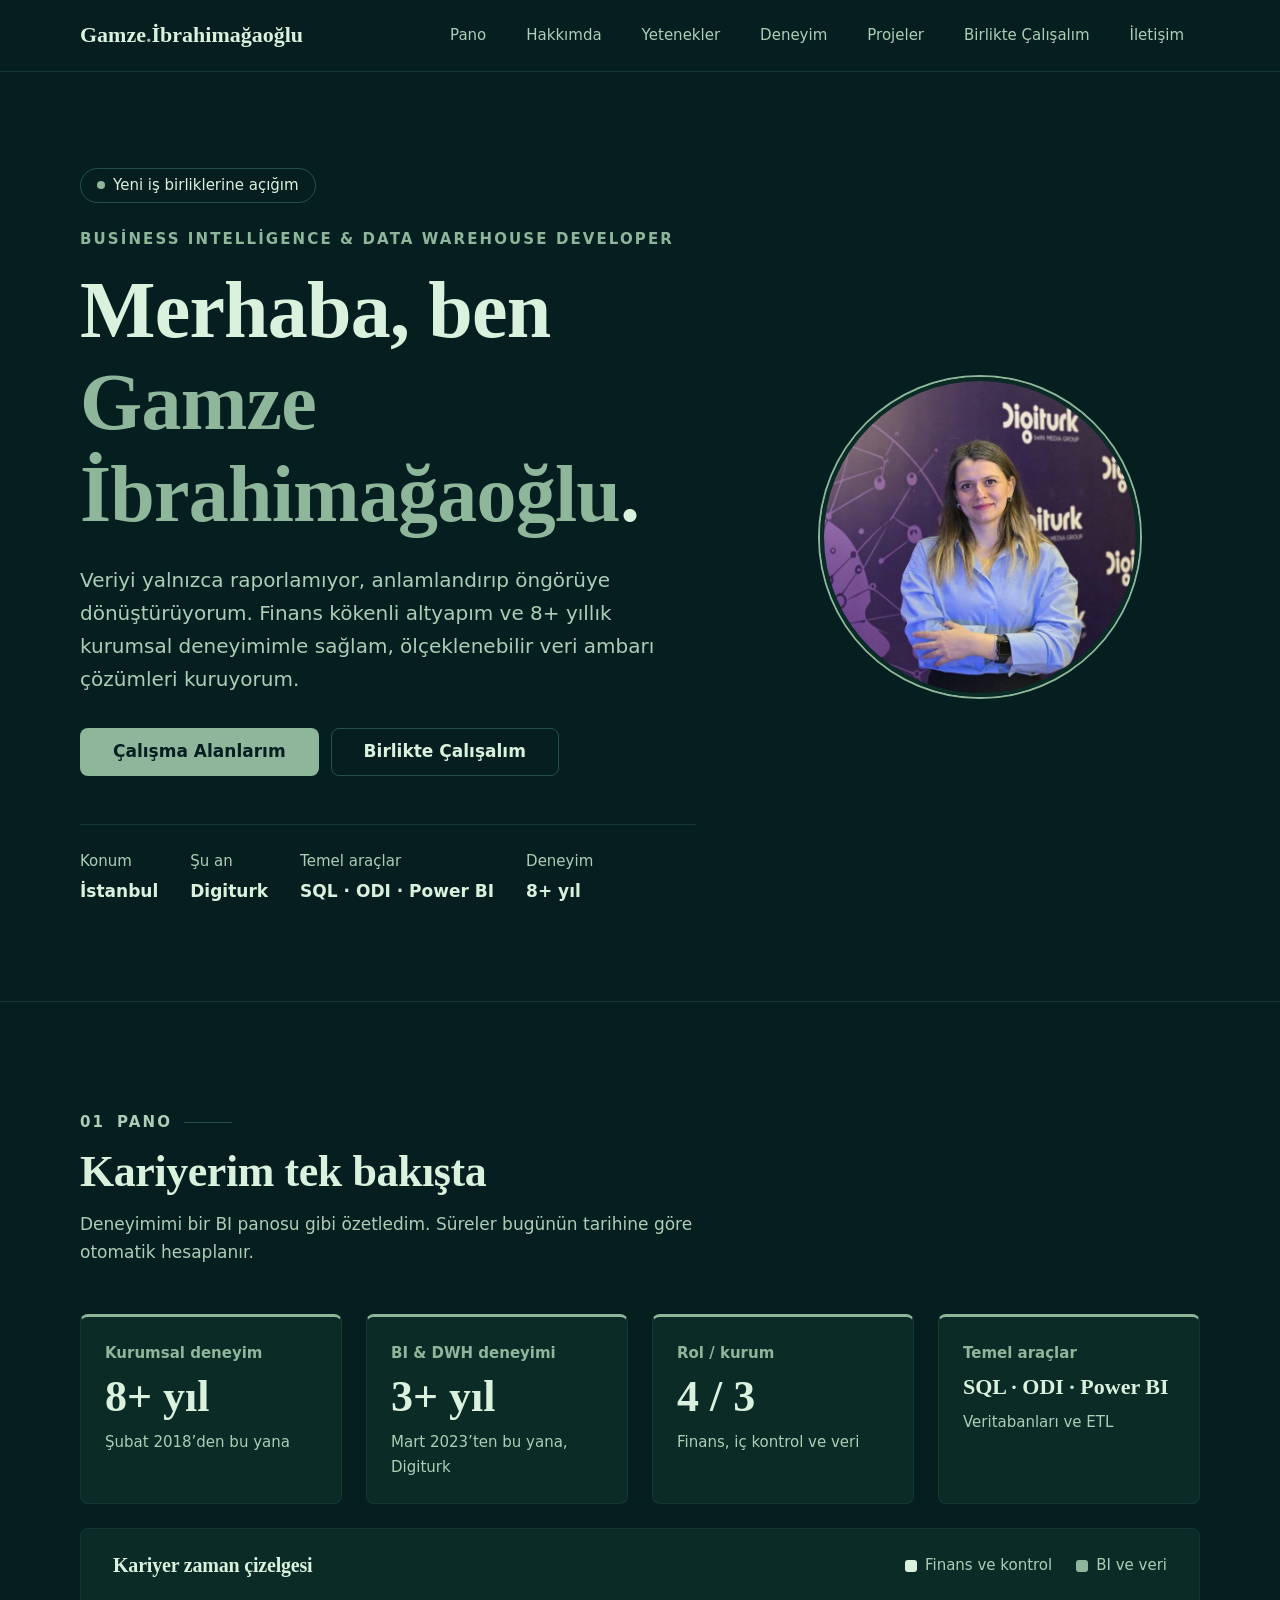
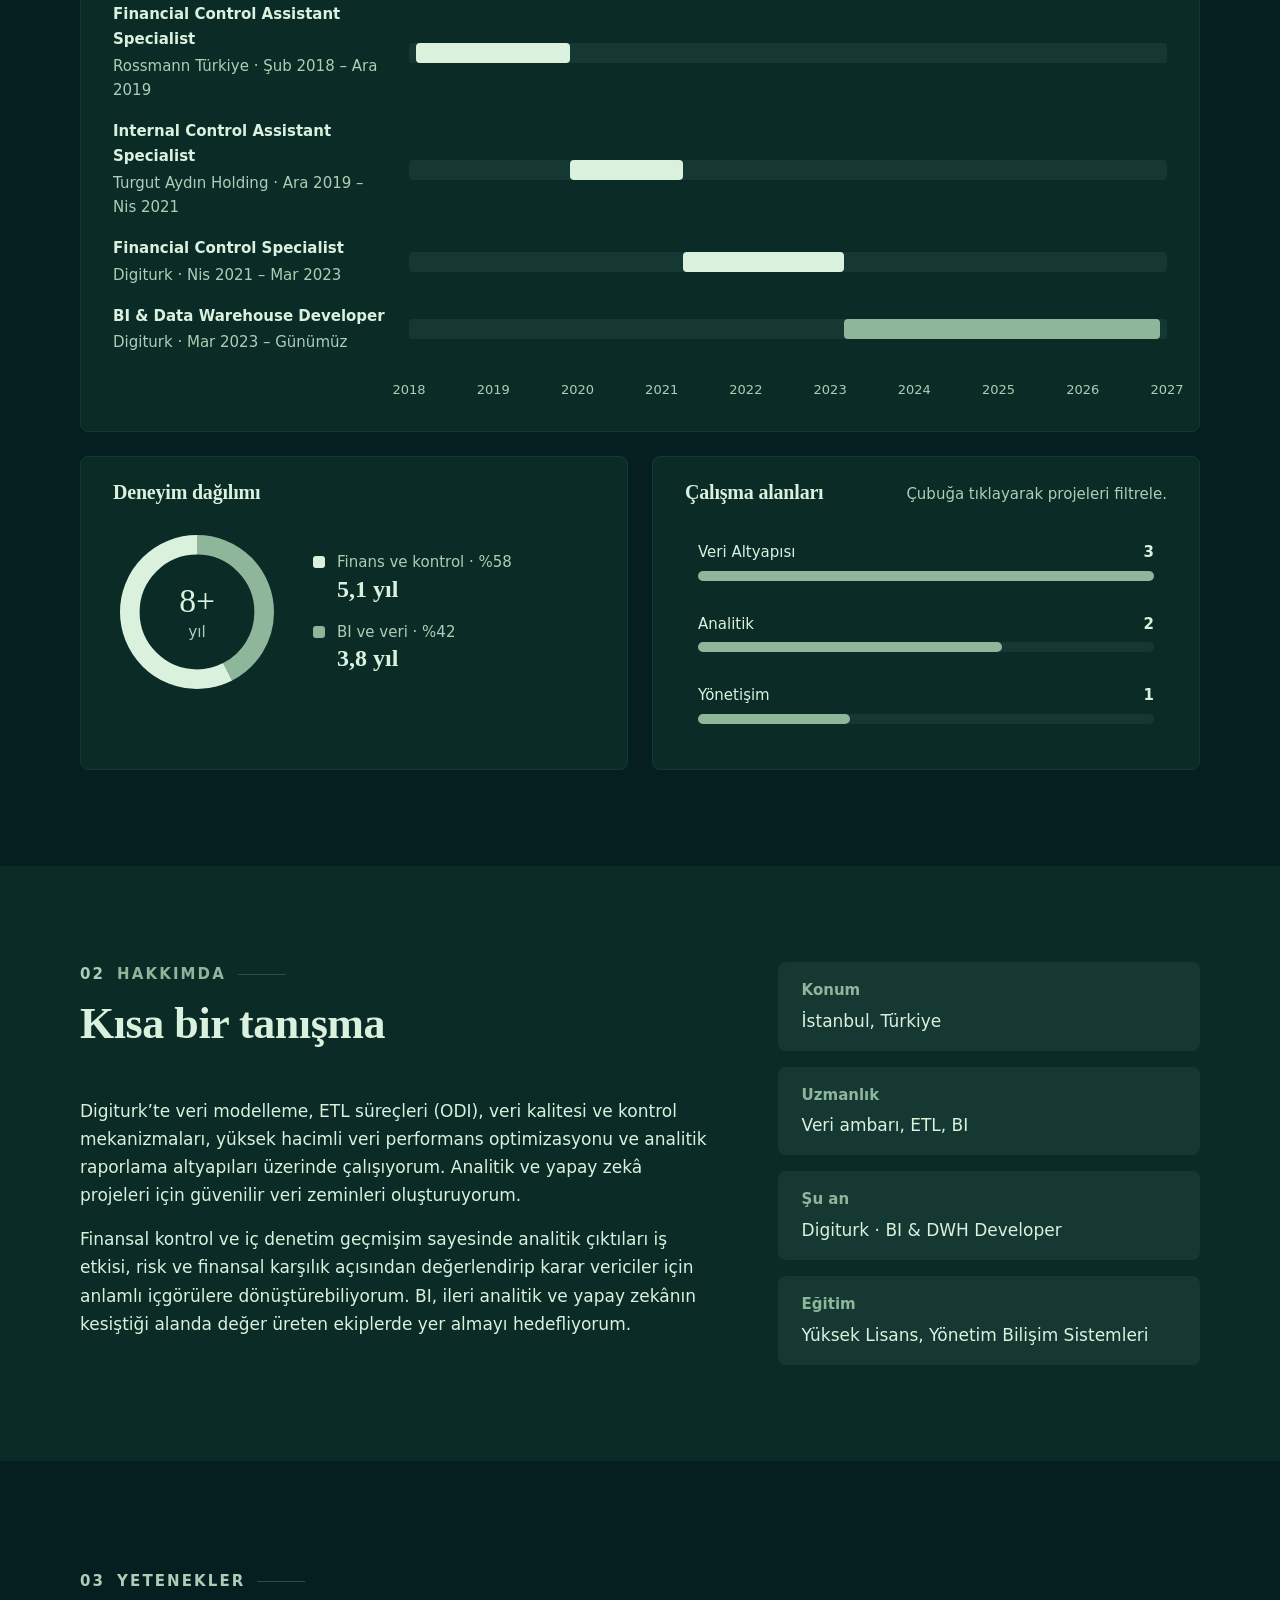
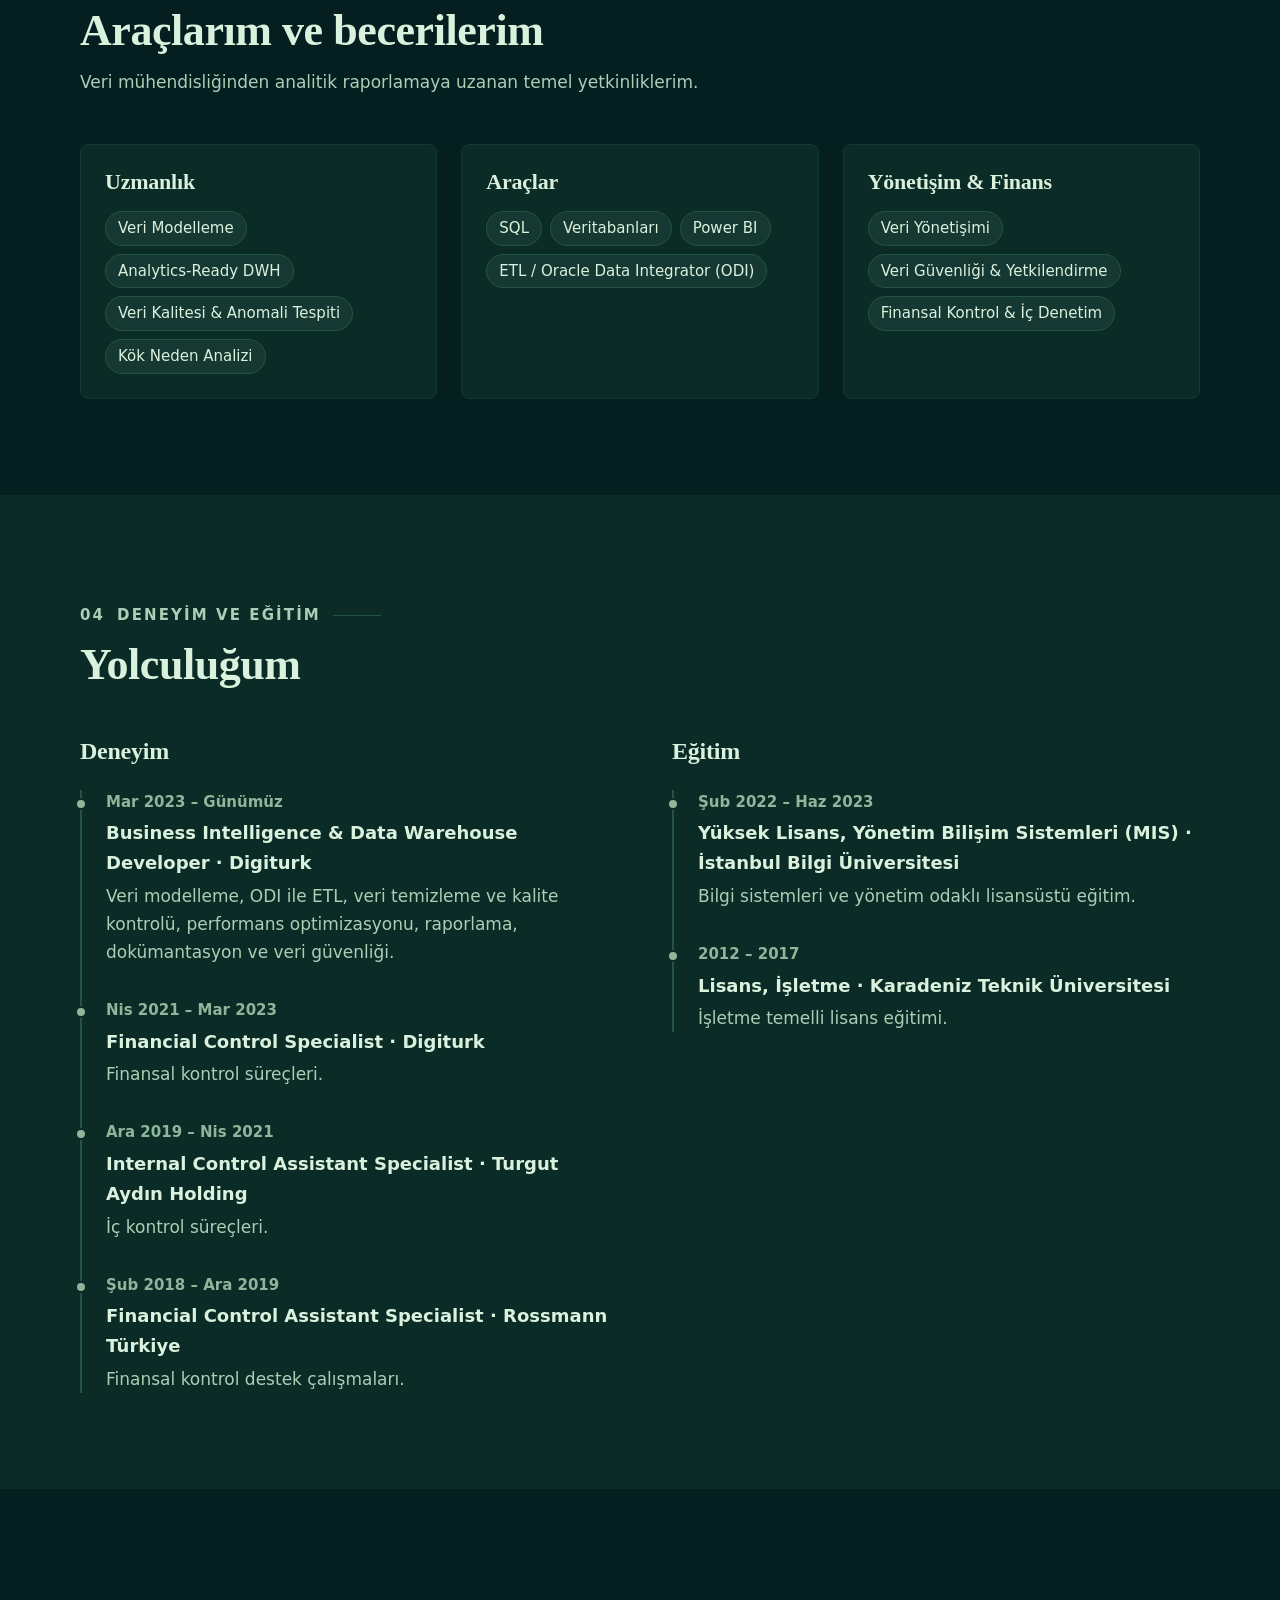
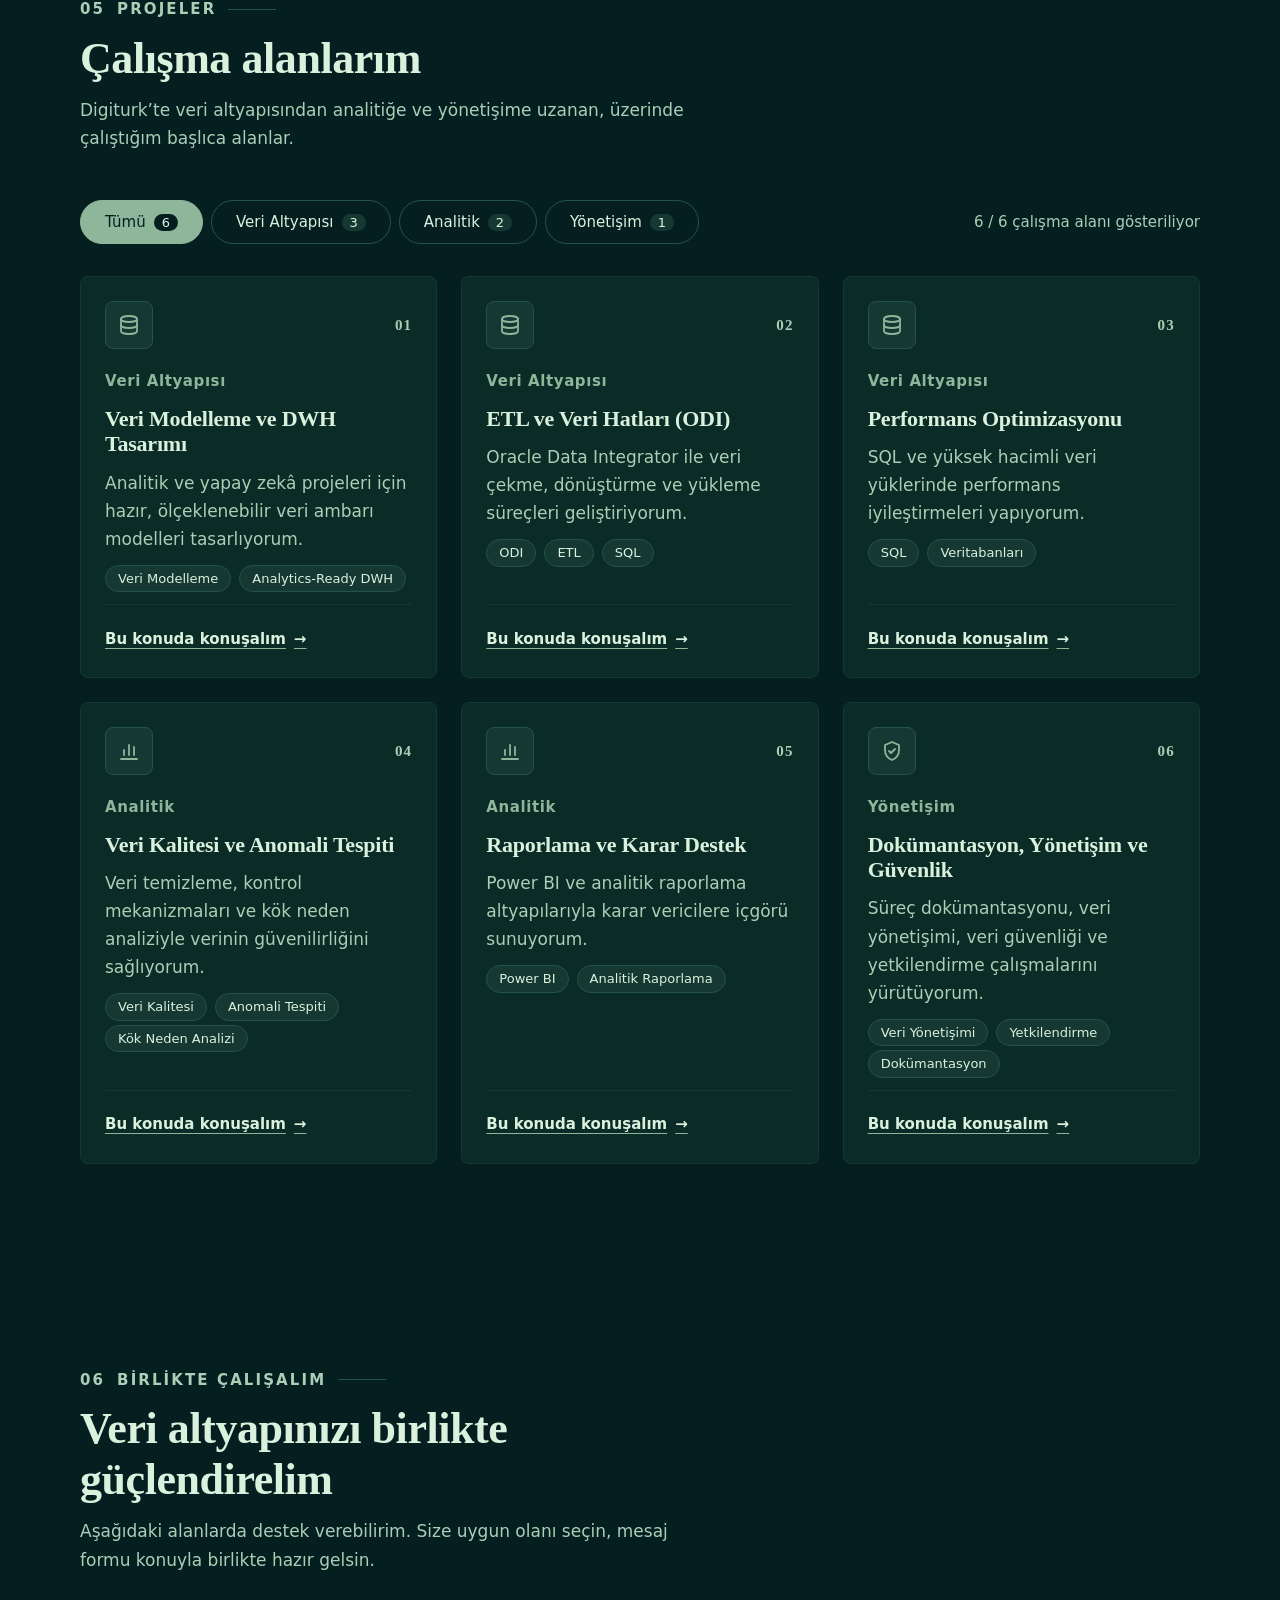
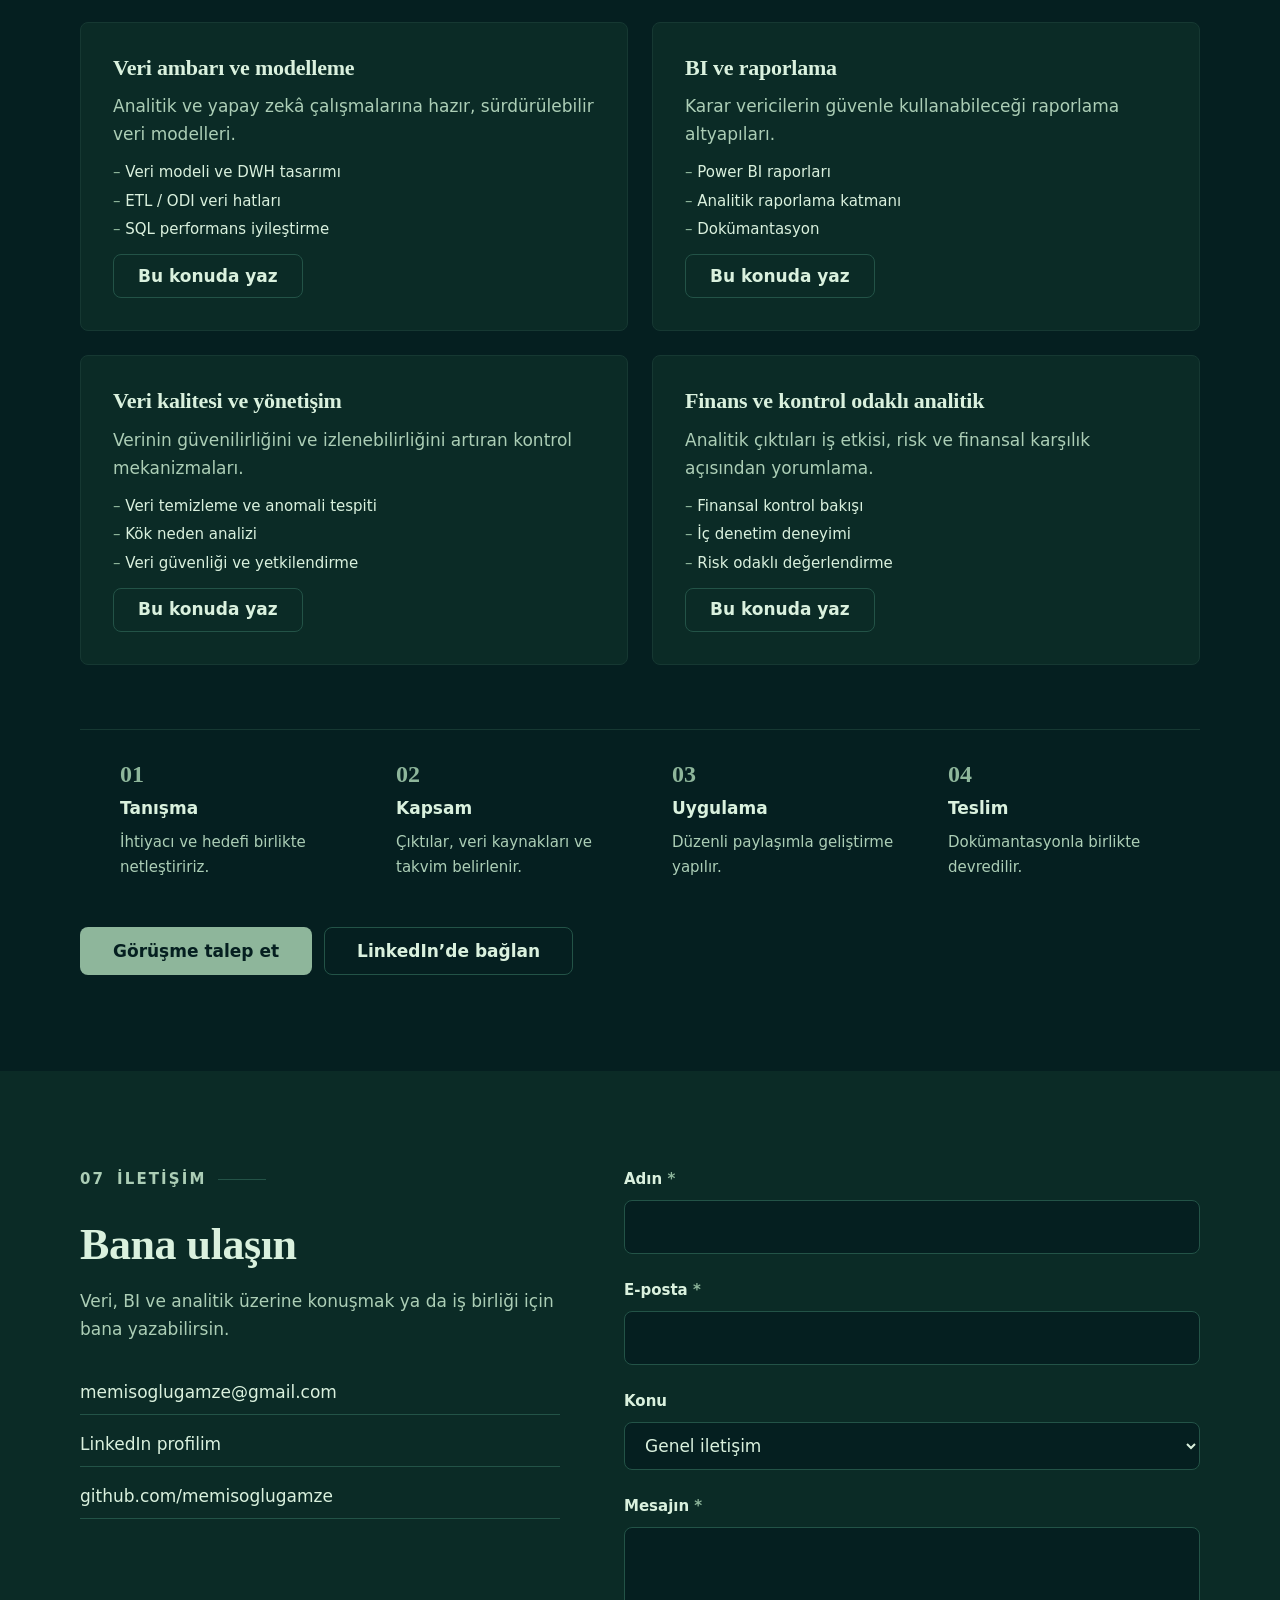
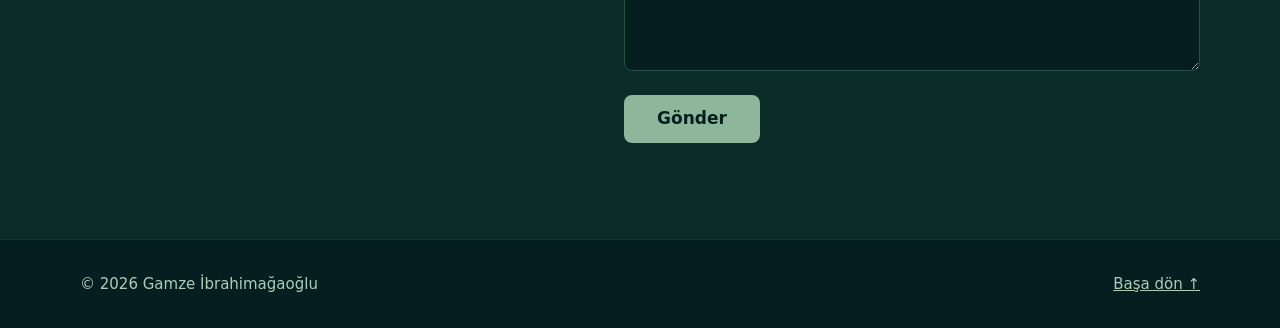
==== index.html @ 72e15b5e "Use round cropped profile photo in hero Co-authored-by: Copilot <223556219+Copilot@users.noreply.git" ====
<!DOCTYPE html>
<html lang="tr">
<head>
<meta charset="utf-8">
<meta name="viewport" content="width=device-width, initial-scale=1">
<meta name="theme-color" content="#051F20">
<link rel="stylesheet" href="colors.css">
<title>Gamze İbrahimağaoğlu — BI &amp; Data Warehouse Developer</title>
<meta name="description" content="Gamze İbrahimağaoğlu: Business Intelligence ve Data Warehouse Developer. Veri modelleme, ETL, veri kalitesi ve analitik raporlama.">
<meta property="og:type" content="website">
<meta property="og:locale" content="tr_TR">
<meta property="og:site_name" content="Gamze İbrahimağaoğlu">
<meta property="og:title" content="Gamze İbrahimağaoğlu — BI &amp; Data Warehouse Developer">
<meta property="og:description" content="Business Intelligence ve Data Warehouse Developer. Veri modelleme, ETL, veri kalitesi ve analitik raporlama.">
<meta name="twitter:card" content="summary">
<link rel="icon" href="data:image/svg+xml,%3Csvg xmlns='http://www.w3.org/2000/svg' viewBox='0 0 64 64'%3E%3Crect width='64' height='64' rx='14' fill='%23051F20'/%3E%3Ctext x='50%25' y='50%25' dy='.35em' text-anchor='middle' font-family='Georgia,serif' font-size='40' font-weight='700' fill='%238EB69B'%3EG%3C/text%3E%3C/svg%3E">
<style>
/* OD-LAYOUT-PRIMITIVES v1 */
@layer od-layout {
  [hidden]:not([hidden="until-found" i]) { display: none !important; }
  dialog:not([open]) { display: none !important; }
  .od-stack { display: flex; flex-direction: column; gap: var(--od-gap, 8px); }
  .od-row { display: flex; align-items: center; gap: var(--od-gap, 8px); }
  .od-cluster { display: flex; flex-wrap: wrap; align-items: center; gap: var(--od-gap, 8px); }
  .od-grid { display: grid; gap: var(--od-gap, 12px); grid-template-columns: repeat(var(--od-cols, 3), minmax(0, 1fr)); }
  .od-icon { display: inline-block; inline-size: var(--od-icon-size, 1em); block-size: var(--od-icon-size, 1em); flex: none; }
  .od-nowrap { white-space: nowrap; }
  .od-clamp-3 { display: -webkit-box; -webkit-box-orient: vertical; overflow: hidden; overflow-wrap: anywhere; -webkit-line-clamp: 3; }
}
:root [hidden]:where(:not([hidden="until-found" i])) { display: none; }
/* /OD-LAYOUT-PRIMITIVES v1 */

:root {
  --font-display: "Iowan Old Style", "Palatino Linotype", Palatino, Georgia, "Times New Roman", serif;
  --font-body: system-ui, -apple-system, "Segoe UI", "Helvetica Neue", sans-serif;
  --fs-body: 1.0625rem;
  --fs-small: 0.9375rem;
  --fs-h2: clamp(1.75rem, 1.2rem + 2vw, 2.75rem);
  --fs-h1: clamp(2.5rem, 1.5rem + 5vw, 5rem);
  --sp-1: 4px; --sp-2: 8px; --sp-3: 12px; --sp-4: 16px; --sp-5: 24px; --sp-6: 32px; --sp-7: 48px; --sp-8: 64px; --sp-9: 96px;
  --radius: 8px;
  --dur-fast: 200ms;
  --dur-mid: 300ms;
  --header-h: 72px;
}

*, *::before, *::after { box-sizing: border-box; }
html { scroll-behavior: smooth; scroll-padding-top: calc(var(--header-h) + var(--sp-4)); }
body { margin: 0; background: var(--c-950); color: var(--c-100); font: 400 var(--fs-body)/1.65 var(--font-body); -webkit-font-smoothing: antialiased; }
img, svg { max-width: 100%; }
a { color: inherit; }
h1, h2, h3 { font-family: var(--font-display); font-weight: 600; line-height: 1.15; margin: 0; letter-spacing: -0.01em; }
p { margin: 0; }
ul { margin: 0; padding: 0; list-style: none; }

:focus-visible { outline: 3px solid var(--c-400); outline-offset: 3px; border-radius: 4px; }
.skip { position: absolute; left: var(--sp-4); top: -80px; background: var(--c-100); color: var(--c-950); padding: var(--sp-3) var(--sp-4); border-radius: var(--radius); z-index: 100; text-decoration: none; font-weight: 600; }
.skip:focus { top: var(--sp-4); }

.wrap { width: min(1120px, 100% - 2 * var(--sp-5)); margin-inline: auto; }
section { padding-block: var(--sp-9); }
.eyebrow { color: var(--c-400); font-size: var(--fs-small); font-weight: 600; letter-spacing: 0.14em; text-transform: uppercase; margin-bottom: var(--sp-3); }
.sec-head { margin-bottom: var(--sp-7); max-width: 40rem; }
.sec-head h2 { font-size: var(--fs-h2); }
.sec-head p { color: var(--text-muted); margin-top: var(--sp-3); }

/* header */
header.site { position: fixed; inset: 0 0 auto 0; height: var(--header-h); z-index: 50; background: var(--c-950); border-bottom: 1px solid var(--c-800); }
header.site .wrap { height: 100%; display: flex; align-items: center; justify-content: space-between; gap: var(--sp-4); }
.logo { font-family: var(--font-display); font-size: 1.375rem; font-weight: 600; text-decoration: none; display: inline-flex; align-items: center; min-height: 44px; }
.logo b { color: var(--c-400); font-weight: 600; }
nav.main ul { display: flex; gap: var(--sp-2); }
nav.main a { display: inline-flex; align-items: center; min-height: 44px; padding-inline: var(--sp-4); border-radius: var(--radius); text-decoration: none; color: var(--text-muted); font-size: var(--fs-small); font-weight: 500; transition: background var(--dur-fast) ease-out, color var(--dur-fast) ease-out; }
nav.main a:hover { background: var(--c-800); color: var(--c-100); }
nav.main a[aria-current="true"] { background: var(--c-800); color: var(--c-100); box-shadow: inset 0 -2px 0 var(--c-400); }
.menu-btn { display: none; min-width: 44px; min-height: 44px; background: transparent; color: var(--c-100); border: 1px solid var(--c-700); border-radius: var(--radius); cursor: pointer; align-items: center; justify-content: center; }

/* buttons */
.btn { display: inline-flex; align-items: center; justify-content: center; gap: var(--sp-2); min-height: 48px; padding-inline: var(--sp-6); border-radius: var(--radius); font: 600 var(--fs-body)/1 var(--font-body); text-decoration: none; cursor: pointer; border: 1px solid transparent; transition: background var(--dur-fast) ease-out, transform var(--dur-fast) ease-out, border-color var(--dur-fast) ease-out; }
.btn-primary { background: var(--c-400); color: var(--c-950); }
.btn-primary:hover { background: var(--c-100); }
.btn-ghost { background: transparent; color: var(--c-100); border-color: var(--c-700); }
.btn-ghost:hover { border-color: var(--c-400); background: var(--c-800); }
.btn:active { transform: translateY(1px); }
.btn[disabled] { opacity: 0.6; cursor: progress; }

/* hero */
.hero { padding-top: calc(var(--header-h) + var(--sp-9)); background: var(--c-950); }
.hero-grid { display: grid; grid-template-columns: minmax(0, 1.4fr) minmax(0, 1fr); gap: var(--sp-8); align-items: center; }
.hero h1 { font-size: var(--fs-h1); margin-bottom: var(--sp-5); }
.hero h1 span { color: var(--c-400); }
.hero .lead { color: var(--text-muted); font-size: 1.25rem; max-width: 36rem; margin-bottom: var(--sp-6); }
.hero .actions { display: flex; flex-wrap: wrap; gap: var(--sp-3); }
.portrait { aspect-ratio: 4 / 5; width: 100%; max-width: 380px; margin-inline: auto; background: var(--c-900); border: 1px solid var(--c-700); border-radius: var(--radius); display: grid; place-items: center; text-align: center; padding: var(--sp-5); color: var(--c-400); }
.portrait svg { width: 96px; height: 96px; display: block; margin: 0 auto var(--sp-3); }
.portrait-img { display: block; width: min(320px, 72vw); height: auto; aspect-ratio: 1; object-fit: cover; margin-inline: auto; border-radius: 50%; border: 4px solid var(--c-900); box-shadow: 0 0 0 2px var(--c-400); }
.portrait small { display: block; color: var(--text-muted); font-size: var(--fs-small); }

/* dashboard */
.dashboard { border-top: 1px solid var(--c-800); }
.kpis { display: grid; grid-template-columns: repeat(4, minmax(0, 1fr)); gap: var(--sp-5); margin-bottom: var(--sp-5); }
.kpi { background: var(--c-900); border: 1px solid var(--c-800); border-radius: var(--radius); padding: var(--sp-5); display: grid; gap: var(--sp-2); align-content: start; border-top: 3px solid var(--c-400); }
.kpi-label { color: var(--c-400); font-size: var(--fs-small); font-weight: 600; }
.kpi-value { font: 600 clamp(2rem, 1.6rem + 1.5vw, 2.75rem)/1.1 var(--font-display); font-variant-numeric: tabular-nums; }
.kpi-value.is-text { font-size: 1.375rem; line-height: 1.3; }
.kpi-note { color: var(--text-muted); font-size: var(--fs-small); }
.dash-grid { display: grid; grid-template-columns: repeat(2, minmax(0, 1fr)); gap: var(--sp-5); }
.panel { background: var(--c-900); border: 1px solid var(--c-800); border-radius: var(--radius); padding: var(--sp-5) var(--sp-6) var(--sp-6); display: grid; gap: var(--sp-5); align-content: start; }
.panel-wide { grid-column: 1 / -1; }
.panel-head { display: flex; flex-wrap: wrap; align-items: baseline; justify-content: space-between; gap: var(--sp-2) var(--sp-5); }
.panel-head h3 { font-size: 1.25rem; }
.panel-head p { color: var(--text-muted); font-size: var(--fs-small); }
.legend { display: flex; flex-wrap: wrap; gap: var(--sp-2) var(--sp-5); font-size: var(--fs-small); color: var(--text-muted); }
.legend li { display: inline-flex; align-items: center; gap: var(--sp-2); }
.dot { width: 12px; height: 12px; border-radius: 3px; flex: none; }
.is-fin { background: var(--c-100); }
.is-bi { background: var(--c-400); }
.gantt { display: grid; gap: var(--sp-4); list-style: none; margin: 0; padding: 0; }
.g-row, .g-axis { display: grid; grid-template-columns: minmax(0, 17rem) minmax(0, 1fr); gap: var(--sp-5); align-items: center; }
.g-label { display: grid; gap: 2px; }
.g-label b { font-weight: 600; font-size: var(--fs-small); }
.g-label span { color: var(--text-muted); font-size: var(--fs-small); }
.g-track { position: relative; height: 20px; background: var(--c-800); border-radius: 4px; }
.g-bar { position: absolute; top: 0; bottom: 0; border-radius: 4px; transform: scaleX(0); transform-origin: left; transition: transform calc(var(--dur-mid) * 2) ease-out; transition-delay: calc(var(--i, 0) * 90ms); }
.g-ticks { position: relative; height: 1.5em; color: var(--text-muted); font-size: 0.8125rem; font-variant-numeric: tabular-nums; }
.g-ticks span { position: absolute; top: 0; transform: translateX(-50%); }
.donut-wrap { display: flex; flex-wrap: wrap; align-items: center; gap: var(--sp-6); }
.donut { width: 168px; height: 168px; flex: none; }
.donut circle { fill: none; stroke-width: 14; }
.donut .d-track { stroke: var(--c-800); }
.donut .d-fin { stroke: var(--c-100); }
.donut .d-bi { stroke: var(--c-400); }
.donut text { fill: var(--c-100); text-anchor: middle; font-family: var(--font-display); }
.donut .d-sub { fill: var(--text-muted); font-family: var(--font-body); }
.split { display: grid; gap: var(--sp-4); }
.split li { display: grid; grid-template-columns: auto 1fr; column-gap: var(--sp-3); align-items: center; }
.split strong { grid-column: 2; font: 600 1.5rem/1.2 var(--font-display); }
.split span:not(.dot) { color: var(--text-muted); font-size: var(--fs-small); }
.bars { display: grid; gap: var(--sp-2); }
.bar-btn { width: 100%; min-height: 44px; display: grid; grid-template-columns: minmax(0, 1fr) auto; gap: var(--sp-2) var(--sp-3); padding: var(--sp-3); background: transparent; color: var(--c-100); border: 1px solid transparent; border-radius: var(--radius); font: 500 var(--fs-small)/1.3 var(--font-body); text-align: left; cursor: pointer; transition: background var(--dur-fast) ease-out, border-color var(--dur-fast) ease-out; }
.bar-btn:hover { background: var(--c-800); border-color: var(--c-700); }
.bar-btn b { font-variant-numeric: tabular-nums; }
.bar-track { grid-column: 1 / -1; height: 10px; background: var(--c-800); border-radius: 999px; }
.bar-fill { display: block; height: 100%; background: var(--c-400); border-radius: 999px; transform: scaleX(0); transform-origin: left; transition: transform calc(var(--dur-mid) * 2) ease-out; transition-delay: calc(var(--i, 0) * 90ms); }
.panel.in .g-bar, .panel.in .bar-fill { transform: scaleX(1); }

/* about */
.about { background: var(--c-900); }
.about-grid { display: grid; grid-template-columns: minmax(0, 1.5fr) minmax(0, 1fr); gap: var(--sp-8); }
.about-text { display: grid; gap: var(--sp-4); color: var(--c-100); max-width: 40rem; }
.facts { display: grid; gap: var(--sp-4); align-content: start; }
.fact { background: var(--c-800); border-radius: var(--radius); padding: var(--sp-4) var(--sp-5); }
.fact dt { color: var(--c-400); font-size: var(--fs-small); font-weight: 600; margin-bottom: var(--sp-1); }
.fact dd { margin: 0; }
.facts { margin: 0; }

/* skills */
.skill-grid { display: grid; grid-template-columns: repeat(3, minmax(0, 1fr)); gap: var(--sp-5); }
.skill-group { background: var(--c-900); border: 1px solid var(--c-800); border-radius: var(--radius); padding: var(--sp-5); }
.skill-group h3 { font-size: 1.375rem; margin-bottom: var(--sp-4); }
.tags { display: flex; flex-wrap: wrap; gap: var(--sp-2); }
.tag { display: inline-block; padding: var(--sp-1) var(--sp-3); background: var(--c-800); color: var(--c-100); border: 1px solid var(--c-700); border-radius: 999px; font-size: var(--fs-small); }

/* timeline */
.experience { background: var(--c-900); }
.tl-grid { display: grid; grid-template-columns: repeat(2, minmax(0, 1fr)); gap: var(--sp-8); }
.tl h3 { font-size: 1.5rem; margin-bottom: var(--sp-5); }
.tl ol { list-style: none; margin: 0; padding: 0 0 0 var(--sp-5); border-left: 2px solid var(--c-700); display: grid; gap: var(--sp-6); }
.tl li { position: relative; }
.tl li::before { content: ""; position: absolute; left: calc(-1 * var(--sp-5) - 7px); top: 8px; width: 12px; height: 12px; border-radius: 50%; background: var(--c-400); border: 2px solid var(--c-900); }
.tl time { display: block; color: var(--c-400); font-size: var(--fs-small); font-weight: 600; }
.tl h4 { margin: var(--sp-1) 0; font-size: 1.125rem; font-weight: 600; }
.tl p { color: var(--text-muted); }

/* projects */
.proj-toolbar { display: flex; flex-wrap: wrap; align-items: center; justify-content: space-between; gap: var(--sp-3) var(--sp-5); margin-bottom: var(--sp-6); }
.filters { display: flex; flex-wrap: wrap; gap: var(--sp-2); }
.filter { display: inline-flex; align-items: center; gap: var(--sp-2); min-height: 44px; padding-inline: var(--sp-5); background: transparent; color: var(--c-100); border: 1px solid var(--c-700); border-radius: 999px; font: 500 var(--fs-small)/1 var(--font-body); cursor: pointer; transition: background var(--dur-fast) ease-out, border-color var(--dur-fast) ease-out; }
.filter:hover { border-color: var(--c-400); background: var(--c-800); }
.filter[aria-pressed="true"] { background: var(--c-400); color: var(--c-950); border-color: var(--c-400); }
.filter .count { min-width: 1.5em; padding: 2px var(--sp-2); border-radius: 999px; background: var(--c-800); color: var(--c-100); font-size: 0.8125rem; font-variant-numeric: tabular-nums; text-align: center; }
.filter[aria-pressed="true"] .count { background: var(--c-950); }
.proj-count { color: var(--text-muted); font-size: var(--fs-small); }
.proj-grid { display: grid; grid-template-columns: repeat(3, minmax(0, 1fr)); gap: var(--sp-5); }
.card { background: var(--c-900); border: 1px solid var(--c-800); border-radius: var(--radius); padding: var(--sp-5) var(--sp-5) var(--sp-4); display: flex; flex-direction: column; gap: var(--sp-3); transition: border-color var(--dur-fast) ease-out, transform var(--dur-fast) ease-out; }
.card:hover { border-color: var(--c-400); transform: translateY(-2px); }
.card-top { display: flex; align-items: center; justify-content: space-between; margin-bottom: var(--sp-2); }
.proj-icon { width: 48px; height: 48px; display: grid; place-items: center; background: var(--c-800); color: var(--c-400); border: 1px solid var(--c-700); border-radius: var(--radius); }
.proj-icon svg { width: 24px; height: 24px; }
.proj-num { color: var(--text-muted); font: 600 var(--fs-small)/1 var(--font-display); font-variant-numeric: tabular-nums; letter-spacing: 0.08em; }
.card h3 { font-size: 1.375rem; }
.card p { color: var(--text-muted); }
.card .cat { color: var(--c-400); font-size: var(--fs-small); font-weight: 600; letter-spacing: 0.04em; }
.card .tags { gap: var(--sp-1) var(--sp-2); }
.card .tag { font-size: 0.8125rem; padding: 2px var(--sp-3); }
.card-foot { margin-top: auto; padding-top: var(--sp-3); border-top: 1px solid var(--c-800); }
.card-cta { display: inline-flex; align-items: center; gap: var(--sp-2); min-height: 44px; padding: 0; background: none; border: 0; color: var(--c-100); font: 600 var(--fs-small)/1 var(--font-body); cursor: pointer; text-decoration: underline; text-underline-offset: 4px; text-decoration-color: var(--c-400); }
.card-cta:hover { color: var(--c-400); }
.card-cta span { transition: transform var(--dur-fast) ease-out; }
.card-cta:hover span { transform: translateX(3px); }
.empty { color: var(--text-muted); padding: var(--sp-6); border: 1px dashed var(--c-700); border-radius: var(--radius); }

/* professional polish */
main { counter-reset: sec; }
section[id]:not(.hero) .eyebrow { display: flex; align-items: center; gap: var(--sp-3); }
section[id]:not(.hero) .eyebrow::before { counter-increment: sec; content: "0" counter(sec); color: var(--text-muted); font-variant-numeric: tabular-nums; }
section[id]:not(.hero) .eyebrow::after { content: ""; width: var(--sp-7); height: 1px; background: var(--c-700); }
.hero-meta { display: flex; flex-wrap: wrap; gap: var(--sp-3) var(--sp-6); margin-top: var(--sp-7); padding-top: var(--sp-5); border-top: 1px solid var(--c-800); }
.hero-meta div { display: grid; gap: var(--sp-1); }
.hero-meta dt { color: var(--text-muted); font-size: var(--fs-small); }
.hero-meta dd { margin: 0; font-weight: 600; }
.hero-meta { margin-block-end: 0; }
.status-pill { display: inline-flex; align-items: center; gap: var(--sp-2); padding: var(--sp-1) var(--sp-4); border: 1px solid var(--c-700); border-radius: 999px; color: var(--c-100); font-size: var(--fs-small); margin-bottom: var(--sp-5); }
.status-pill::before { content: ""; width: 8px; height: 8px; border-radius: 50%; background: var(--c-400); }
.nav-cta { background: var(--c-400) !important; color: var(--c-950) !important; font-weight: 600 !important; }
.nav-cta:hover { background: var(--c-100) !important; }

/* collaborate */
.collab-grid { display: grid; grid-template-columns: repeat(2, minmax(0, 1fr)); gap: var(--sp-5); }
.collab-card { background: var(--c-900); border: 1px solid var(--c-800); border-radius: var(--radius); padding: var(--sp-6); display: flex; flex-direction: column; gap: var(--sp-3); transition: border-color var(--dur-fast) ease-out; }
.collab-card:hover { border-color: var(--c-400); }
.collab-card h3 { font-size: 1.375rem; }
.collab-card p { color: var(--text-muted); }
.collab-card ul { display: grid; gap: var(--sp-1); color: var(--c-100); font-size: var(--fs-small); }
.collab-card li::before { content: "– "; color: var(--c-400); }
.collab-card .btn { margin-top: auto; align-self: flex-start; min-height: 44px; padding-inline: var(--sp-5); }
.steps { counter-reset: step; display: grid; grid-template-columns: repeat(4, minmax(0, 1fr)); gap: var(--sp-5); margin-top: var(--sp-8); padding-top: var(--sp-6); border-top: 1px solid var(--c-800); }
.steps li { counter-increment: step; display: grid; gap: var(--sp-2); align-content: start; }
.steps li::before { content: "0" counter(step); color: var(--c-400); font: 600 1.5rem/1 var(--font-display); }
.steps b { font-weight: 600; }
.steps span { color: var(--text-muted); font-size: var(--fs-small); }
.collab-cta { margin-top: var(--sp-7); display: flex; flex-wrap: wrap; gap: var(--sp-3); align-items: center; }
.collab-cta p { color: var(--text-muted); flex-basis: 100%; }
select { width: 100%; background: var(--c-950); color: var(--c-100); border: 1px solid var(--c-700); border-radius: var(--radius); padding: var(--sp-3) var(--sp-4); font: inherit; min-height: 48px; }
select:hover { border-color: var(--c-400); }

/* contact */
.contact { background: var(--c-900); }
.contact-grid { display: grid; grid-template-columns: minmax(0, 1fr) minmax(0, 1.2fr); gap: var(--sp-8); }
.contact-info { display: grid; gap: var(--sp-4); align-content: start; }
.contact-info p { color: var(--text-muted); }
.social { display: grid; gap: var(--sp-2); margin-top: var(--sp-3); }
.social a { display: flex; align-items: center; min-height: 44px; gap: var(--sp-3); text-decoration: none; color: var(--c-100); border-bottom: 1px solid var(--c-700); }
.social a:hover { color: var(--c-400); }
form { display: grid; gap: var(--sp-5); }
.field { display: grid; gap: var(--sp-2); }
label { font-weight: 600; font-size: var(--fs-small); }
label .req { color: var(--c-400); }
input, textarea { width: 100%; background: var(--c-950); color: var(--c-100); border: 1px solid var(--c-700); border-radius: var(--radius); padding: var(--sp-3) var(--sp-4); font: inherit; min-height: 48px; transition: border-color var(--dur-fast) ease-out; }
textarea { min-height: 144px; resize: vertical; }
input:hover, textarea:hover { border-color: var(--c-400); }
input[aria-invalid="true"], textarea[aria-invalid="true"] { border-color: var(--danger); }
.err { color: var(--danger); font-size: var(--fs-small); }
.err::before { content: "Hata: "; font-weight: 700; }
.status { padding: var(--sp-4); border-radius: var(--radius); background: var(--c-800); border: 1px solid var(--c-400); }
.status.is-error { border-color: var(--danger); }

footer.site { padding-block: var(--sp-6); border-top: 1px solid var(--c-800); color: var(--text-muted); font-size: var(--fs-small); }
footer.site .wrap { display: flex; flex-wrap: wrap; justify-content: space-between; gap: var(--sp-3); }

/* entrance: only transform/opacity */
.reveal { opacity: 0; transform: translateY(16px); transition: opacity var(--dur-mid) ease-out, transform var(--dur-mid) ease-out; }
.reveal.in { opacity: 1; transform: none; }
.no-js .reveal { opacity: 1; transform: none; }

@media (max-width: 1023px) {
  .skill-grid, .proj-grid, .kpis { grid-template-columns: repeat(2, minmax(0, 1fr)); }
  .steps { grid-template-columns: repeat(2, minmax(0, 1fr)); }
  .dash-grid { grid-template-columns: minmax(0, 1fr); }
  .hero-grid, .about-grid, .tl-grid, .contact-grid { grid-template-columns: minmax(0, 1fr); gap: var(--sp-7); }
  section { padding-block: var(--sp-8); }
}
@media (max-width: 767px) {
  .menu-btn { display: inline-flex; }
  nav.main { position: absolute; top: var(--header-h); left: 0; right: 0; background: var(--c-950); border-bottom: 1px solid var(--c-800); padding: var(--sp-3) var(--sp-5) var(--sp-5); }
  nav.main ul { flex-direction: column; }
  nav.main a { width: 100%; }
  .skill-grid, .proj-grid, .collab-grid, .steps, .kpis { grid-template-columns: minmax(0, 1fr); }
  .panel { padding: var(--sp-5); }
  .g-row, .g-axis { grid-template-columns: minmax(0, 1fr); gap: var(--sp-2); }
  .g-axis > span:first-child { display: none; }
  .g-ticks span:nth-child(even) { display: none; }
  .hero { padding-top: calc(var(--header-h) + var(--sp-7)); }
  .btn { width: 100%; }
}
@media (prefers-reduced-motion: reduce) {
  html { scroll-behavior: auto; }
  *, *::before, *::after { transition-duration: 0.01ms !important; animation-duration: 0.01ms !important; }
  .reveal { opacity: 1; transform: none; }
}
</style>
</head>
<body class="no-js">
<a class="skip" href="#main">İçeriğe geç</a>

<header class="site">
  <div class="wrap">
    <a class="logo" href="#top" aria-label="Ana sayfa">Gamze<b>.</b>İbrahimağaoğlu</a>
    <button class="menu-btn" id="menuBtn" type="button" aria-expanded="false" aria-controls="nav" aria-label="Menüyü aç">
      <svg class="od-icon" style="--od-icon-size:24px" viewBox="0 0 24 24" fill="none" stroke="currentColor" stroke-width="2" stroke-linecap="round" aria-hidden="true"><path d="M4 7h16M4 12h16M4 17h16"/></svg>
    </button>
    <nav class="main" id="nav" aria-label="Ana gezinme">
      <ul>
        <li><a href="#dashboard">Pano</a></li>
        <li><a href="#about">Hakkımda</a></li>
        <li><a href="#skills">Yetenekler</a></li>
        <li><a href="#experience">Deneyim</a></li>
        <li><a href="#projects">Projeler</a></li>
        <li><a href="#collaborate">Birlikte Çalışalım</a></li>
        <li><a href="#contact">İletişim</a></li>
      </ul>
    </nav>
  </div>
</header>

<main id="main">
  <section class="hero" id="top">
    <div class="wrap hero-grid">
      <div>
        <p class="status-pill">Yeni iş birliklerine açığım</p>
        <p class="eyebrow">Business Intelligence &amp; Data Warehouse Developer</p>
        <h1>Merhaba, ben <span>Gamze İbrahimağaoğlu</span>.</h1>
        <p class="lead">Veriyi yalnızca raporlamıyor, anlamlandırıp öngörüye dönüştürüyorum. Finans kökenli altyapım ve 8+ yıllık kurumsal deneyimimle sağlam, ölçeklenebilir veri ambarı çözümleri kuruyorum.</p>
        <div class="actions">
          <a class="btn btn-primary" href="#projects">Çalışma Alanlarım</a>
          <a class="btn btn-ghost" href="#collaborate">Birlikte Çalışalım</a>
        </div>
        <dl class="hero-meta">
          <div><dt>Konum</dt><dd>İstanbul</dd></div>
          <div><dt>Şu an</dt><dd>Digiturk</dd></div>
          <div><dt>Temel araçlar</dt><dd>SQL · ODI · Power BI</dd></div>
          <div><dt>Deneyim</dt><dd>8+ yıl</dd></div>
        </dl>
      </div>
      <img class="portrait-img" src="profile.jpeg" width="700" height="700" alt="Gamze İbrahimağaoğlu'nun profil fotoğrafı">
    </div>
  </section>

  <section class="dashboard" id="dashboard">
    <div class="wrap">
      <div class="sec-head reveal">
        <p class="eyebrow">Pano</p>
        <h2>Kariyerim tek bakışta</h2>
        <p>Deneyimimi bir BI panosu gibi özetledim. Süreler bugünün tarihine göre otomatik hesaplanır.</p>
      </div>
      <ul class="kpis">
        <li class="kpi reveal"><span class="kpi-label">Kurumsal deneyim</span><strong class="kpi-value" id="kpiTotal">8+ yıl</strong><span class="kpi-note">Şubat 2018’den bu yana</span></li>
        <li class="kpi reveal"><span class="kpi-label">BI &amp; DWH deneyimi</span><strong class="kpi-value" id="kpiBi">3+ yıl</strong><span class="kpi-note">Mart 2023’ten bu yana, Digiturk</span></li>
        <li class="kpi reveal"><span class="kpi-label">Rol / kurum</span><strong class="kpi-value" id="kpiRoles">4 / 3</strong><span class="kpi-note">Finans, iç kontrol ve veri</span></li>
        <li class="kpi reveal"><span class="kpi-label">Temel araçlar</span><strong class="kpi-value is-text">SQL · ODI · Power BI</strong><span class="kpi-note">Veritabanları ve ETL</span></li>
      </ul>
      <div class="dash-grid">
        <article class="panel panel-wide reveal">
          <div class="panel-head">
            <h3>Kariyer zaman çizelgesi</h3>
            <ul class="legend">
              <li><span class="dot is-fin" aria-hidden="true"></span>Finans ve kontrol</li>
              <li><span class="dot is-bi" aria-hidden="true"></span>BI ve veri</li>
            </ul>
          </div>
          <ol class="gantt" id="gantt"></ol>
          <div class="g-axis" aria-hidden="true"><span></span><div class="g-ticks" id="ganttTicks"></div></div>
        </article>
        <article class="panel reveal">
          <div class="panel-head"><h3>Deneyim dağılımı</h3></div>
          <div class="donut-wrap">
            <svg class="donut" viewBox="0 0 120 120" aria-hidden="true">
              <circle class="d-track" cx="60" cy="60" r="48"/>
              <circle class="d-bi" id="donutBi" cx="60" cy="60" r="48" pathLength="100" transform="rotate(-90 60 60)"/>
              <circle class="d-fin" id="donutFin" cx="60" cy="60" r="48" pathLength="100" transform="rotate(-90 60 60)"/>
              <text x="60" y="60" font-size="24" id="donutTotal">8+</text>
              <text class="d-sub" x="60" y="78" font-size="11">yıl</text>
            </svg>
            <ul class="split" id="donutLegend"></ul>
          </div>
        </article>
        <article class="panel reveal">
          <div class="panel-head">
            <h3>Çalışma alanları</h3>
            <p>Çubuğa tıklayarak projeleri filtrele.</p>
          </div>
          <ul class="bars" id="catBars"></ul>
        </article>
      </div>
    </div>
  </section>

  <section class="about" id="about">
    <div class="wrap about-grid">
      <div class="reveal">
        <p class="eyebrow">Hakkımda</p>
        <div class="sec-head"><h2>Kısa bir tanışma</h2></div>
        <div class="about-text">
          <p>Digiturk’te veri modelleme, ETL süreçleri (ODI), veri kalitesi ve kontrol mekanizmaları, yüksek hacimli veri performans optimizasyonu ve analitik raporlama altyapıları üzerinde çalışıyorum. Analitik ve yapay zekâ projeleri için güvenilir veri zeminleri oluşturuyorum.</p>
          <p>Finansal kontrol ve iç denetim geçmişim sayesinde analitik çıktıları iş etkisi, risk ve finansal karşılık açısından değerlendirip karar vericiler için anlamlı içgörülere dönüştürebiliyorum. BI, ileri analitik ve yapay zekânın kesiştiği alanda değer üreten ekiplerde yer almayı hedefliyorum.</p>
        </div>
      </div>
      <dl class="facts reveal">
        <div class="fact"><dt>Konum</dt><dd>İstanbul, Türkiye</dd></div>
        <div class="fact"><dt>Uzmanlık</dt><dd>Veri ambarı, ETL, BI</dd></div>
        <div class="fact"><dt>Şu an</dt><dd>Digiturk · BI &amp; DWH Developer</dd></div>
        <div class="fact"><dt>Eğitim</dt><dd>Yüksek Lisans, Yönetim Bilişim Sistemleri</dd></div>
      </dl>
    </div>
  </section>

  <section id="skills">
    <div class="wrap">
      <div class="sec-head reveal">
        <p class="eyebrow">Yetenekler</p>
        <h2>Araçlarım ve becerilerim</h2>
        <p>Veri mühendisliğinden analitik raporlamaya uzanan temel yetkinliklerim.</p>
      </div>
      <div class="skill-grid">
        <article class="skill-group reveal">
          <h3>Uzmanlık</h3>
          <ul class="tags"><li class="tag">Veri Modelleme</li><li class="tag">Analytics-Ready DWH</li><li class="tag">Veri Kalitesi &amp; Anomali Tespiti</li><li class="tag">Kök Neden Analizi</li></ul>
        </article>
        <article class="skill-group reveal">
          <h3>Araçlar</h3>
          <ul class="tags"><li class="tag">SQL</li><li class="tag">Veritabanları</li><li class="tag">Power BI</li><li class="tag">ETL / Oracle Data Integrator (ODI)</li></ul>
        </article>
        <article class="skill-group reveal">
          <h3>Yönetişim &amp; Finans</h3>
          <ul class="tags"><li class="tag">Veri Yönetişimi</li><li class="tag">Veri Güvenliği &amp; Yetkilendirme</li><li class="tag">Finansal Kontrol &amp; İç Denetim</li></ul>
        </article>
      </div>
    </div>
  </section>

  <section class="experience" id="experience">
    <div class="wrap">
      <div class="sec-head reveal">
        <p class="eyebrow">Deneyim ve eğitim</p>
        <h2>Yolculuğum</h2>
      </div>
      <div class="tl-grid">
        <div class="tl reveal">
          <h3>Deneyim</h3>
          <ol>
            <li><time>Mar 2023 – Günümüz</time><h4>Business Intelligence &amp; Data Warehouse Developer · Digiturk</h4><p>Veri modelleme, ODI ile ETL, veri temizleme ve kalite kontrolü, performans optimizasyonu, raporlama, dokümantasyon ve veri güvenliği.</p></li>
            <li><time>Nis 2021 – Mar 2023</time><h4>Financial Control Specialist · Digiturk</h4><p>Finansal kontrol süreçleri.</p></li>
            <li><time>Ara 2019 – Nis 2021</time><h4>Internal Control Assistant Specialist · Turgut Aydın Holding</h4><p>İç kontrol süreçleri.</p></li>
            <li><time>Şub 2018 – Ara 2019</time><h4>Financial Control Assistant Specialist · Rossmann Türkiye</h4><p>Finansal kontrol destek çalışmaları.</p></li>
          </ol>
        </div>
        <div class="tl reveal">
          <h3>Eğitim</h3>
          <ol>
            <li><time>Şub 2022 – Haz 2023</time><h4>Yüksek Lisans, Yönetim Bilişim Sistemleri (MIS) · İstanbul Bilgi Üniversitesi</h4><p>Bilgi sistemleri ve yönetim odaklı lisansüstü eğitim.</p></li>
            <li><time>2012 – 2017</time><h4>Lisans, İşletme · Karadeniz Teknik Üniversitesi</h4><p>İşletme temelli lisans eğitimi.</p></li>
          </ol>
        </div>
      </div>
    </div>
  </section>

  <section id="projects">
    <div class="wrap">
      <div class="sec-head reveal">
        <p class="eyebrow">Projeler</p>
        <h2>Çalışma alanlarım</h2>
        <p>Digiturk’te veri altyapısından analitiğe ve yönetişime uzanan, üzerinde çalıştığım başlıca alanlar.</p>
      </div>
      <div class="proj-toolbar">
        <div class="filters" role="group" aria-label="Çalışma alanı kategorisi">
          <button class="filter" type="button" data-filter="all" aria-pressed="true">Tümü</button>
          <button class="filter" type="button" data-filter="veri" aria-pressed="false">Veri Altyapısı</button>
          <button class="filter" type="button" data-filter="analitik" aria-pressed="false">Analitik</button>
          <button class="filter" type="button" data-filter="yonetisim" aria-pressed="false">Yönetişim</button>
        </div>
        <p class="proj-count" id="projCount" aria-live="polite"></p>
      </div>
      <ul class="proj-grid" id="projGrid"></ul>
      <p class="empty" id="projEmpty" hidden>Bu kategoride çalışma alanı yok. Başka bir kategori seçebilirsin.</p>
    </div>
  </section>

  <section id="collaborate">
    <div class="wrap">
      <div class="sec-head reveal">
        <p class="eyebrow">Birlikte çalışalım</p>
        <h2>Veri altyapınızı birlikte güçlendirelim</h2>
        <p>Aşağıdaki alanlarda destek verebilirim. Size uygun olanı seçin, mesaj formu konuyla birlikte hazır gelsin.</p>
      </div>
      <div class="collab-grid">
        <article class="collab-card reveal">
          <h3>Veri ambarı ve modelleme</h3>
          <p>Analitik ve yapay zekâ çalışmalarına hazır, sürdürülebilir veri modelleri.</p>
          <ul><li>Veri modeli ve DWH tasarımı</li><li>ETL / ODI veri hatları</li><li>SQL performans iyileştirme</li></ul>
          <button class="btn btn-ghost" type="button" data-topic="Veri ambarı ve modelleme">Bu konuda yaz</button>
        </article>
        <article class="collab-card reveal">
          <h3>BI ve raporlama</h3>
          <p>Karar vericilerin güvenle kullanabileceği raporlama altyapıları.</p>
          <ul><li>Power BI raporları</li><li>Analitik raporlama katmanı</li><li>Dokümantasyon</li></ul>
          <button class="btn btn-ghost" type="button" data-topic="BI ve raporlama">Bu konuda yaz</button>
        </article>
        <article class="collab-card reveal">
          <h3>Veri kalitesi ve yönetişim</h3>
          <p>Verinin güvenilirliğini ve izlenebilirliğini artıran kontrol mekanizmaları.</p>
          <ul><li>Veri temizleme ve anomali tespiti</li><li>Kök neden analizi</li><li>Veri güvenliği ve yetkilendirme</li></ul>
          <button class="btn btn-ghost" type="button" data-topic="Veri kalitesi ve yönetişim">Bu konuda yaz</button>
        </article>
        <article class="collab-card reveal">
          <h3>Finans ve kontrol odaklı analitik</h3>
          <p>Analitik çıktıları iş etkisi, risk ve finansal karşılık açısından yorumlama.</p>
          <ul><li>Finansal kontrol bakışı</li><li>İç denetim deneyimi</li><li>Risk odaklı değerlendirme</li></ul>
          <button class="btn btn-ghost" type="button" data-topic="Finans ve kontrol odaklı analitik">Bu konuda yaz</button>
        </article>
      </div>
      <ol class="steps reveal" aria-label="Çalışma süreci">
        <li><b>Tanışma</b><span>İhtiyacı ve hedefi birlikte netleştiririz.</span></li>
        <li><b>Kapsam</b><span>Çıktılar, veri kaynakları ve takvim belirlenir.</span></li>
        <li><b>Uygulama</b><span>Düzenli paylaşımla geliştirme yapılır.</span></li>
        <li><b>Teslim</b><span>Dokümantasyonla birlikte devredilir.</span></li>
      </ol>
      <div class="collab-cta reveal">
        <a class="btn btn-primary" href="#contact" data-topic="">Görüşme talep et</a>
        <a class="btn btn-ghost" href="https://www.linkedin.com/in/gamze-ibrahimağaoğlu-794b13b6" target="_blank" rel="noopener noreferrer">LinkedIn’de bağlan</a>
      </div>
    </div>
  </section>

  <section class="contact" id="contact">
    <div class="wrap contact-grid">
      <div class="contact-info reveal">
        <p class="eyebrow">İletişim</p>
        <h2 style="font-size:var(--fs-h2)">Bana ulaşın</h2>
        <p>Veri, BI ve analitik üzerine konuşmak ya da iş birliği için bana yazabilirsin.</p>
        <div class="social">
          <a href="mailto:memisoglugamze@gmail.com">memisoglugamze@gmail.com</a>
          <a href="https://www.linkedin.com/in/gamze-ibrahimağaoğlu-794b13b6" target="_blank" rel="noopener noreferrer">LinkedIn profilim</a>
          <a href="https://github.com/memisoglugamze" target="_blank" rel="noopener noreferrer">github.com/memisoglugamze</a>
        </div>
      </div>
      <form id="contactForm" name="contact" method="POST" data-netlify="true" netlify-honeypot="bot-field" novalidate class="reveal" aria-describedby="formStatus">
        <input type="hidden" name="form-name" value="contact">
        <p hidden><label>Bu alanı boş bırak: <input name="bot-field" tabindex="-1" autocomplete="off"></label></p>
        <div class="field">
          <label for="name">Adın <span class="req" aria-hidden="true">*</span></label>
          <input id="name" name="name" type="text" autocomplete="name" required aria-describedby="nameErr">
          <p class="err" id="nameErr" hidden></p>
        </div>
        <div class="field">
          <label for="email">E-posta <span class="req" aria-hidden="true">*</span></label>
          <input id="email" name="email" type="email" autocomplete="email" required aria-describedby="emailErr">
          <p class="err" id="emailErr" hidden></p>
        </div>
        <div class="field">
          <label for="topic">Konu</label>
          <select id="topic" name="topic">
            <option value="">Genel iletişim</option>
            <option>Veri ambarı ve modelleme</option>
            <option>BI ve raporlama</option>
            <option>Veri kalitesi ve yönetişim</option>
            <option>Finans ve kontrol odaklı analitik</option>
          </select>
        </div>
        <div class="field">
          <label for="message">Mesajın <span class="req" aria-hidden="true">*</span></label>
          <textarea id="message" name="message" required aria-describedby="messageErr"></textarea>
          <p class="err" id="messageErr" hidden></p>
        </div>
        <div><button class="btn btn-primary" type="button" id="sendBtn">Gönder</button></div>
        <p class="status" id="formStatus" role="status" tabindex="-1" hidden></p>
      </form>
    </div>
  </section>
</main>

<footer class="site">
  <div class="wrap">
    <span>© <span id="year"></span> Gamze İbrahimağaoğlu</span>
    <a href="#top">Başa dön ↑</a>
  </div>
</footer>

<script>
(function () {
  document.body.classList.remove('no-js');

  // Çalışma alanı verileri tek yerde. topic: iletişim formundaki #topic seçeneğiyle birebir aynı olmalı
  var PROJECTS = [
    { title: 'Veri Modelleme ve DWH Tasarımı', cat: 'veri', label: 'Veri Altyapısı', desc: 'Analitik ve yapay zekâ projeleri için hazır, ölçeklenebilir veri ambarı modelleri tasarlıyorum.', tags: ['Veri Modelleme', 'Analytics-Ready DWH'], topic: 'Veri ambarı ve modelleme' },
    { title: 'ETL ve Veri Hatları (ODI)', cat: 'veri', label: 'Veri Altyapısı', desc: 'Oracle Data Integrator ile veri çekme, dönüştürme ve yükleme süreçleri geliştiriyorum.', tags: ['ODI', 'ETL', 'SQL'], topic: 'Veri ambarı ve modelleme' },
    { title: 'Performans Optimizasyonu', cat: 'veri', label: 'Veri Altyapısı', desc: 'SQL ve yüksek hacimli veri yüklerinde performans iyileştirmeleri yapıyorum.', tags: ['SQL', 'Veritabanları'], topic: 'Veri ambarı ve modelleme' },
    { title: 'Veri Kalitesi ve Anomali Tespiti', cat: 'analitik', label: 'Analitik', desc: 'Veri temizleme, kontrol mekanizmaları ve kök neden analiziyle verinin güvenilirliğini sağlıyorum.', tags: ['Veri Kalitesi', 'Anomali Tespiti', 'Kök Neden Analizi'], topic: 'Veri kalitesi ve yönetişim' },
    { title: 'Raporlama ve Karar Destek', cat: 'analitik', label: 'Analitik', desc: 'Power BI ve analitik raporlama altyapılarıyla karar vericilere içgörü sunuyorum.', tags: ['Power BI', 'Analitik Raporlama'], topic: 'BI ve raporlama' },
    { title: 'Dokümantasyon, Yönetişim ve Güvenlik', cat: 'yonetisim', label: 'Yönetişim', desc: 'Süreç dokümantasyonu, veri yönetişimi, veri güvenliği ve yetkilendirme çalışmalarını yürütüyorum.', tags: ['Veri Yönetişimi', 'Yetkilendirme', 'Dokümantasyon'], topic: 'Veri kalitesi ve yönetişim' }
  ];
  var CAT_ICONS = {
    veri: ['M4 6c0-1.7 3.6-3 8-3s8 1.3 8 3-3.6 3-8 3-8-1.3-8-3Z', 'M4 6v6c0 1.7 3.6 3 8 3s8-1.3 8-3V6', 'M4 12v6c0 1.7 3.6 3 8 3s8-1.3 8-3v-6'],
    analitik: ['M4 20h16', 'M7 16v-5', 'M12 16V6', 'M17 16v-8'],
    yonetisim: ['M12 3l7 3v5c0 4.5-3 8.3-7 10-4-1.7-7-5.5-7-10V6l7-3Z', 'M9 12l2 2 4-4']
  };
  var SVG_NS = 'http://www.w3.org/2000/svg';
  function catIcon(cat) {
    var svg = document.createElementNS(SVG_NS, 'svg');
    svg.setAttribute('viewBox', '0 0 24 24');
    svg.setAttribute('fill', 'none');
    svg.setAttribute('stroke', 'currentColor');
    svg.setAttribute('stroke-width', '1.8');
    svg.setAttribute('stroke-linecap', 'round');
    svg.setAttribute('stroke-linejoin', 'round');
    svg.setAttribute('aria-hidden', 'true');
    (CAT_ICONS[cat] || []).forEach(function (d) {
      var path = document.createElementNS(SVG_NS, 'path');
      path.setAttribute('d', d);
      svg.appendChild(path);
    });
    return svg;
  }

  var grid = document.getElementById('projGrid');
  var emptyEl = document.getElementById('projEmpty');
  var countEl = document.getElementById('projCount');
  var current = 'all';

  document.querySelectorAll('.filter').forEach(function (btn) {
    var f = btn.getAttribute('data-filter');
    var n = PROJECTS.filter(function (p) { return f === 'all' || p.cat === f; }).length;
    var badge = document.createElement('span');
    badge.className = 'count';
    badge.textContent = String(n);
    btn.appendChild(badge);
  });

  function renderProjects() {
    var list = PROJECTS.filter(function (p) { return current === 'all' || p.cat === current; });
    grid.textContent = '';
    list.forEach(function (p) {
      var li = document.createElement('li');
      li.className = 'card';
      var top = document.createElement('div'); top.className = 'card-top';
      var icon = document.createElement('span'); icon.className = 'proj-icon'; icon.appendChild(catIcon(p.cat));
      var num = document.createElement('span'); num.className = 'proj-num'; num.setAttribute('aria-hidden', 'true');
      num.textContent = String(PROJECTS.indexOf(p) + 1).padStart(2, '0');
      top.append(icon, num);
      var cat = document.createElement('span'); cat.className = 'cat'; cat.textContent = p.label;
      var h = document.createElement('h3'); h.textContent = p.title;
      var d = document.createElement('p'); d.textContent = p.desc;
      var tags = document.createElement('ul'); tags.className = 'tags'; tags.setAttribute('aria-label', 'Araç ve yetkinlikler');
      p.tags.forEach(function (t) { var tag = document.createElement('li'); tag.className = 'tag'; tag.textContent = t; tags.appendChild(tag); });
      var foot = document.createElement('div'); foot.className = 'card-foot';
      var cta = document.createElement('button'); cta.type = 'button'; cta.className = 'card-cta';
      cta.setAttribute('data-topic', p.topic);
      cta.setAttribute('aria-label', p.title + ' hakkında konuşalım');
      var arrow = document.createElement('span'); arrow.setAttribute('aria-hidden', 'true'); arrow.textContent = '→';
      cta.append('Bu konuda konuşalım', arrow);
      foot.appendChild(cta);
      li.append(top, cat, h, d, tags, foot);
      grid.appendChild(li);
    });
    emptyEl.hidden = list.length !== 0;
    countEl.textContent = list.length + ' / ' + PROJECTS.length + ' çalışma alanı gösteriliyor';
  }

  document.querySelectorAll('.filter').forEach(function (btn) {
    btn.addEventListener('click', function () {
      current = btn.getAttribute('data-filter');
      document.querySelectorAll('.filter').forEach(function (b) {
        b.setAttribute('aria-pressed', String(b === btn));
      });
      renderProjects();
    });
  });
  renderProjects();

  // Pano: kariyer verileri "Deneyim" bölümüyle aynı tutulmalı (end: null = günümüz)
  var CAREER = [
    { role: 'Financial Control Assistant Specialist', org: 'Rossmann Türkiye', start: '2018-02', end: '2019-12', track: 'fin' },
    { role: 'Internal Control Assistant Specialist', org: 'Turgut Aydın Holding', start: '2019-12', end: '2021-04', track: 'fin' },
    { role: 'Financial Control Specialist', org: 'Digiturk', start: '2021-04', end: '2023-03', track: 'fin' },
    { role: 'BI & Data Warehouse Developer', org: 'Digiturk', start: '2023-03', end: null, track: 'bi' }
  ];
  var MONTHS_TR = ['Oca', 'Şub', 'Mar', 'Nis', 'May', 'Haz', 'Tem', 'Ağu', 'Eyl', 'Eki', 'Kas', 'Ara'];
  var now = new Date();
  function toIndex(ym) {
    if (!ym) return now.getFullYear() * 12 + now.getMonth();
    var p = ym.split('-');
    return Number(p[0]) * 12 + Number(p[1]) - 1;
  }
  function fmtMonth(ym) {
    if (!ym) return 'Günümüz';
    var i = toIndex(ym);
    return MONTHS_TR[i % 12] + ' ' + Math.floor(i / 12);
  }
  function fmtYears(months) {
    return (months / 12).toLocaleString('tr-TR', { maximumFractionDigits: 1 }) + ' yıl';
  }
  function el(tag, cls, text) {
    var e = document.createElement(tag);
    if (cls) e.className = cls;
    if (text != null) e.textContent = text;
    return e;
  }

  var monthsByTrack = { fin: 0, bi: 0 };
  CAREER.forEach(function (c) { monthsByTrack[c.track] += toIndex(c.end) - toIndex(c.start); });
  var totalMonths = monthsByTrack.fin + monthsByTrack.bi;
  var orgs = CAREER.map(function (c) { return c.org; }).filter(function (o, i, a) { return a.indexOf(o) === i; });

  document.getElementById('kpiTotal').textContent = Math.floor(totalMonths / 12) + '+ yıl';
  document.getElementById('kpiBi').textContent = Math.floor(monthsByTrack.bi / 12) + '+ yıl';
  document.getElementById('kpiRoles').textContent = CAREER.length + ' / ' + orgs.length;
  document.getElementById('donutTotal').textContent = Math.floor(totalMonths / 12) + '+';

  // Gantt: ilk başlangıç yılının başından içinde bulunulan yılın sonuna kadar
  var firstYear = Math.floor(toIndex(CAREER[0].start) / 12);
  var lastYear = now.getFullYear() + 1;
  var rangeStart = firstYear * 12, rangeLen = (lastYear - firstYear) * 12;
  var gantt = document.getElementById('gantt');
  CAREER.forEach(function (c, i) {
    var row = el('li', 'g-row');
    var label = el('div', 'g-label');
    label.append(el('b', null, c.role), el('span', null, c.org + ' · ' + fmtMonth(c.start) + ' – ' + fmtMonth(c.end)));
    var track = el('div', 'g-track');
    track.setAttribute('aria-hidden', 'true');
    var bar = el('span', 'g-bar is-' + c.track);
    bar.style.left = ((toIndex(c.start) - rangeStart) / rangeLen * 100) + '%';
    bar.style.width = ((toIndex(c.end) - toIndex(c.start)) / rangeLen * 100) + '%';
    bar.style.setProperty('--i', i);
    track.appendChild(bar);
    row.append(label, track);
    gantt.appendChild(row);
  });
  var ticks = document.getElementById('ganttTicks');
  for (var y = firstYear; y <= lastYear; y++) {
    var t = el('span', null, String(y));
    t.style.left = ((y - firstYear) * 12 / rangeLen * 100) + '%';
    ticks.appendChild(t);
  }

  // Halka grafik
  var biPct = monthsByTrack.bi / totalMonths * 100;
  document.getElementById('donutBi').setAttribute('stroke-dasharray', biPct + ' ' + (100 - biPct));
  var donutFin = document.getElementById('donutFin');
  donutFin.setAttribute('stroke-dasharray', (100 - biPct) + ' ' + biPct);
  donutFin.setAttribute('stroke-dashoffset', String(-biPct));
  var legend = document.getElementById('donutLegend');
  [['fin', 'Finans ve kontrol'], ['bi', 'BI ve veri']].forEach(function (d) {
    var li = el('li');
    var dot = el('span', 'dot is-' + d[0]);
    dot.setAttribute('aria-hidden', 'true');
    var pct = Math.round(monthsByTrack[d[0]] / totalMonths * 100);
    li.append(dot, el('span', null, d[1] + ' · %' + pct), el('strong', null, fmtYears(monthsByTrack[d[0]])));
    legend.appendChild(li);
  });

  // Çalışma alanı çubukları: tıklanınca proje filtresini uygular
  var cats = [];
  PROJECTS.forEach(function (p) {
    var found = cats.filter(function (c) { return c.cat === p.cat; })[0];
    if (found) found.count++; else cats.push({ cat: p.cat, label: p.label, count: 1 });
  });
  var maxCount = Math.max.apply(null, cats.map(function (c) { return c.count; }));
  var bars = document.getElementById('catBars');
  cats.forEach(function (c, i) {
    var btn = el('button', 'bar-btn');
    btn.type = 'button';
    btn.setAttribute('aria-label', c.label + ': ' + c.count + ' çalışma alanı. Projelerde filtrele');
    var trackEl = el('span', 'bar-track');
    var fill = el('span', 'bar-fill');
    fill.style.width = (c.count / maxCount * 100) + '%';
    fill.style.setProperty('--i', i);
    trackEl.appendChild(fill);
    btn.append(el('span', null, c.label), el('b', null, String(c.count)), trackEl);
    btn.addEventListener('click', function () {
      document.querySelector('.filter[data-filter="' + c.cat + '"]').click();
      document.getElementById('projects').scrollIntoView();
    });
    var li = el('li');
    li.appendChild(btn);
    bars.appendChild(li);
  });

  // Mobil menü
  var menuBtn = document.getElementById('menuBtn');
  var nav = document.getElementById('nav');
  var mq = window.matchMedia('(max-width: 767px)');
  function setMenu(open) {
    menuBtn.setAttribute('aria-expanded', String(open));
    menuBtn.setAttribute('aria-label', open ? 'Menüyü kapat' : 'Menüyü aç');
    nav.hidden = mq.matches ? !open : false;
  }
  menuBtn.addEventListener('click', function () { setMenu(menuBtn.getAttribute('aria-expanded') !== 'true'); });
  nav.addEventListener('click', function (e) { if (e.target.closest('a') && mq.matches) setMenu(false); });
  document.addEventListener('keydown', function (e) {
    if (e.key === 'Escape' && mq.matches && menuBtn.getAttribute('aria-expanded') === 'true') { setMenu(false); menuBtn.focus(); }
  });
  mq.addEventListener('change', function () { setMenu(false); });
  setMenu(false);

  // Aktif bölüm vurgusu
  var links = Array.prototype.slice.call(document.querySelectorAll('nav.main a'));
  var sections = links.map(function (a) { return document.querySelector(a.getAttribute('href')); });
  function updateActive() {
    var y = window.scrollY + 120, active = null;
    sections.forEach(function (s, i) { if (s && s.offsetTop <= y) active = i; });
    links.forEach(function (a, i) {
      if (i === active) a.setAttribute('aria-current', 'true'); else a.removeAttribute('aria-current');
    });
  }
  window.addEventListener('scroll', updateActive, { passive: true });
  updateActive();

  // Görünürlükte beliren öğeler
  var reveals = document.querySelectorAll('.reveal');
  if ('IntersectionObserver' in window) {
    var io = new IntersectionObserver(function (entries) {
      entries.forEach(function (en) { if (en.isIntersecting) { en.target.classList.add('in'); io.unobserve(en.target); } });
    }, { threshold: 0.1 });
    reveals.forEach(function (el) { io.observe(el); });
  } else {
    reveals.forEach(function (el) { el.classList.add('in'); });
  }

  // İletişim formu
  var form = document.getElementById('contactForm');
  var statusEl = document.getElementById('formStatus');
  var sendBtn = document.getElementById('sendBtn');
  var rules = {
    name: function (v) { return v.trim().length >= 2 ? '' : 'Adını en az 2 karakterle yaz.'; },
    email: function (v) { return /^[^\s@]+@[^\s@]+\.[^\s@]+$/.test(v.trim()) ? '' : 'Geçerli bir e-posta adresi gir, örneğin ad@alanadi.com.'; },
    message: function (v) { return v.trim().length >= 10 ? '' : 'Mesajın en az 10 karakter olmalı.'; }
  };
  function validate(id) {
    var input = document.getElementById(id);
    var err = document.getElementById(id + 'Err');
    var msg = rules[id](input.value);
    err.textContent = msg;
    err.hidden = !msg;
    if (msg) input.setAttribute('aria-invalid', 'true'); else input.removeAttribute('aria-invalid');
    return !msg;
  }
  Object.keys(rules).forEach(function (id) {
    document.getElementById(id).addEventListener('blur', function () { validate(id); });
  });
  sendBtn.addEventListener('click', function () {
    statusEl.hidden = true;
    var firstBad = null;
    Object.keys(rules).forEach(function (id) { if (!validate(id) && !firstBad) firstBad = id; });
    if (firstBad) { document.getElementById(firstBad).focus(); return; }
    sendBtn.disabled = true;
    sendBtn.textContent = 'Gönderiliyor…';
    function showStatus(text, isError) {
      sendBtn.disabled = false;
      sendBtn.textContent = 'Gönder';
      statusEl.textContent = text;
      statusEl.classList.toggle('is-error', isError);
      statusEl.hidden = false;
      statusEl.focus();
    }
    // Netlify Forms gönderimi; form yayın sırasında HTML'deki data-netlify özniteliğinden algılanır
    fetch('/', {
      method: 'POST',
      headers: { 'Content-Type': 'application/x-www-form-urlencoded' },
      body: new URLSearchParams(new FormData(form)).toString()
    }).then(function (res) {
      if (!res.ok) throw new Error(res.status);
      form.reset();
      showStatus('Teşekkürler! Mesajın bana ulaştı, en kısa sürede dönüş yapacağım.', false);
    }).catch(function () {
      showStatus('Mesajın gönderilemedi. Biraz sonra tekrar dene ya da bana doğrudan e-posta gönder.', true);
    });
  });

  // Birlikte çalışalım ve proje kartları: konuyu forma taşı (kartlar yeniden çizildiği için olay yetkilendirme)
  document.addEventListener('click', function (e) {
    var el = e.target.closest('[data-topic]');
    if (!el) return;
    document.getElementById('topic').value = el.getAttribute('data-topic');
    document.getElementById('contact').scrollIntoView();
    setTimeout(function () { document.getElementById('name').focus({ preventScroll: true }); }, 0);
  });

  document.getElementById('year').textContent = new Date().getFullYear();
})();
</script>
</body>
</html>
---- colors.css ----
/* Project color palette — use these variables everywhere instead of hardcoded colors. */
:root {
  --c-950: #051F20;
  --c-900: #0B2B26;
  --c-800: #163832;
  --c-700: #235347;
  --c-400: #8EB69B;
  --c-100: #DAF1DE;

  /* Palette-derived: between #DAF1DE and #8EB69B */
  --text-muted: color-mix(in srgb, var(--c-100) 40%, var(--c-400));
  /* Error state; intentionally outside the palette for visibility */
  --danger: #F2B8B5;
}
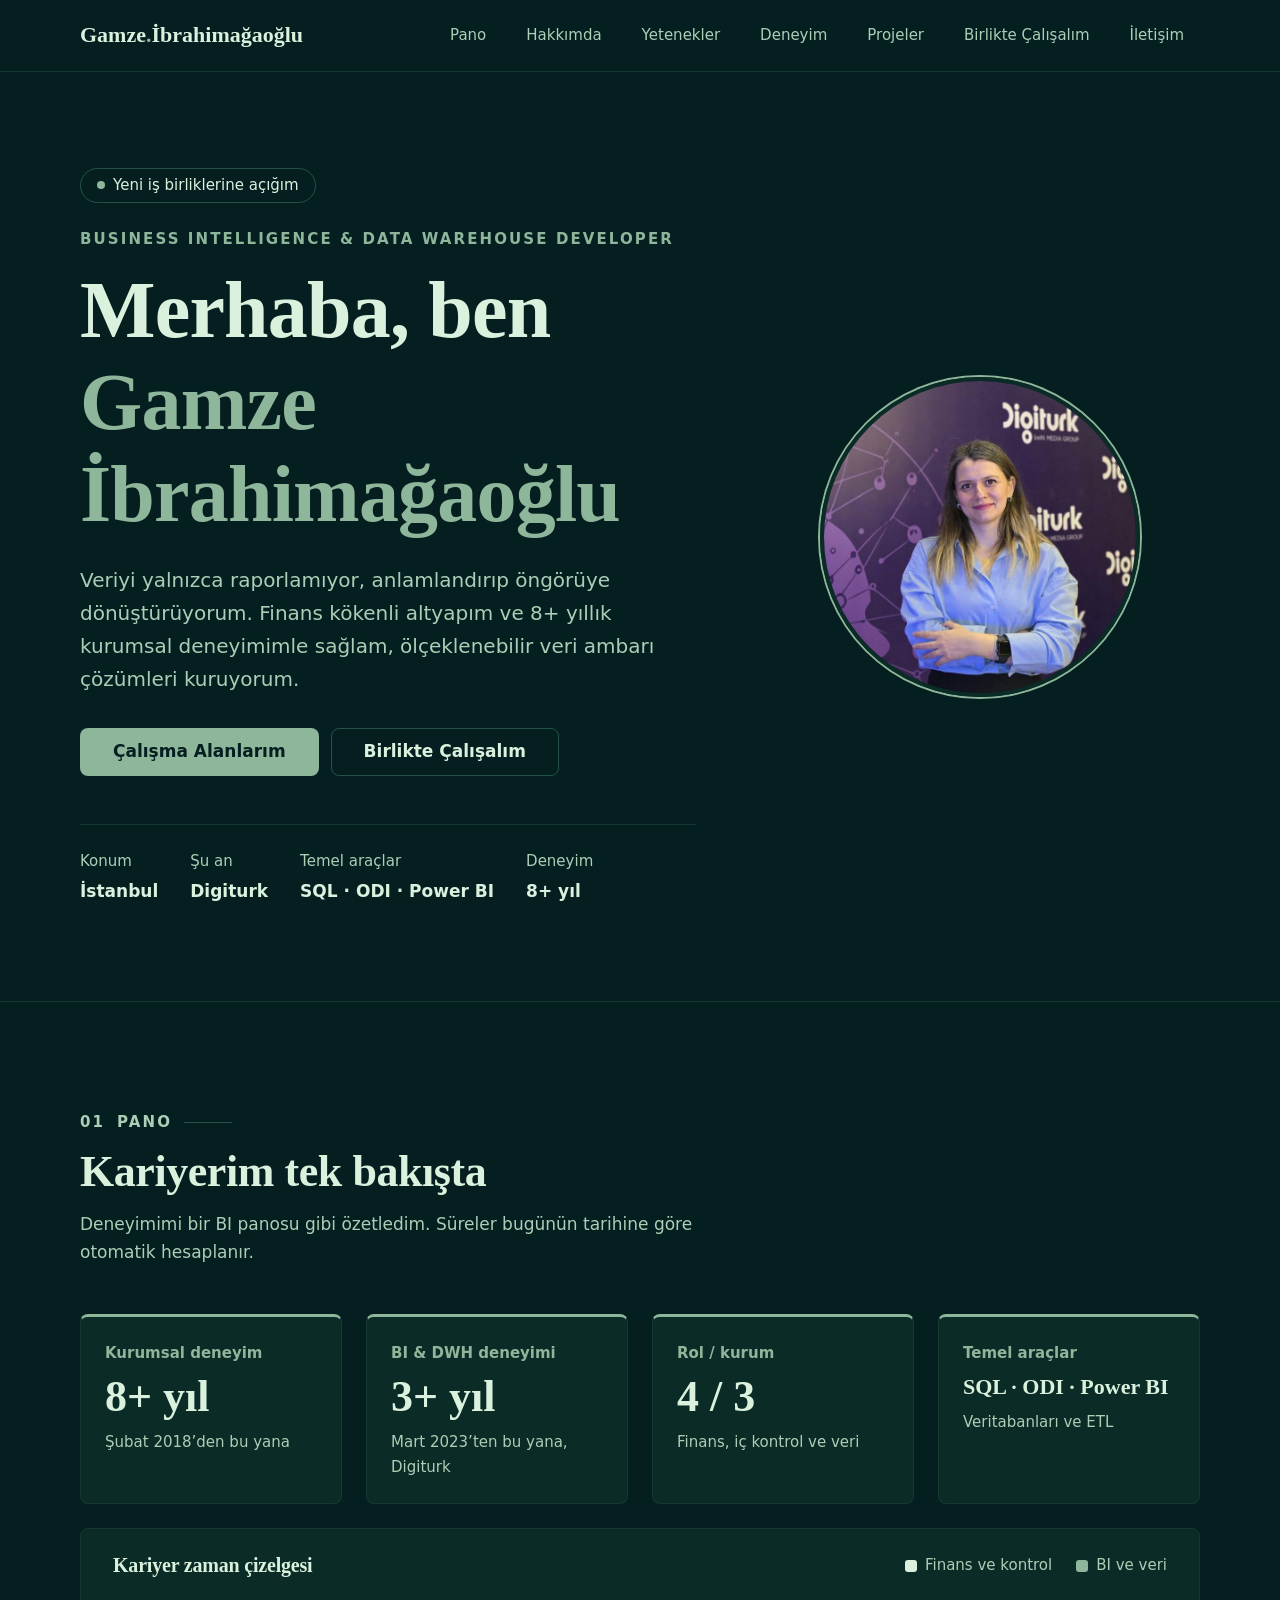
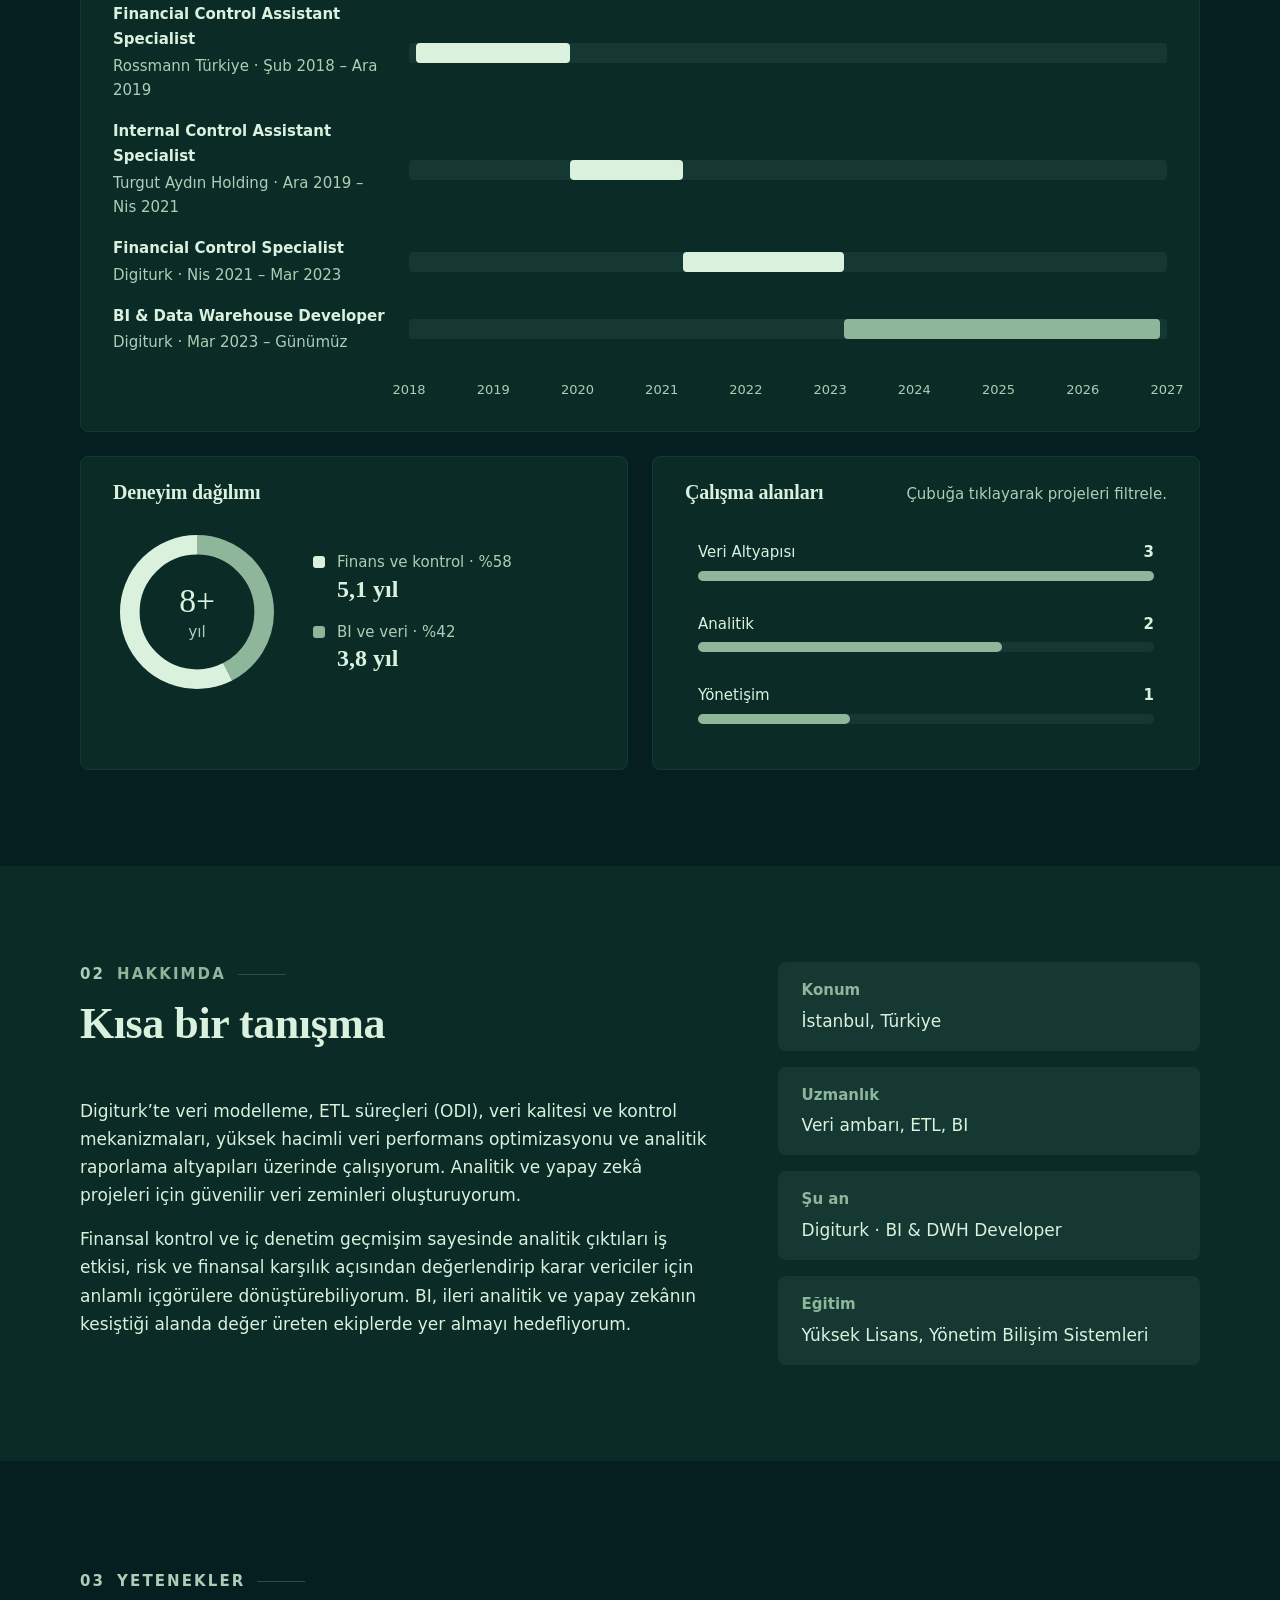
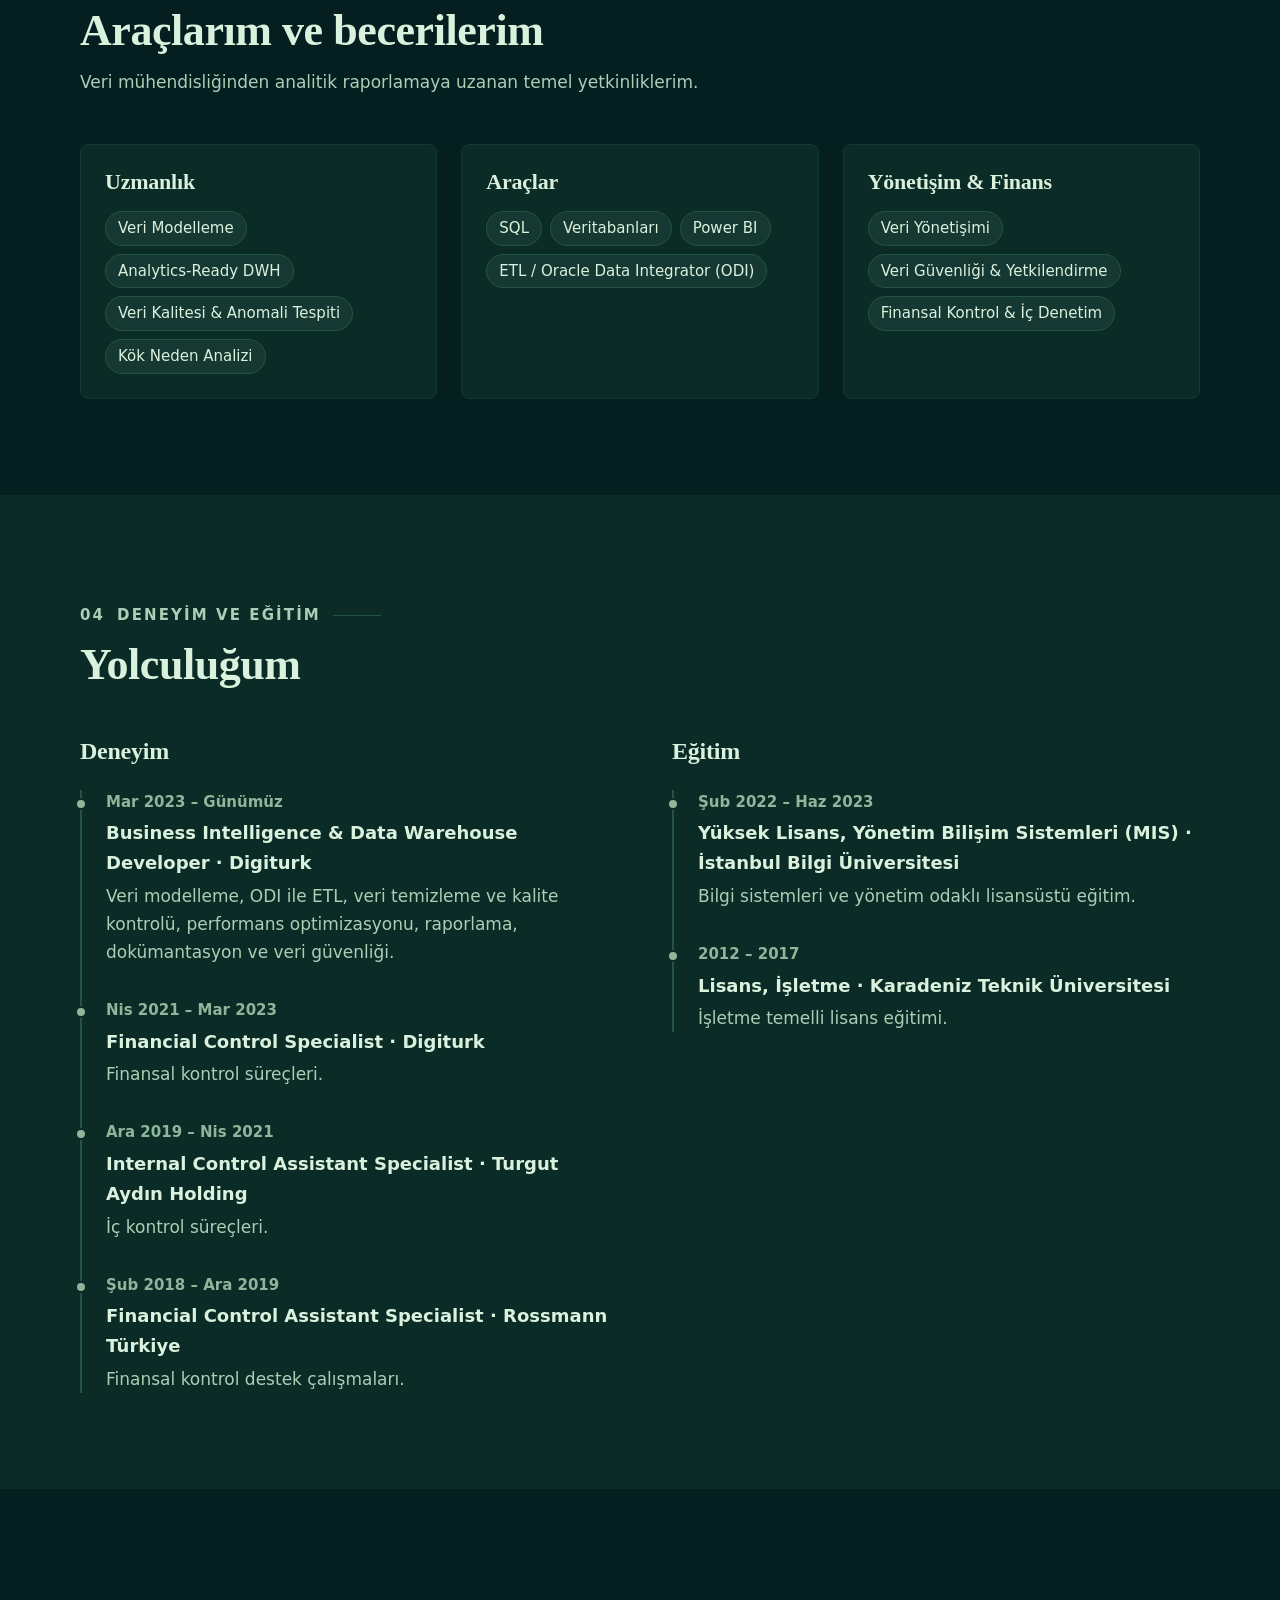
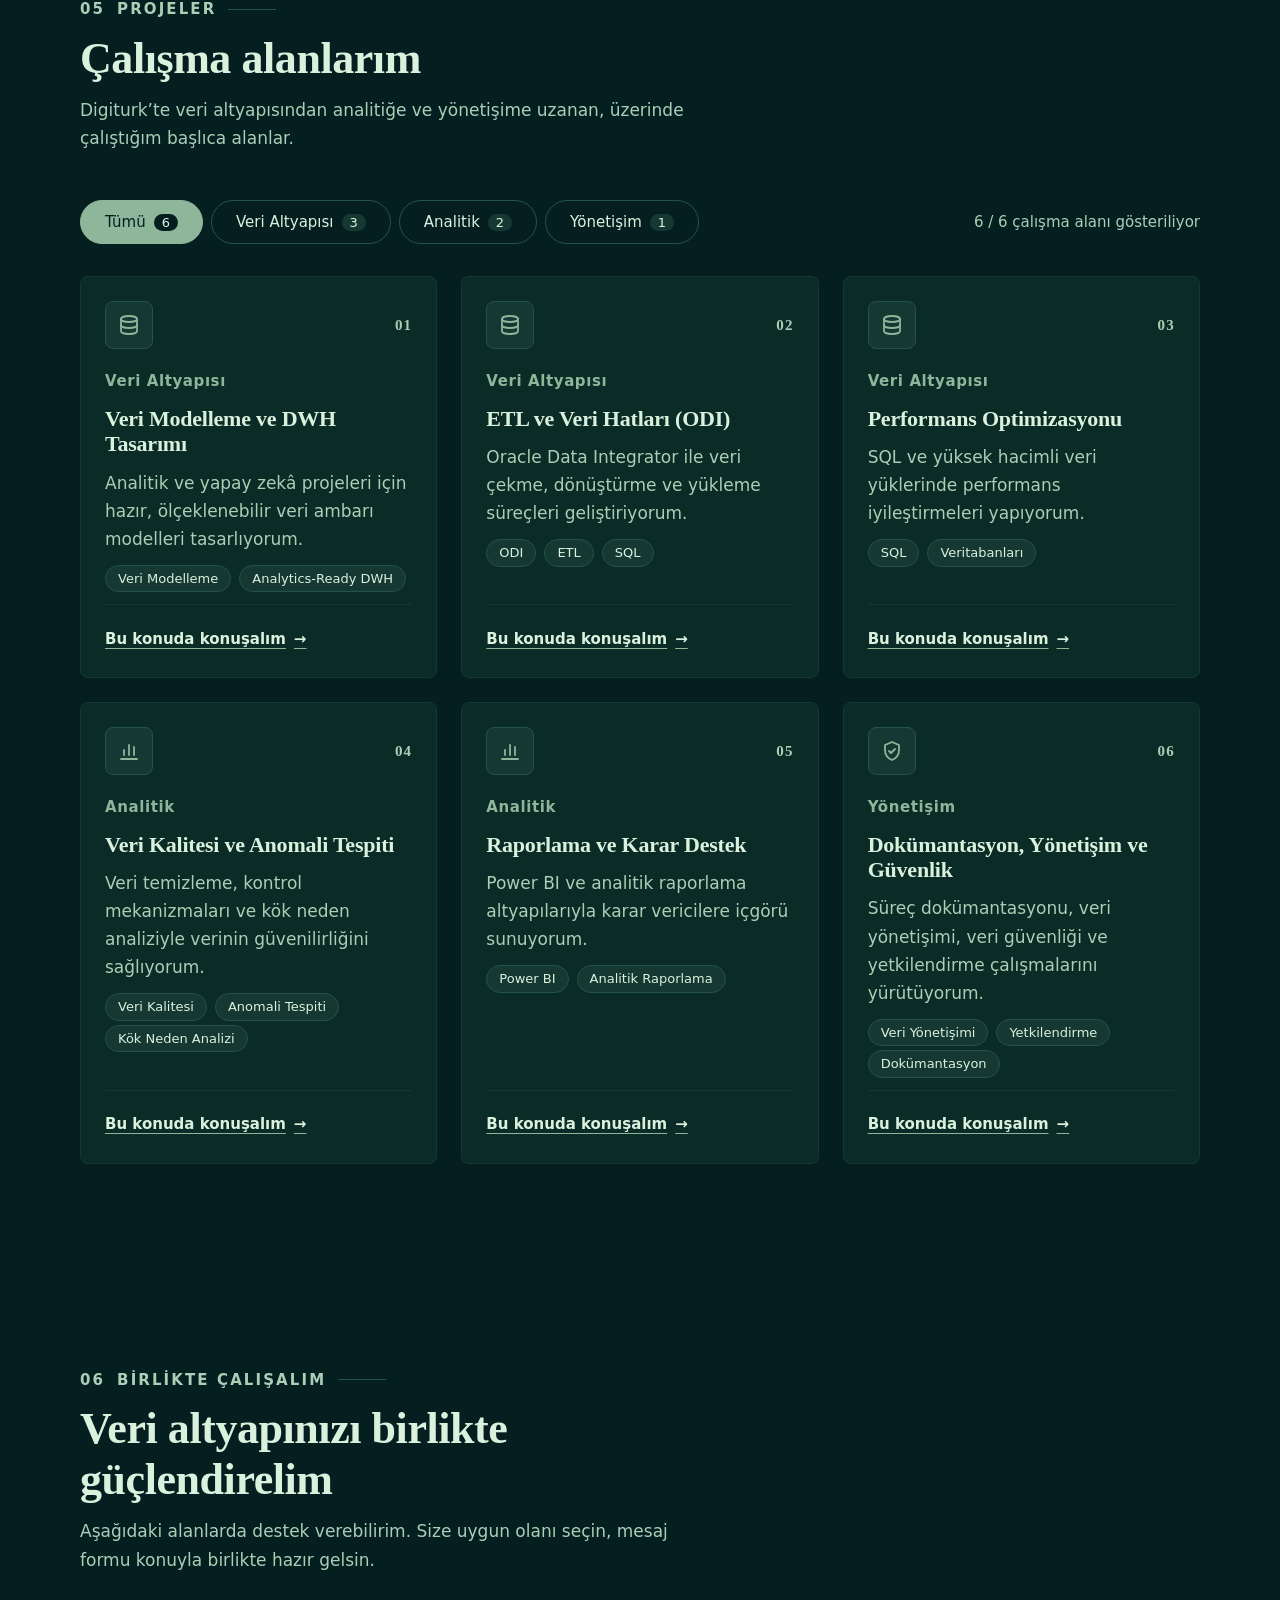
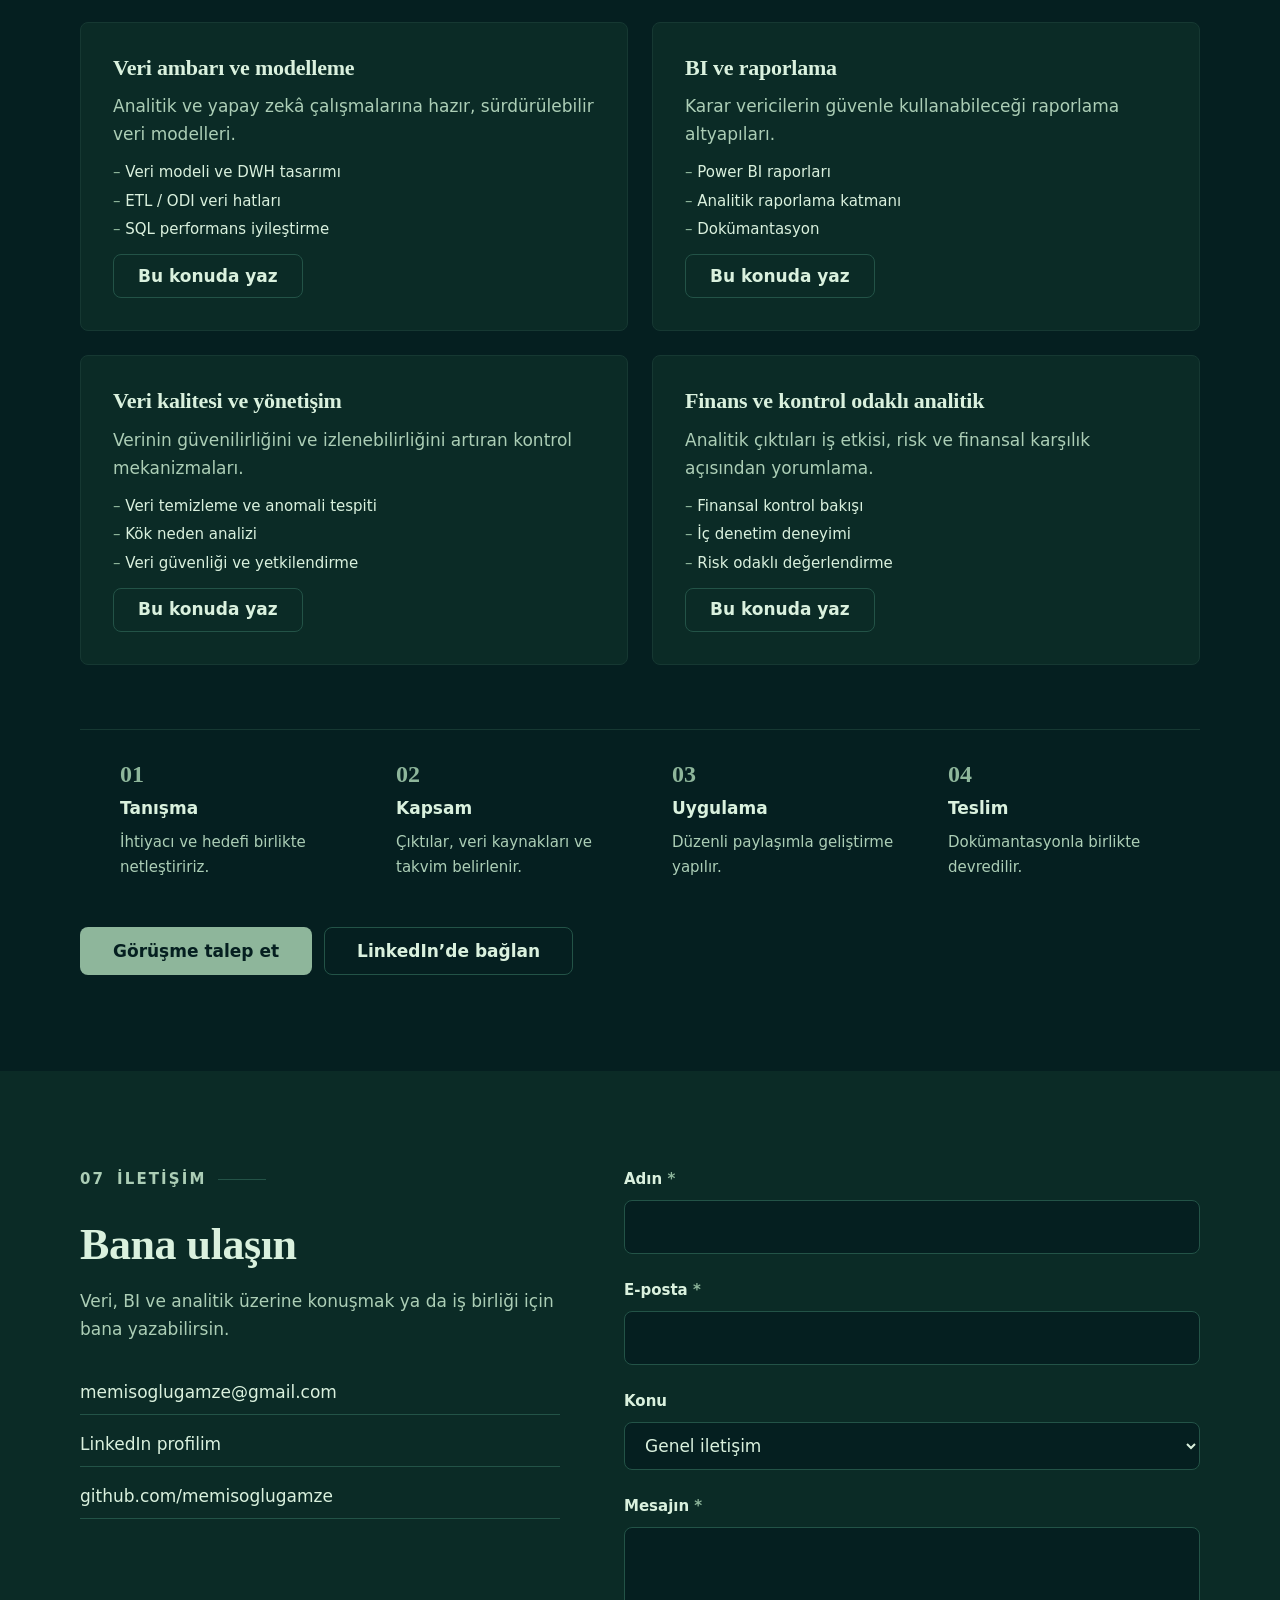
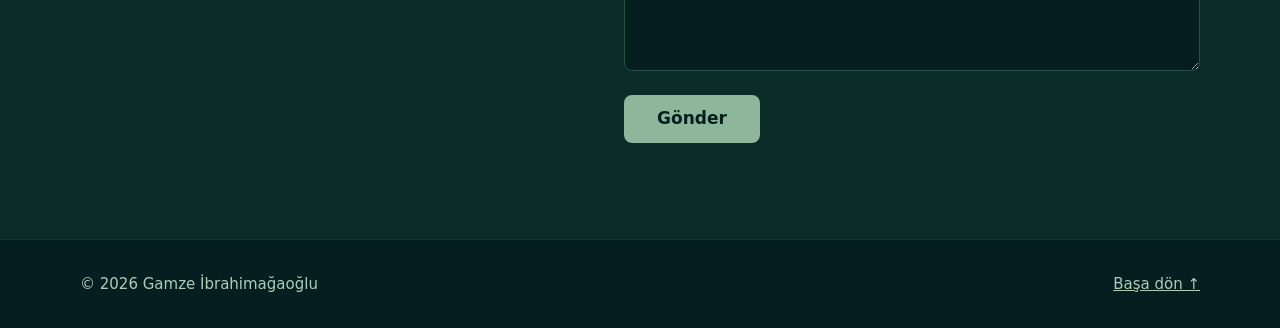
==== commit 5088a050: "Remove trailing dot from hero name and fix English uppercase title Co-authored-by: Copilot <22355621" ====
--- a/index.html
+++ b/index.html
@@ -318,8 +318,8 @@
     <div class="wrap hero-grid">
       <div>
         <p class="status-pill">Yeni iş birliklerine açığım</p>
-        <p class="eyebrow">Business Intelligence &amp; Data Warehouse Developer</p>
-        <h1>Merhaba, ben <span>Gamze İbrahimağaoğlu</span>.</h1>
+        <p class="eyebrow" lang="en">Business Intelligence &amp; Data Warehouse Developer</p>
+        <h1>Merhaba, ben <span>Gamze İbrahimağaoğlu</span></h1>
         <p class="lead">Veriyi yalnızca raporlamıyor, anlamlandırıp öngörüye dönüştürüyorum. Finans kökenli altyapım ve 8+ yıllık kurumsal deneyimimle sağlam, ölçeklenebilir veri ambarı çözümleri kuruyorum.</p>
         <div class="actions">
           <a class="btn btn-primary" href="#projects">Çalışma Alanlarım</a>
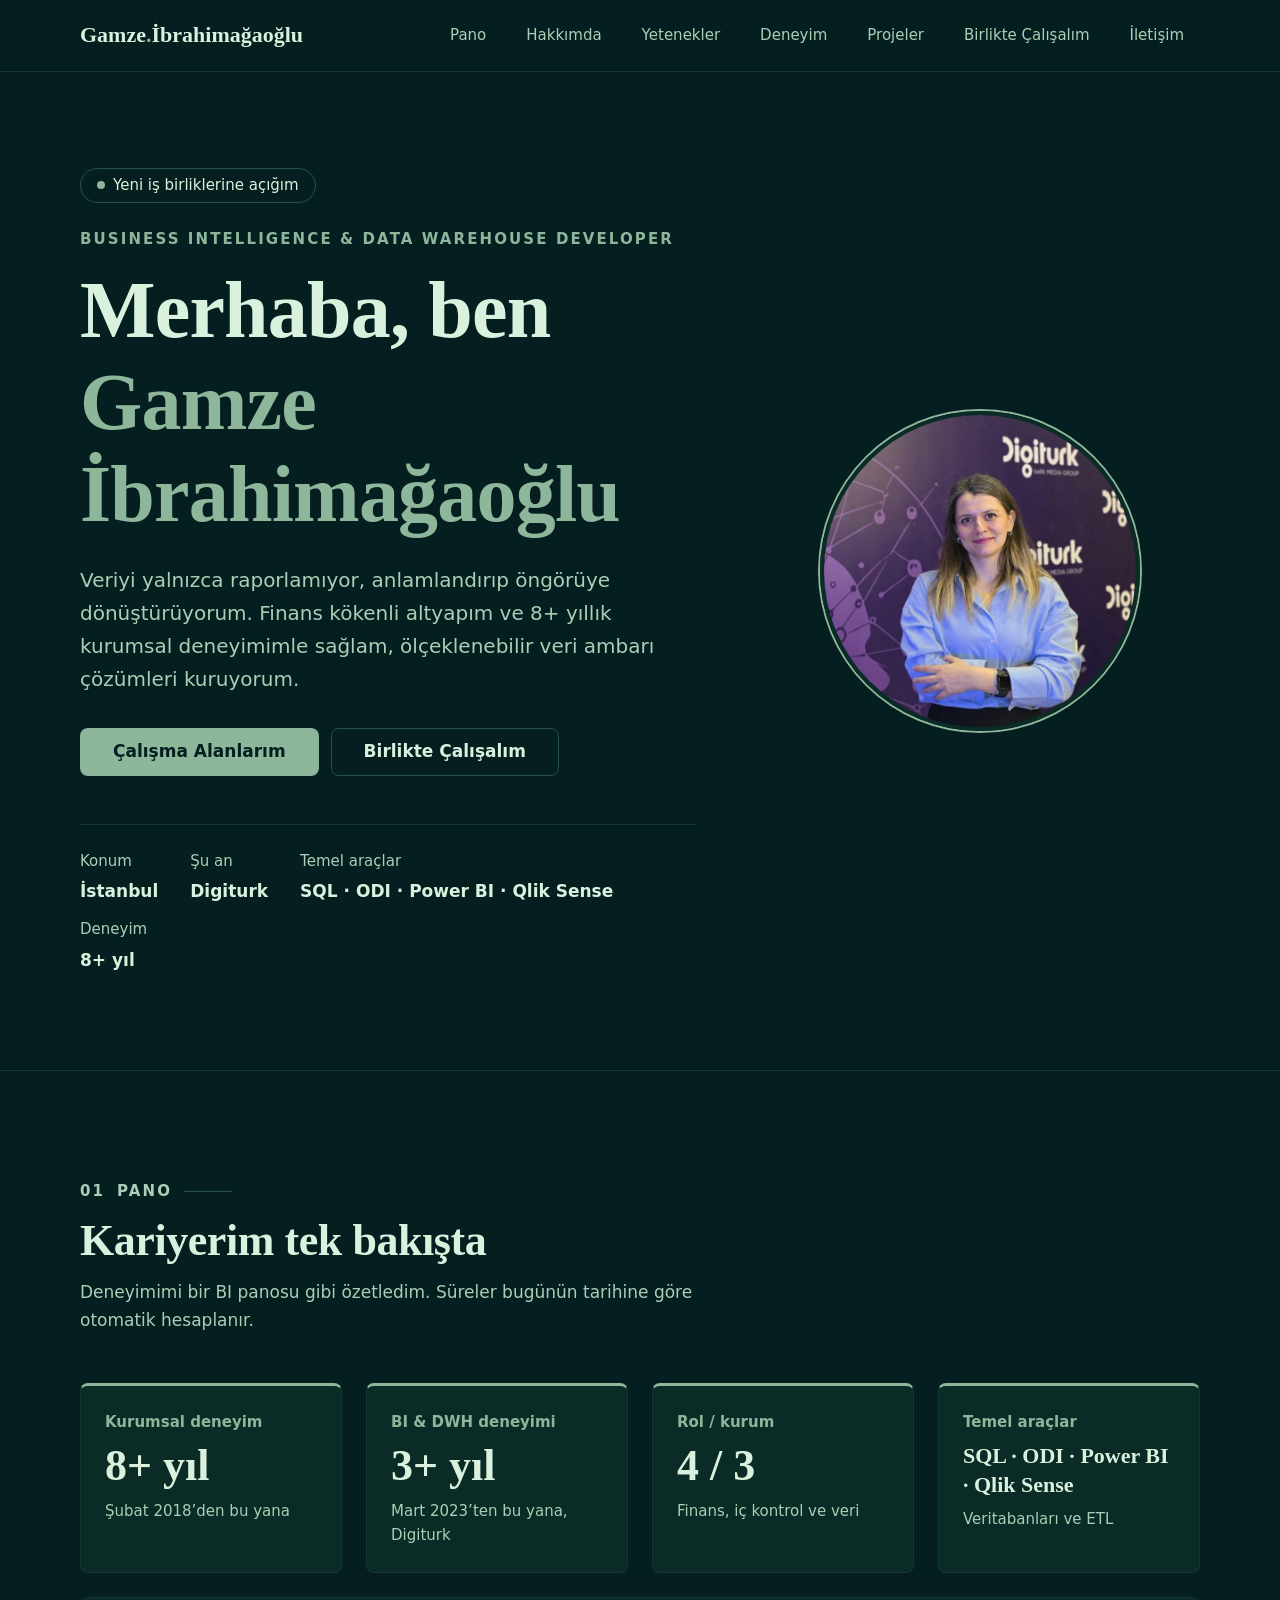
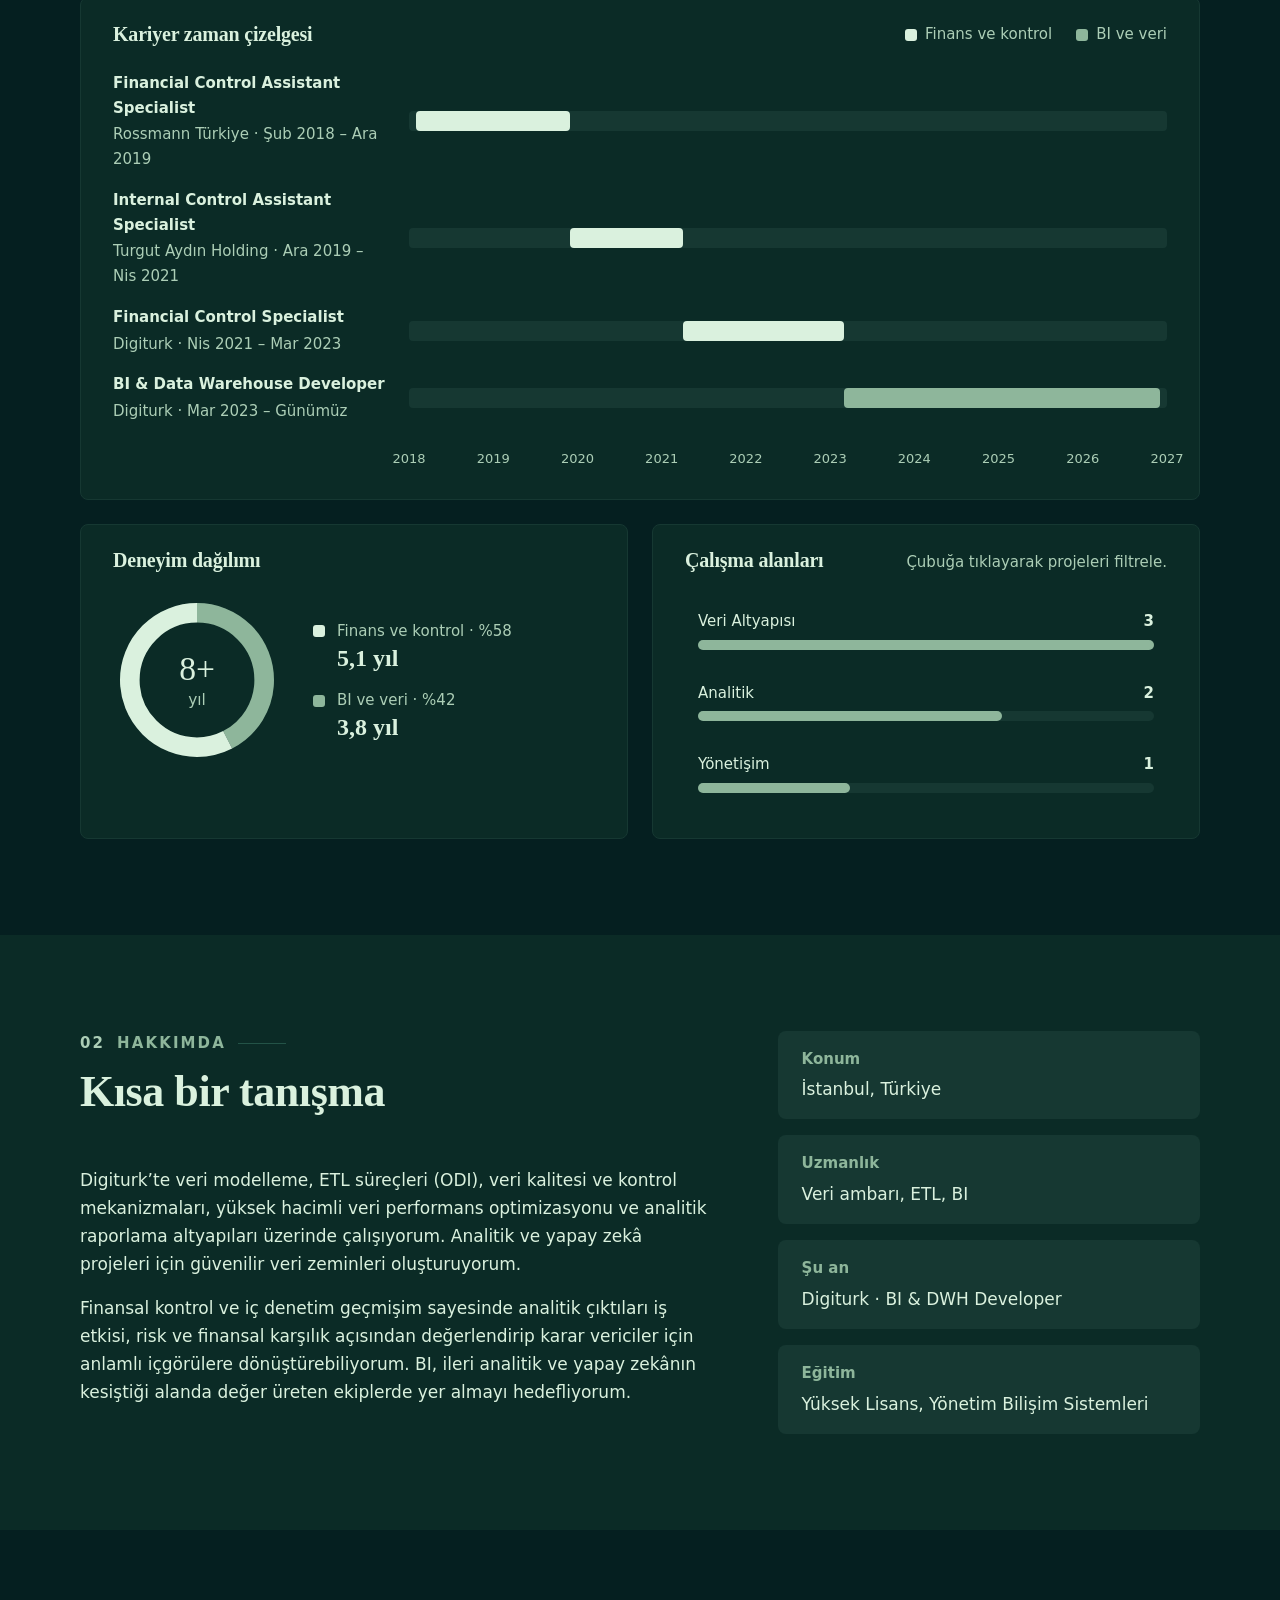
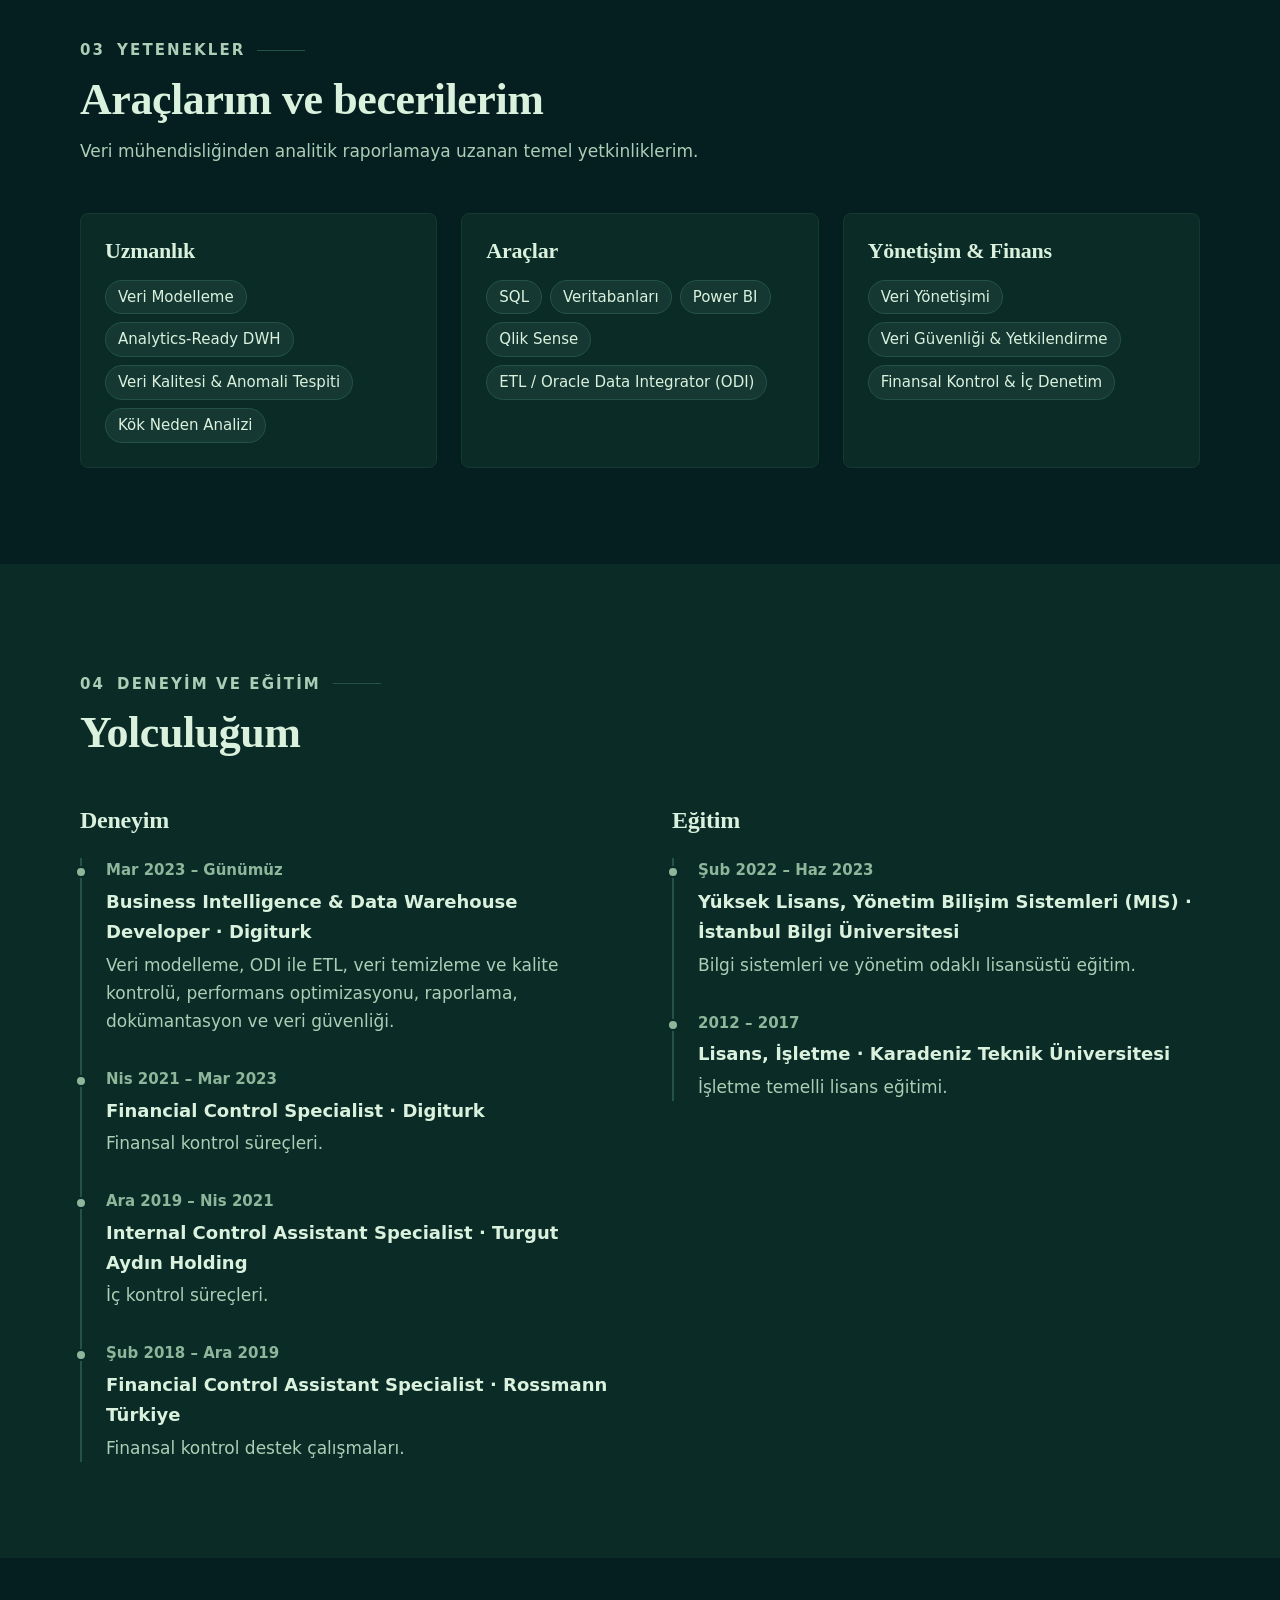
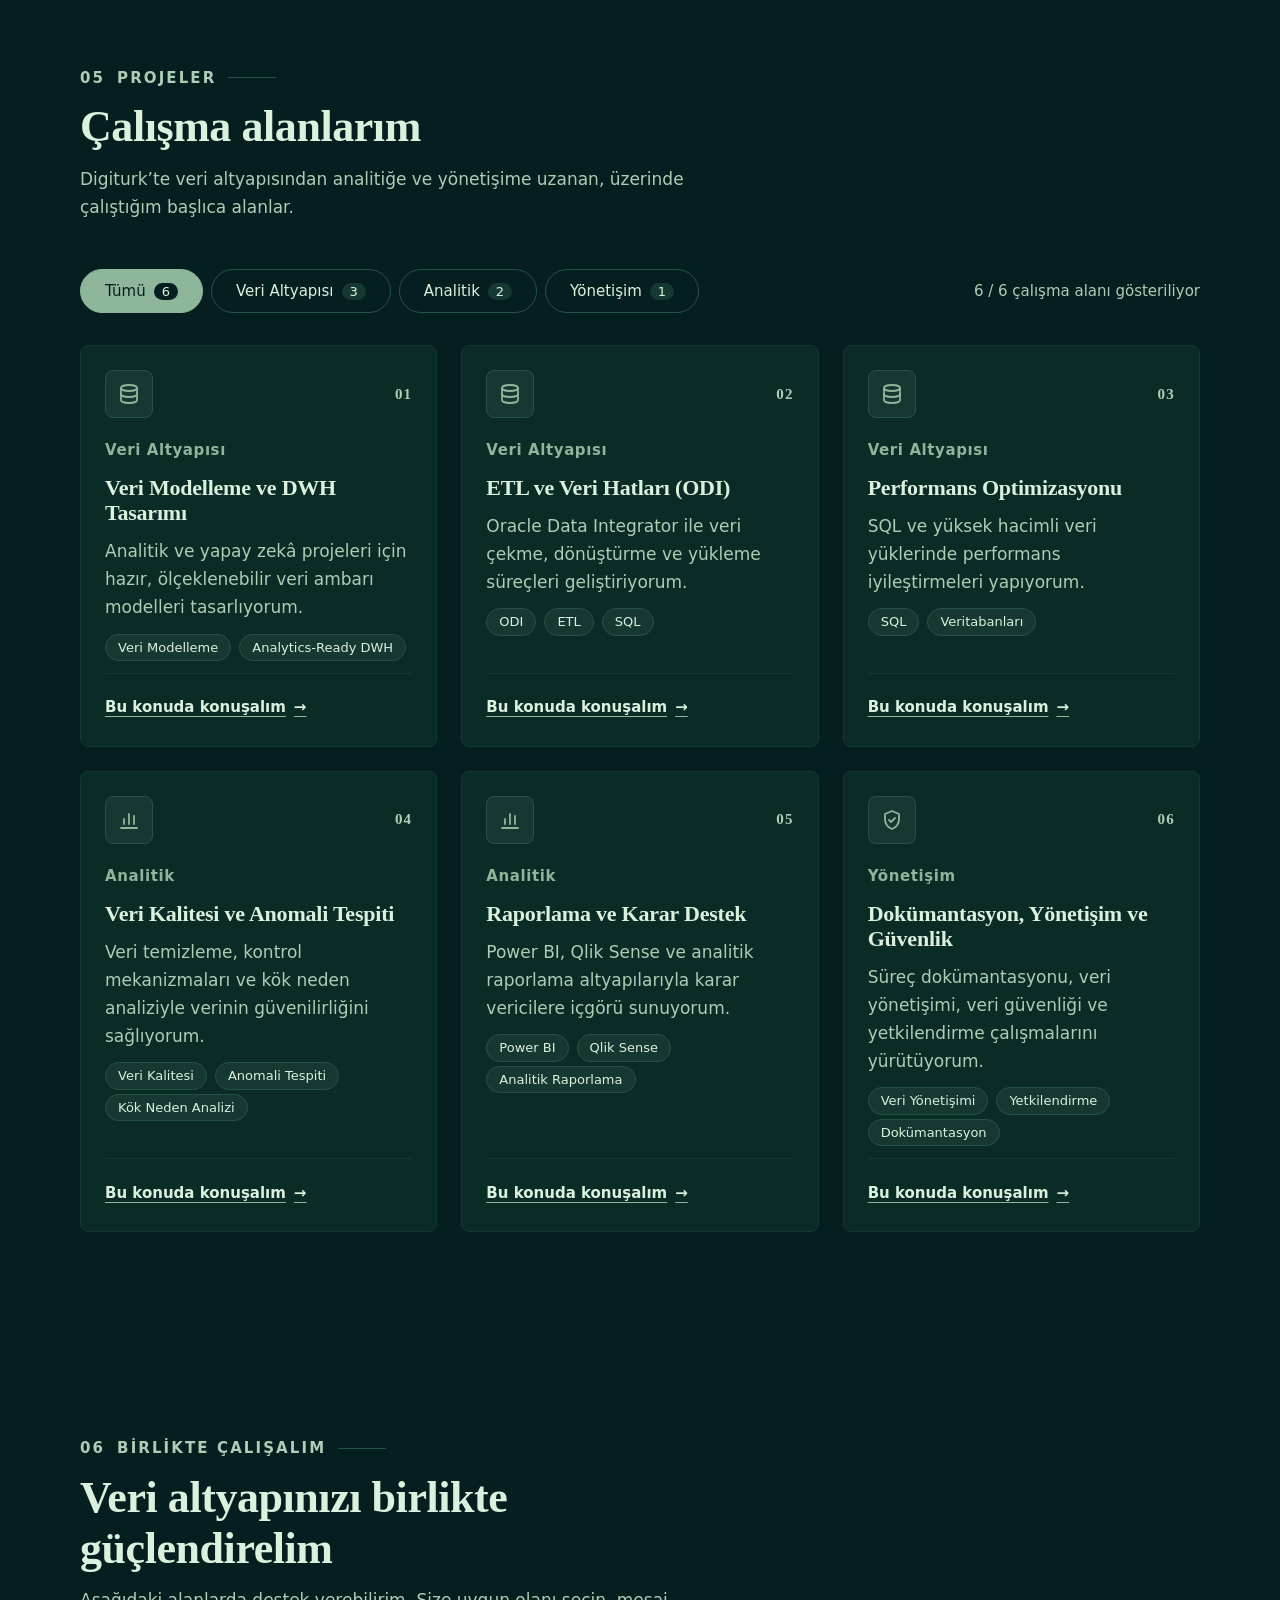
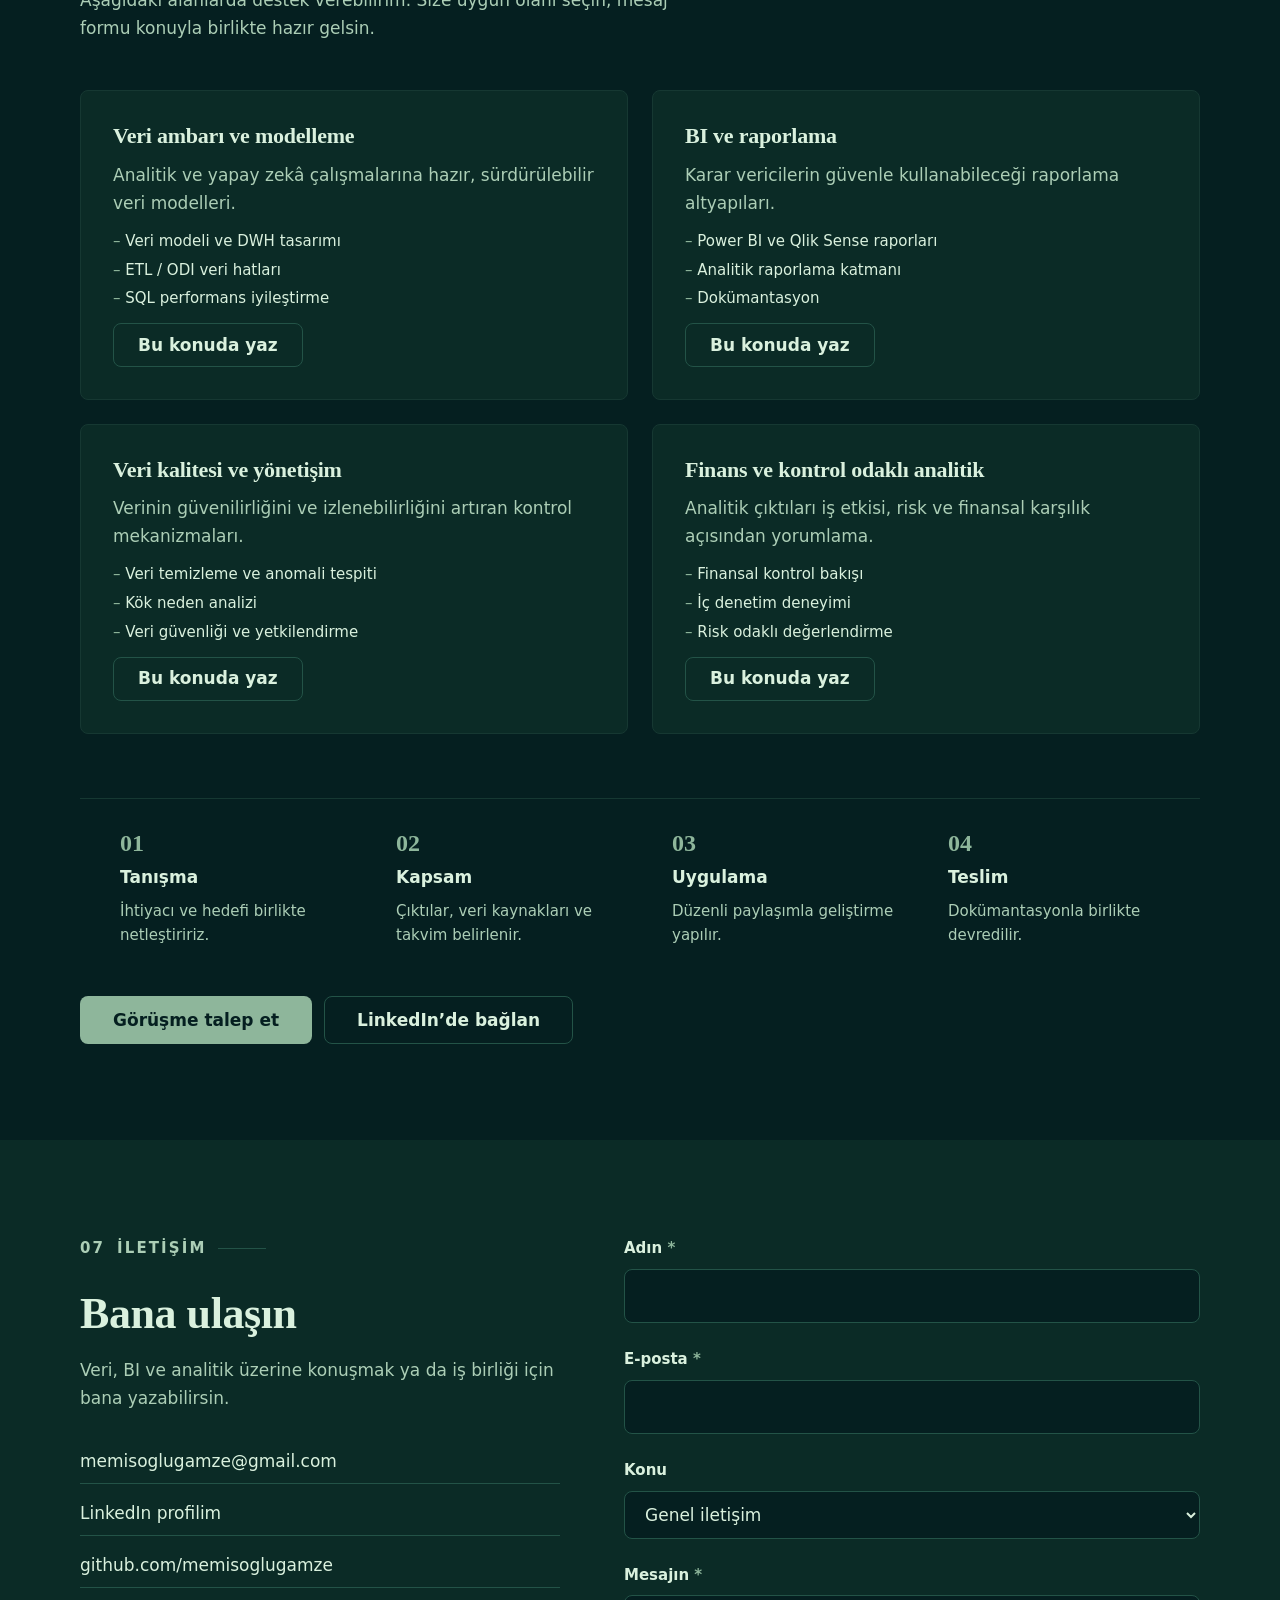
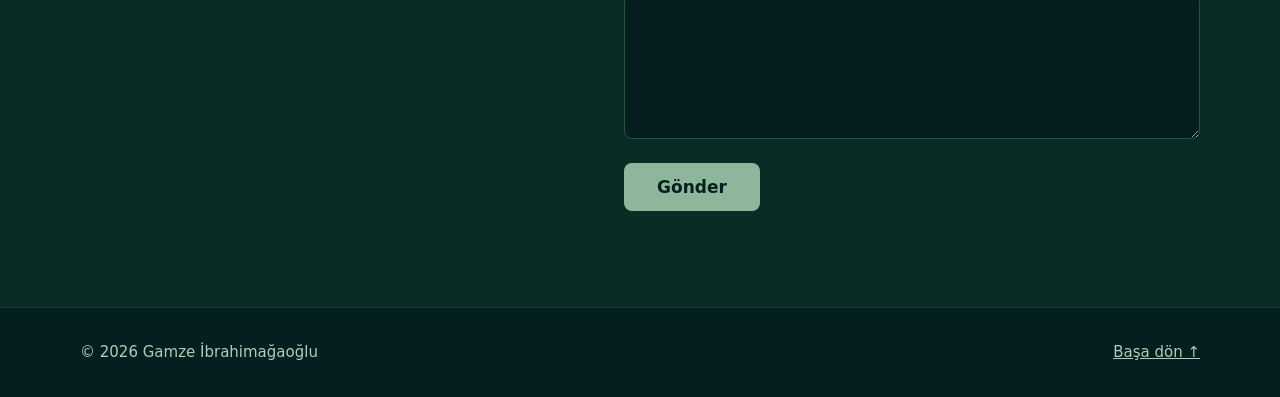
==== commit e6d100b3: "Add Qlik Sense to skills, reporting card and core tools Co-authored-by: Copilot <223556219+Copilot@u" ====
--- a/index.html
+++ b/index.html
@@ -328,7 +328,7 @@
         <dl class="hero-meta">
           <div><dt>Konum</dt><dd>İstanbul</dd></div>
           <div><dt>Şu an</dt><dd>Digiturk</dd></div>
-          <div><dt>Temel araçlar</dt><dd>SQL · ODI · Power BI</dd></div>
+          <div><dt>Temel araçlar</dt><dd>SQL · ODI · <span class="od-nowrap">Power BI</span> · <span class="od-nowrap">Qlik Sense</span></dd></div>
           <div><dt>Deneyim</dt><dd>8+ yıl</dd></div>
         </dl>
       </div>
@@ -347,7 +347,7 @@
         <li class="kpi reveal"><span class="kpi-label">Kurumsal deneyim</span><strong class="kpi-value" id="kpiTotal">8+ yıl</strong><span class="kpi-note">Şubat 2018’den bu yana</span></li>
         <li class="kpi reveal"><span class="kpi-label">BI &amp; DWH deneyimi</span><strong class="kpi-value" id="kpiBi">3+ yıl</strong><span class="kpi-note">Mart 2023’ten bu yana, Digiturk</span></li>
         <li class="kpi reveal"><span class="kpi-label">Rol / kurum</span><strong class="kpi-value" id="kpiRoles">4 / 3</strong><span class="kpi-note">Finans, iç kontrol ve veri</span></li>
-        <li class="kpi reveal"><span class="kpi-label">Temel araçlar</span><strong class="kpi-value is-text">SQL · ODI · Power BI</strong><span class="kpi-note">Veritabanları ve ETL</span></li>
+        <li class="kpi reveal"><span class="kpi-label">Temel araçlar</span><strong class="kpi-value is-text">SQL · ODI · <span class="od-nowrap">Power BI</span> · <span class="od-nowrap">Qlik Sense</span></strong><span class="kpi-note">Veritabanları ve ETL</span></li>
       </ul>
       <div class="dash-grid">
         <article class="panel panel-wide reveal">
@@ -418,7 +418,7 @@
         </article>
         <article class="skill-group reveal">
           <h3>Araçlar</h3>
-          <ul class="tags"><li class="tag">SQL</li><li class="tag">Veritabanları</li><li class="tag">Power BI</li><li class="tag">ETL / Oracle Data Integrator (ODI)</li></ul>
+          <ul class="tags"><li class="tag">SQL</li><li class="tag">Veritabanları</li><li class="tag">Power BI</li><li class="tag">Qlik Sense</li><li class="tag">ETL / Oracle Data Integrator (ODI)</li></ul>
         </article>
         <article class="skill-group reveal">
           <h3>Yönetişim &amp; Finans</h3>
@@ -493,7 +493,7 @@
         <article class="collab-card reveal">
           <h3>BI ve raporlama</h3>
           <p>Karar vericilerin güvenle kullanabileceği raporlama altyapıları.</p>
-          <ul><li>Power BI raporları</li><li>Analitik raporlama katmanı</li><li>Dokümantasyon</li></ul>
+          <ul><li>Power BI ve Qlik Sense raporları</li><li>Analitik raporlama katmanı</li><li>Dokümantasyon</li></ul>
           <button class="btn btn-ghost" type="button" data-topic="BI ve raporlama">Bu konuda yaz</button>
         </article>
         <article class="collab-card reveal">
@@ -586,7 +586,7 @@
     { title: 'ETL ve Veri Hatları (ODI)', cat: 'veri', label: 'Veri Altyapısı', desc: 'Oracle Data Integrator ile veri çekme, dönüştürme ve yükleme süreçleri geliştiriyorum.', tags: ['ODI', 'ETL', 'SQL'], topic: 'Veri ambarı ve modelleme' },
     { title: 'Performans Optimizasyonu', cat: 'veri', label: 'Veri Altyapısı', desc: 'SQL ve yüksek hacimli veri yüklerinde performans iyileştirmeleri yapıyorum.', tags: ['SQL', 'Veritabanları'], topic: 'Veri ambarı ve modelleme' },
     { title: 'Veri Kalitesi ve Anomali Tespiti', cat: 'analitik', label: 'Analitik', desc: 'Veri temizleme, kontrol mekanizmaları ve kök neden analiziyle verinin güvenilirliğini sağlıyorum.', tags: ['Veri Kalitesi', 'Anomali Tespiti', 'Kök Neden Analizi'], topic: 'Veri kalitesi ve yönetişim' },
-    { title: 'Raporlama ve Karar Destek', cat: 'analitik', label: 'Analitik', desc: 'Power BI ve analitik raporlama altyapılarıyla karar vericilere içgörü sunuyorum.', tags: ['Power BI', 'Analitik Raporlama'], topic: 'BI ve raporlama' },
+    { title: 'Raporlama ve Karar Destek', cat: 'analitik', label: 'Analitik', desc: 'Power BI, Qlik Sense ve analitik raporlama altyapılarıyla karar vericilere içgörü sunuyorum.', tags: ['Power BI', 'Qlik Sense', 'Analitik Raporlama'], topic: 'BI ve raporlama' },
     { title: 'Dokümantasyon, Yönetişim ve Güvenlik', cat: 'yonetisim', label: 'Yönetişim', desc: 'Süreç dokümantasyonu, veri yönetişimi, veri güvenliği ve yetkilendirme çalışmalarını yürütüyorum.', tags: ['Veri Yönetişimi', 'Yetkilendirme', 'Dokümantasyon'], topic: 'Veri kalitesi ve yönetişim' }
   ];
   var CAT_ICONS = {
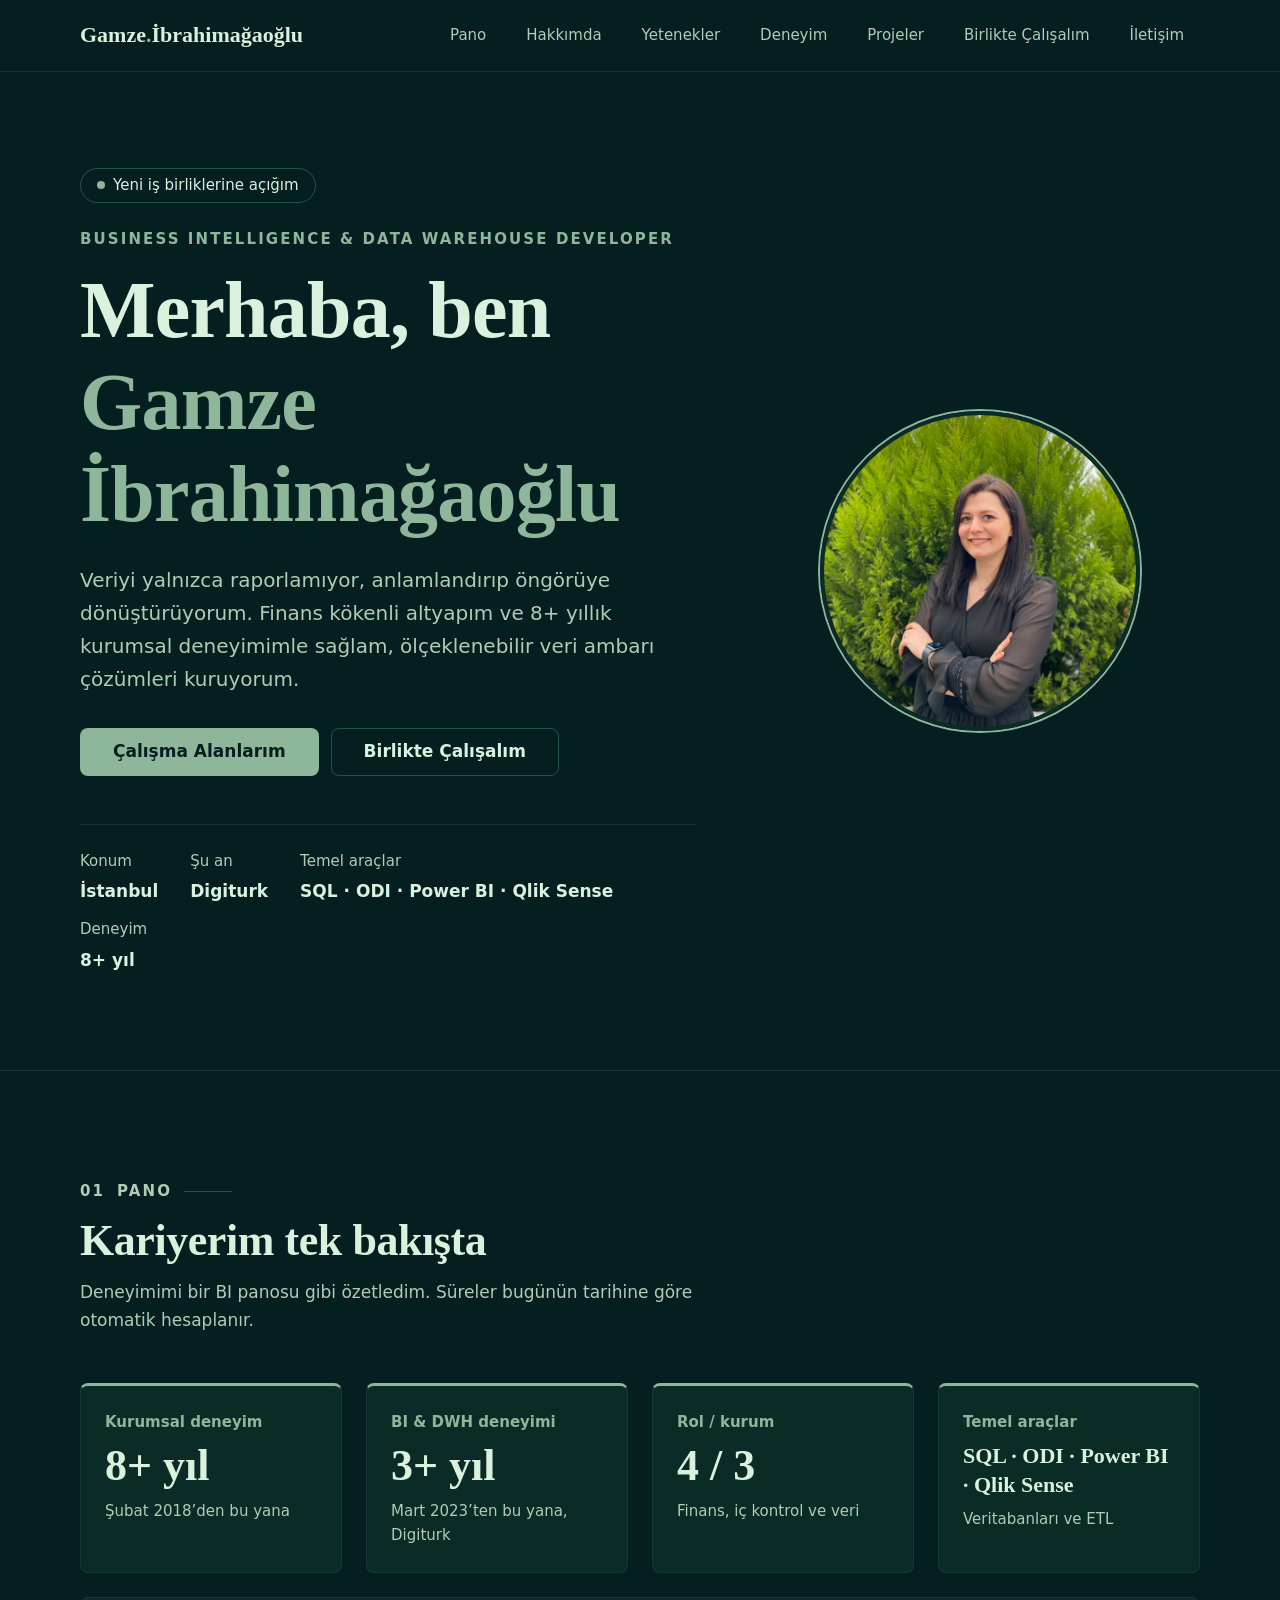
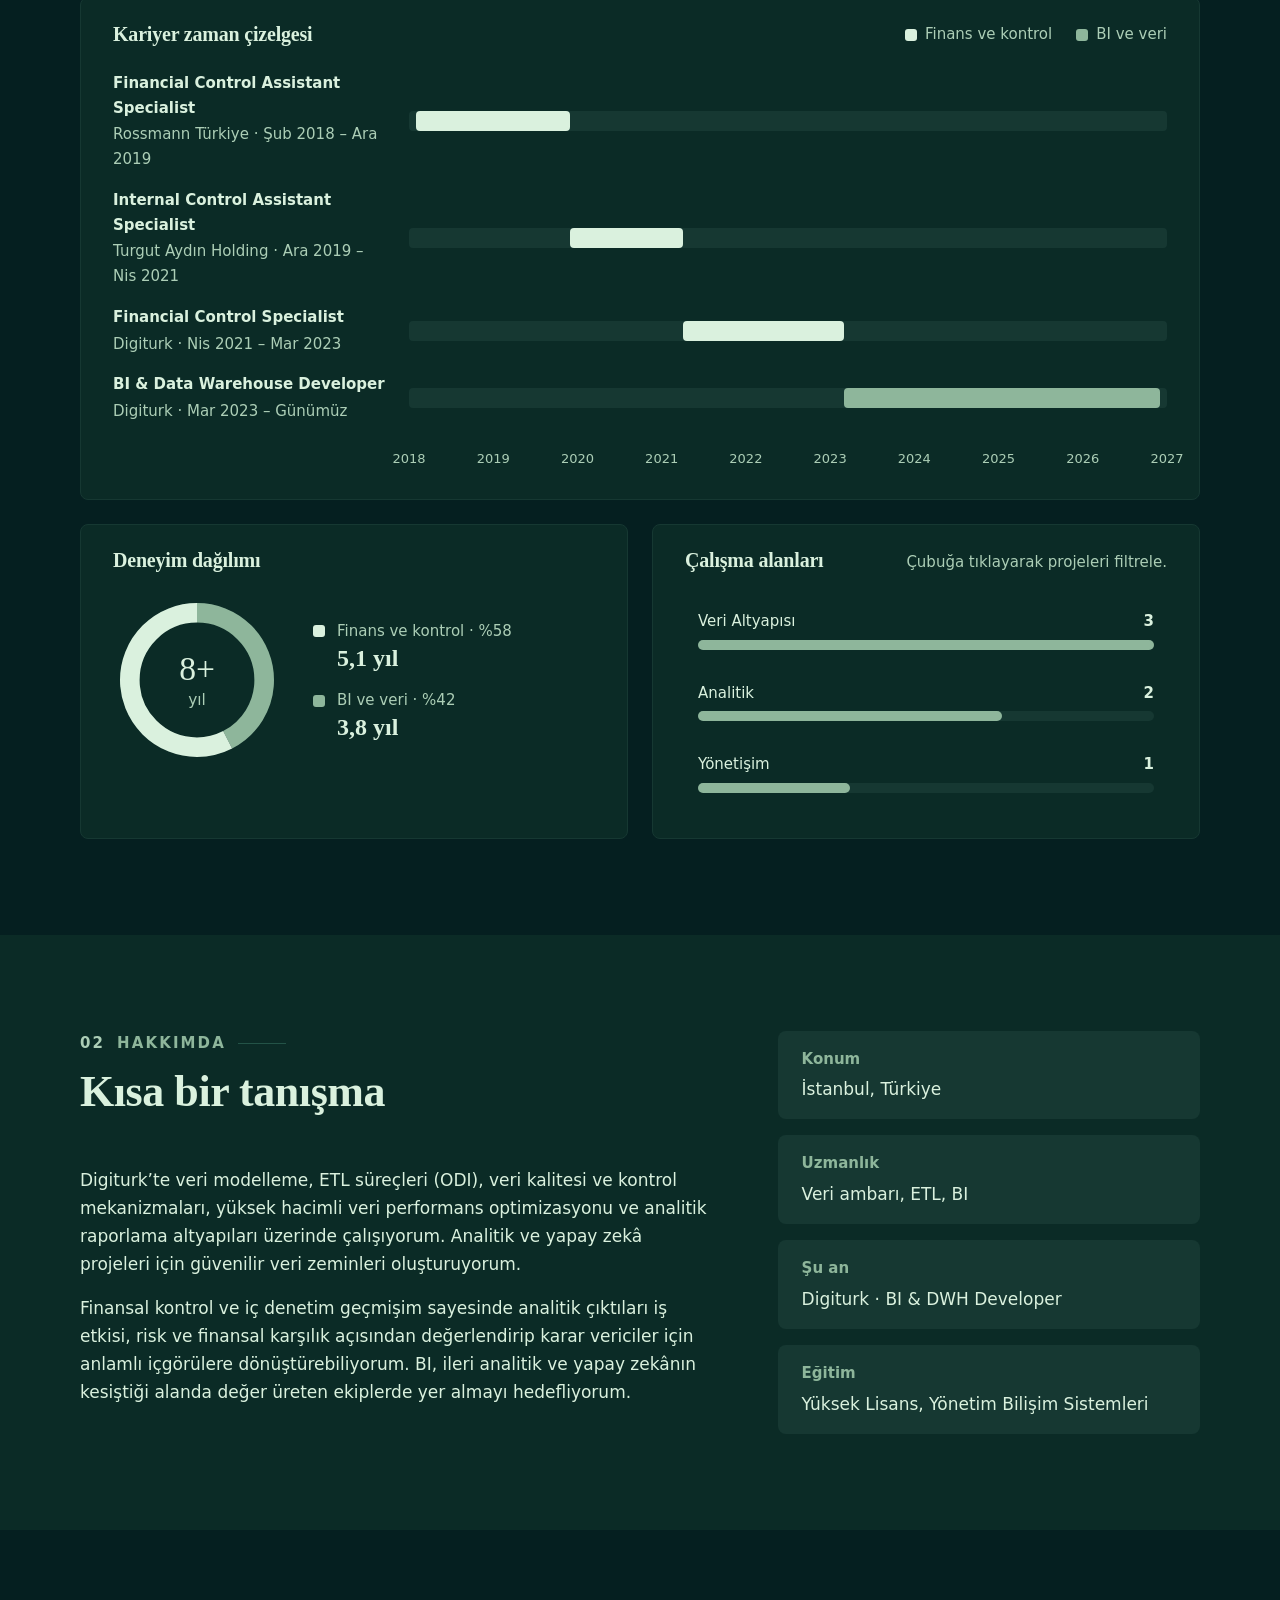
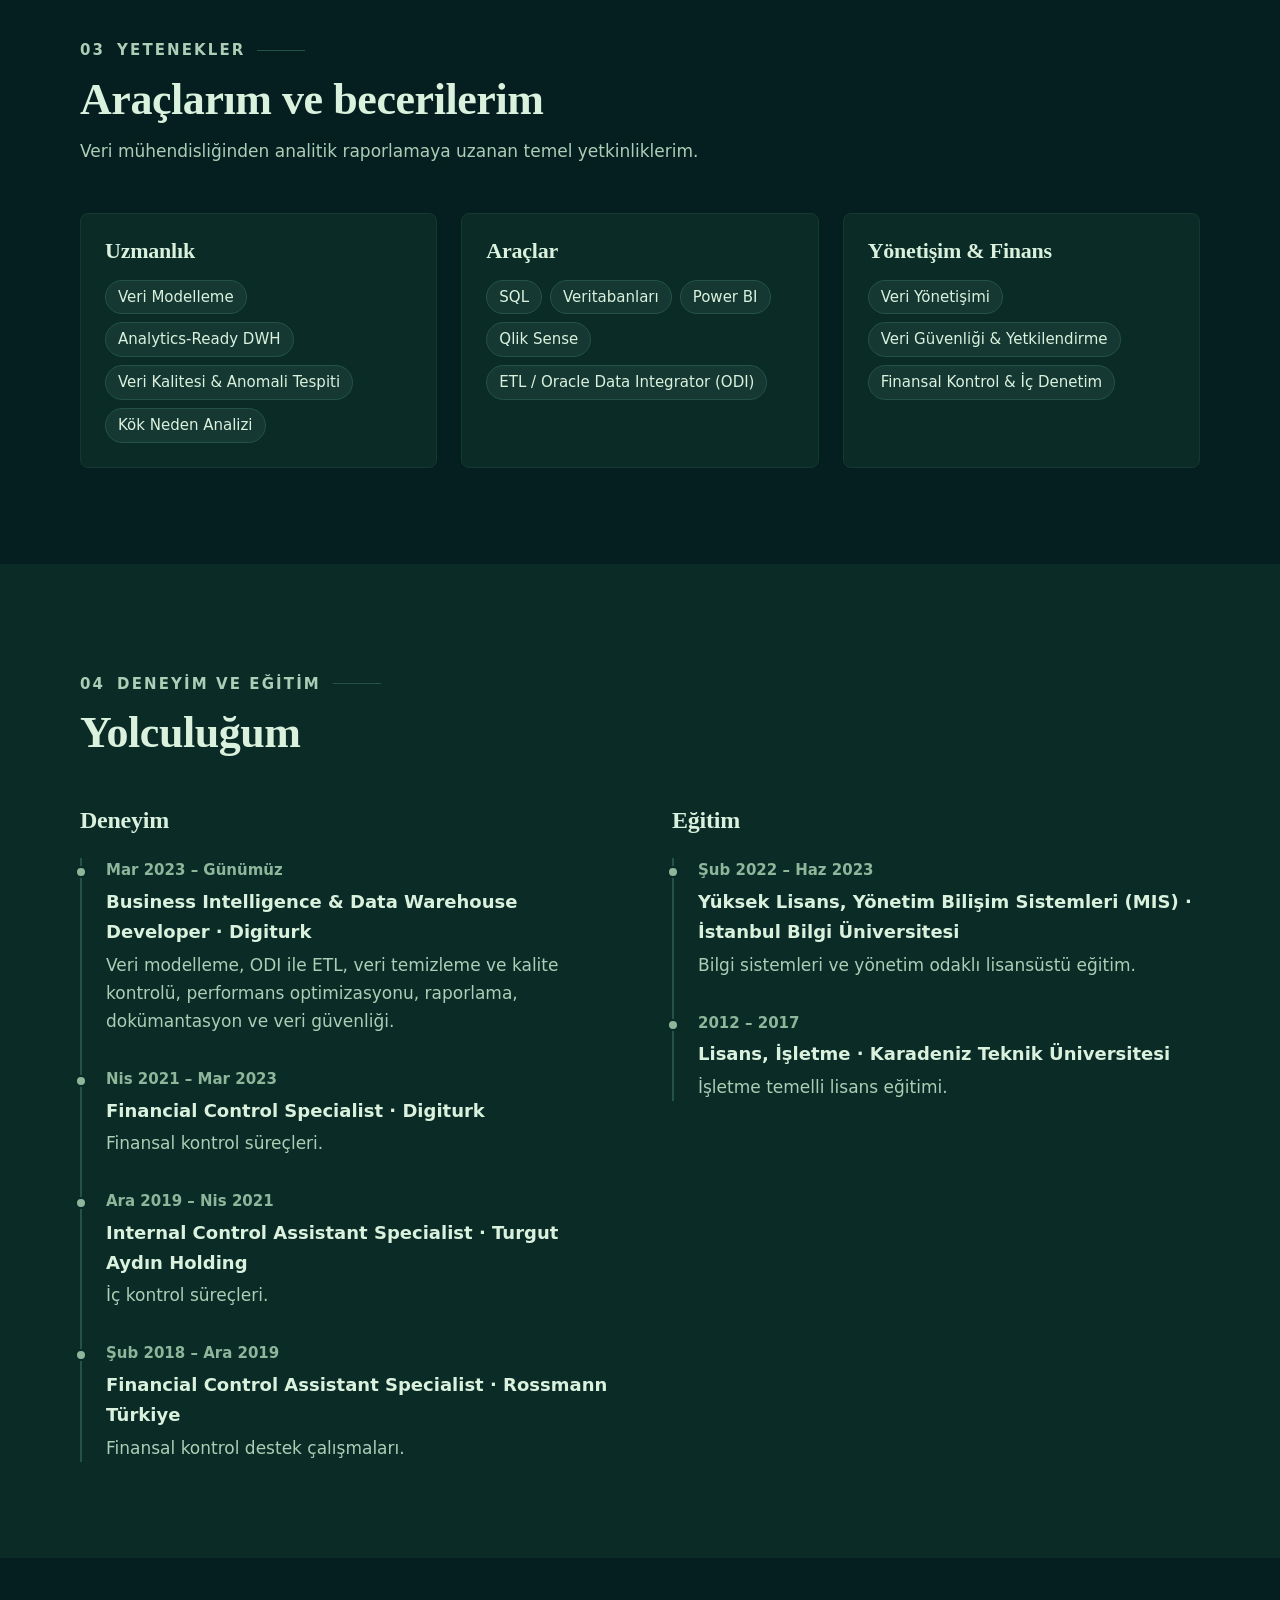
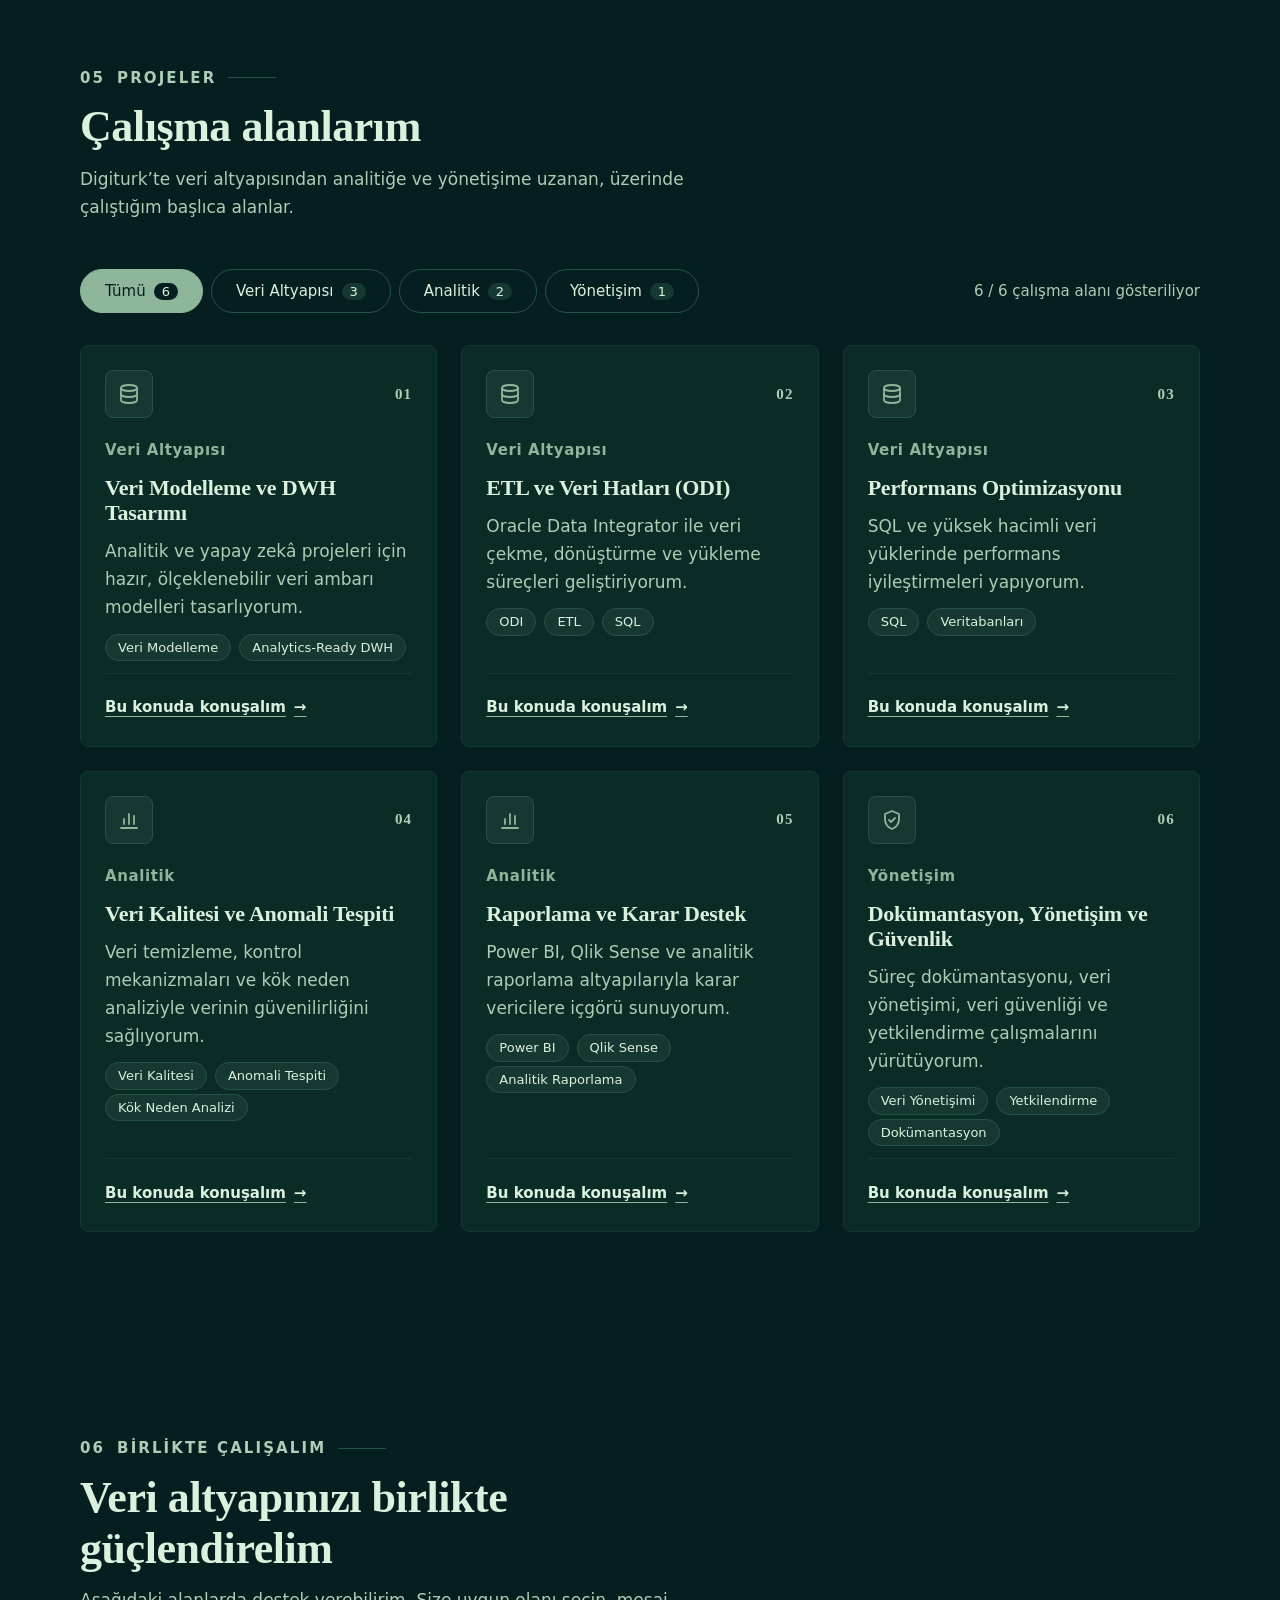
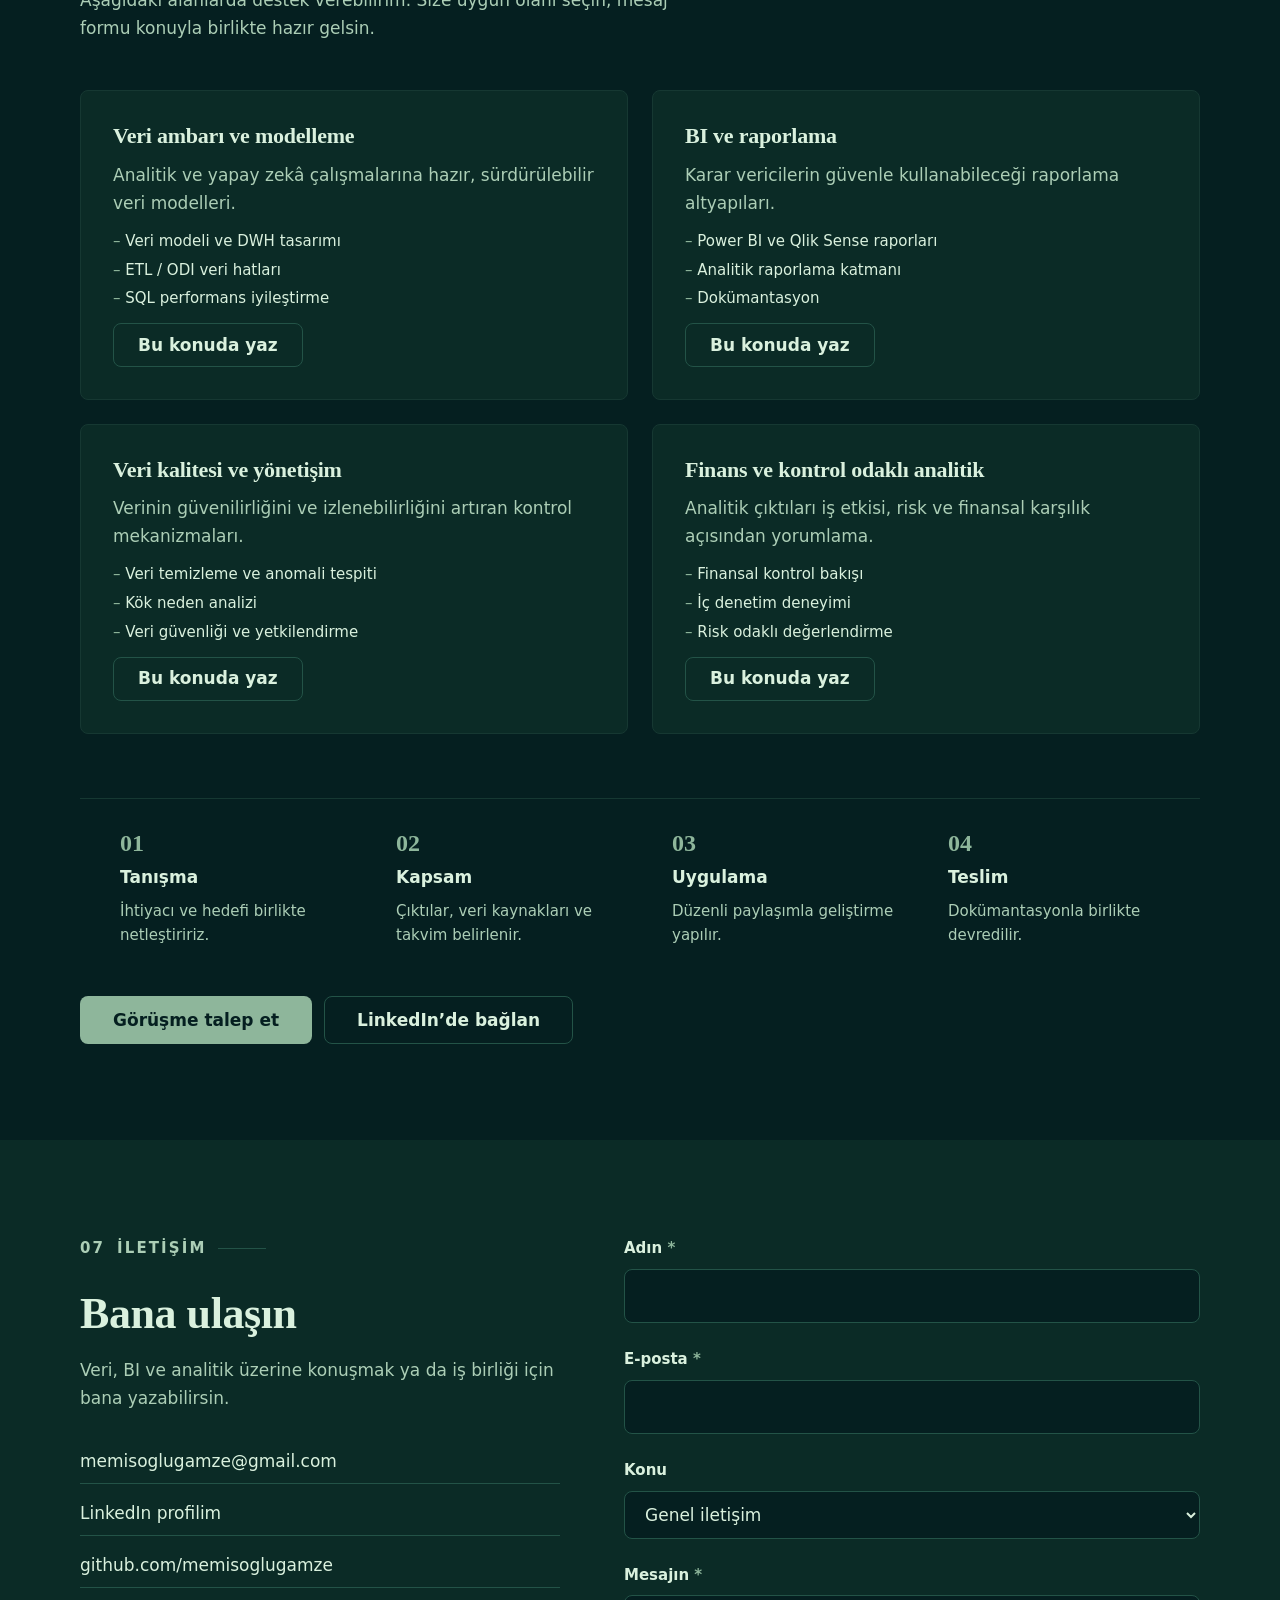
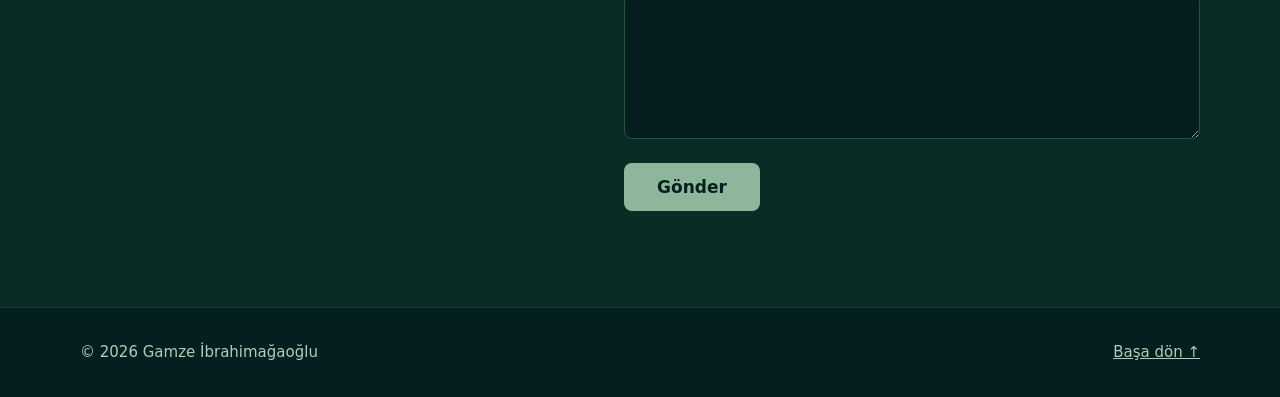
==== commit ec7975a3: "Replace profile photo with new round-cropped portrait Co-authored-by: Copilot <223556219+Copilot@use" ====
--- a/index.html
+++ b/index.html
@@ -332,7 +332,7 @@
           <div><dt>Deneyim</dt><dd>8+ yıl</dd></div>
         </dl>
       </div>
-      <img class="portrait-img" src="profile.jpeg" width="700" height="700" alt="Gamze İbrahimağaoğlu'nun profil fotoğrafı">
+      <img class="portrait-img" src="profile.jpeg" width="680" height="680" alt="Gamze İbrahimağaoğlu'nun profil fotoğrafı">
     </div>
   </section>
 
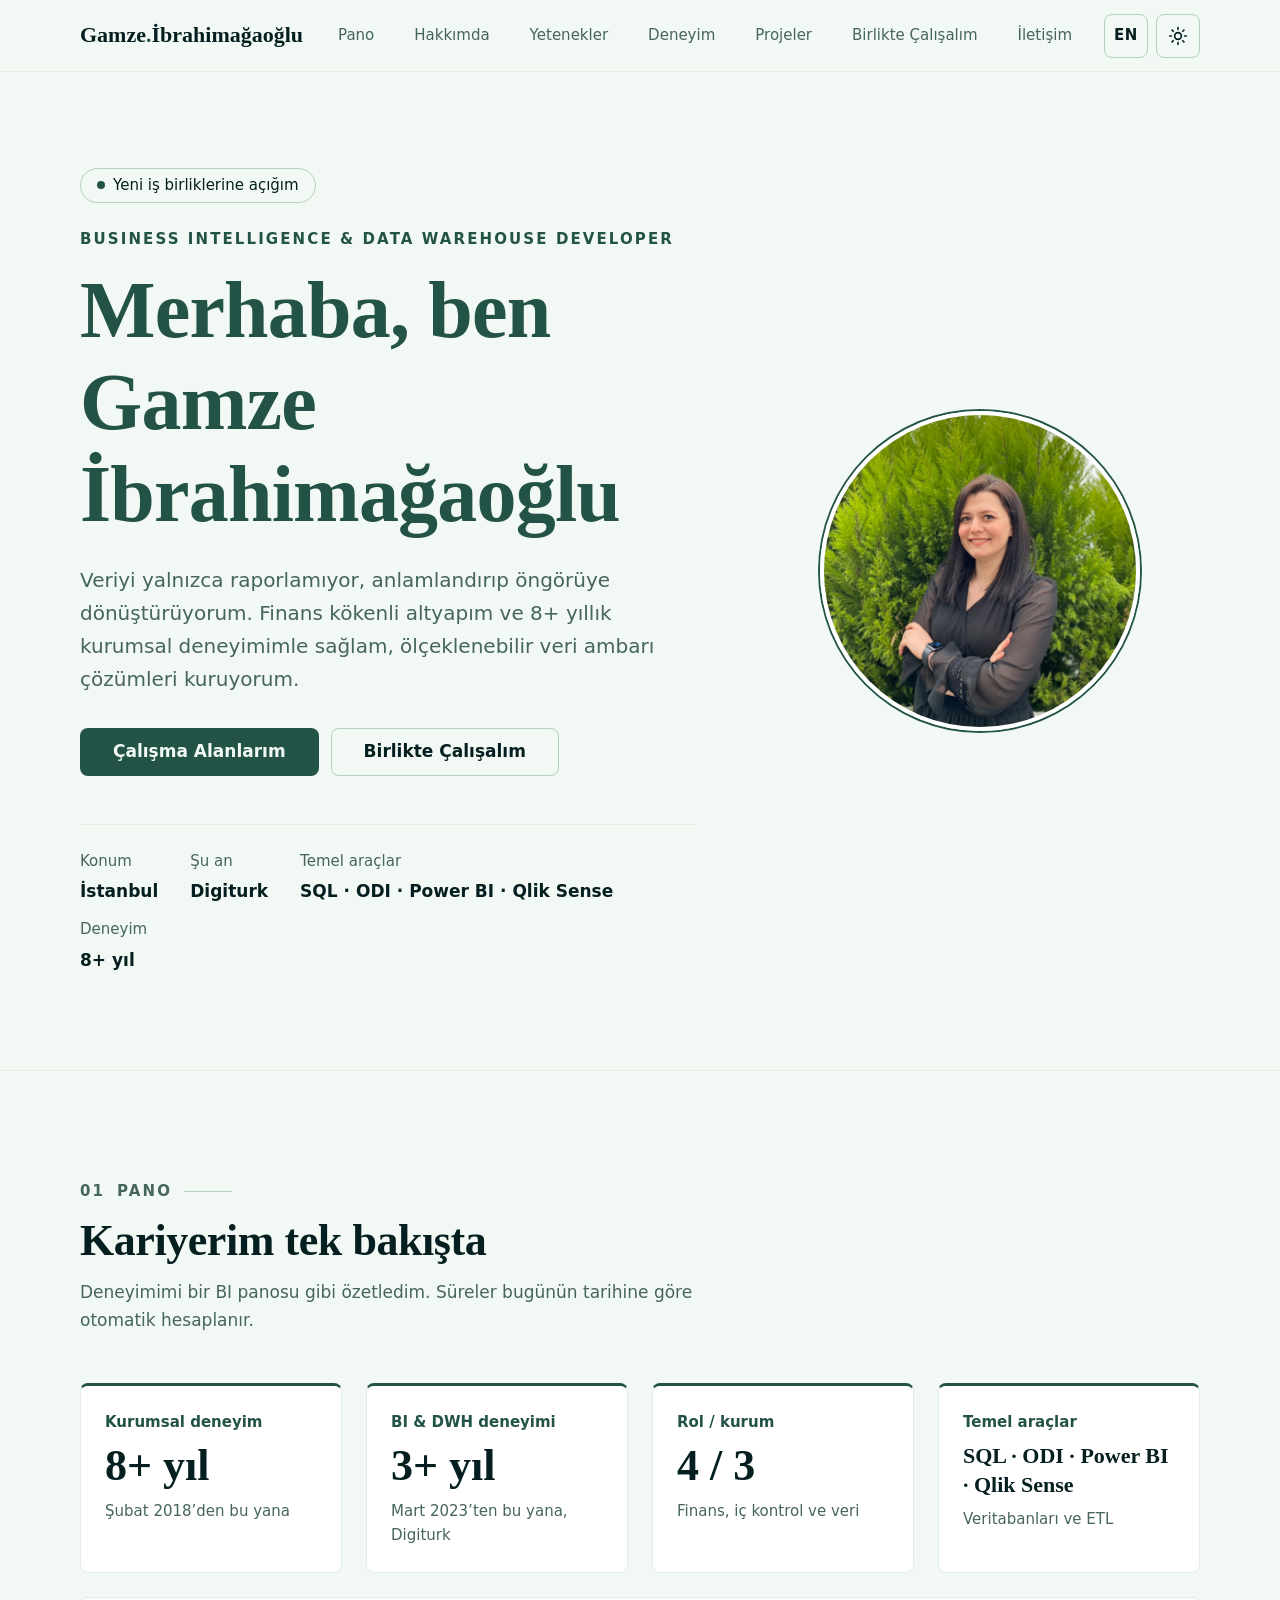
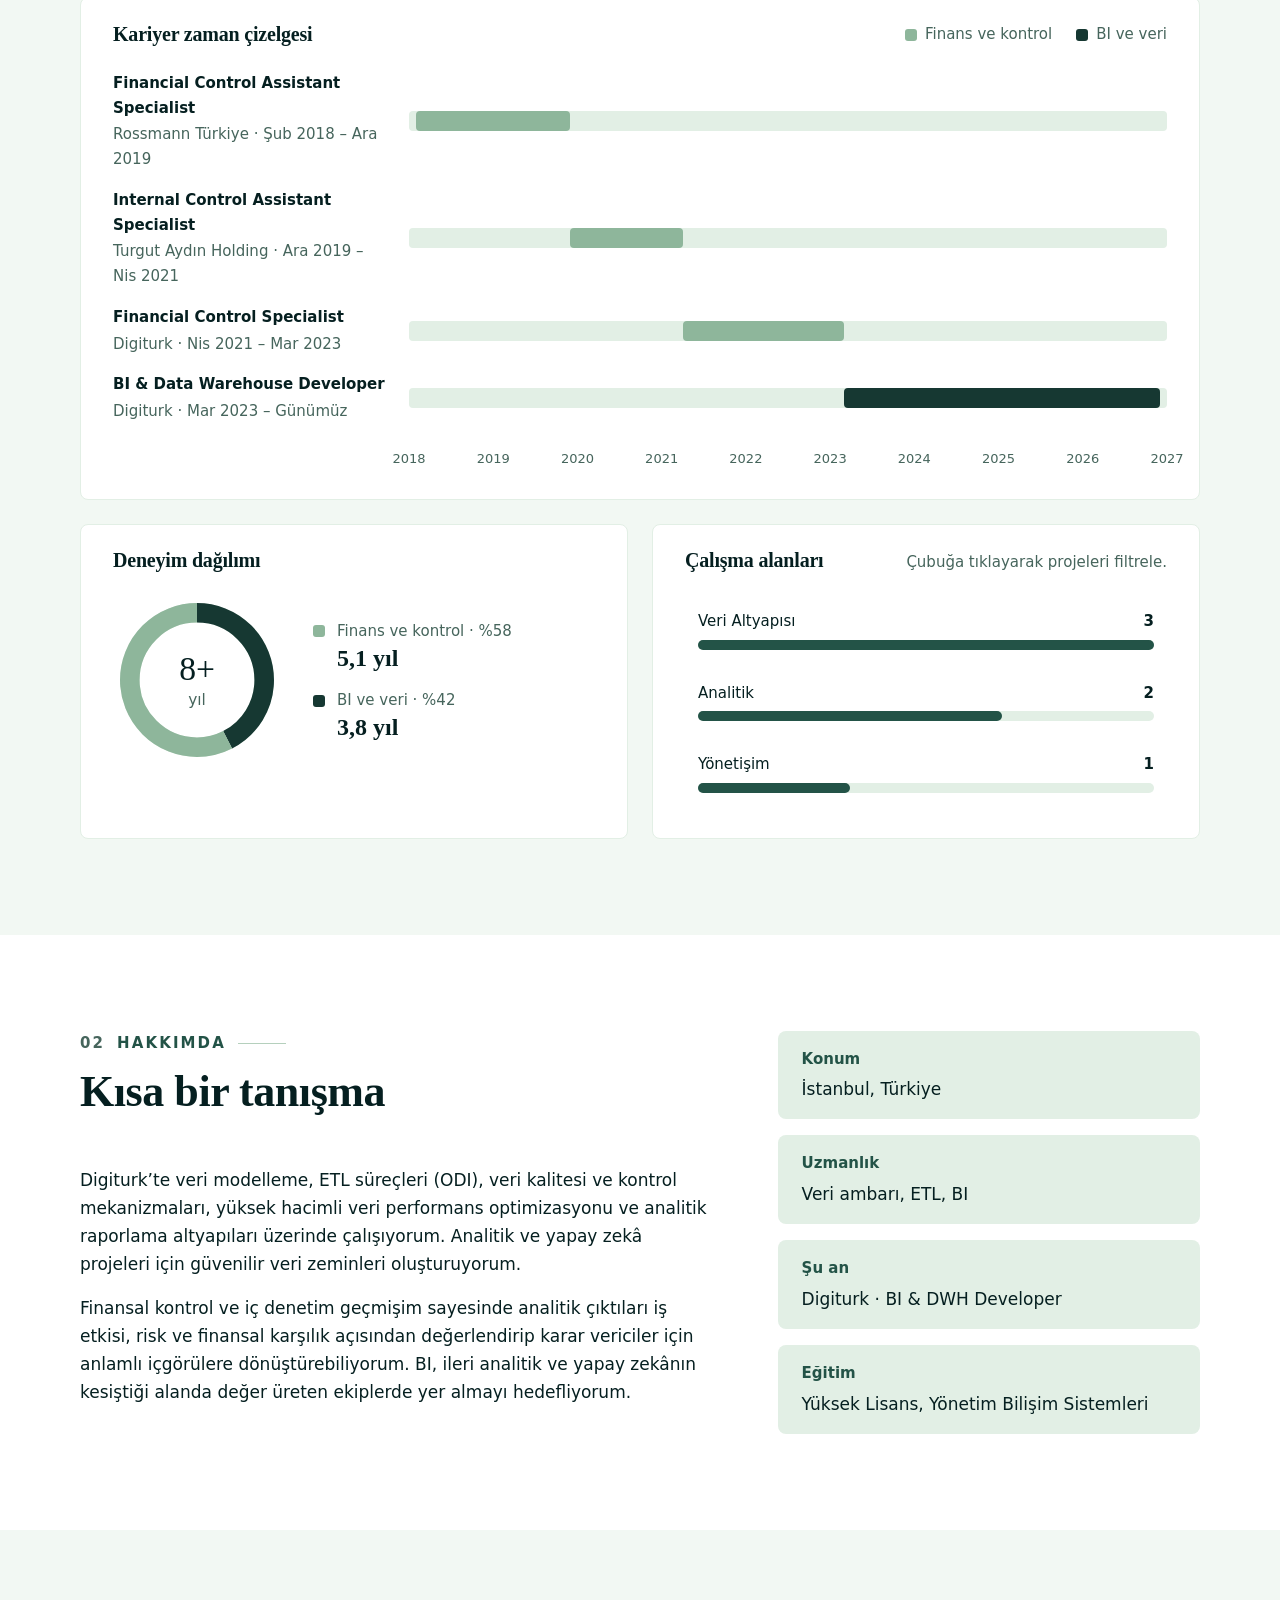
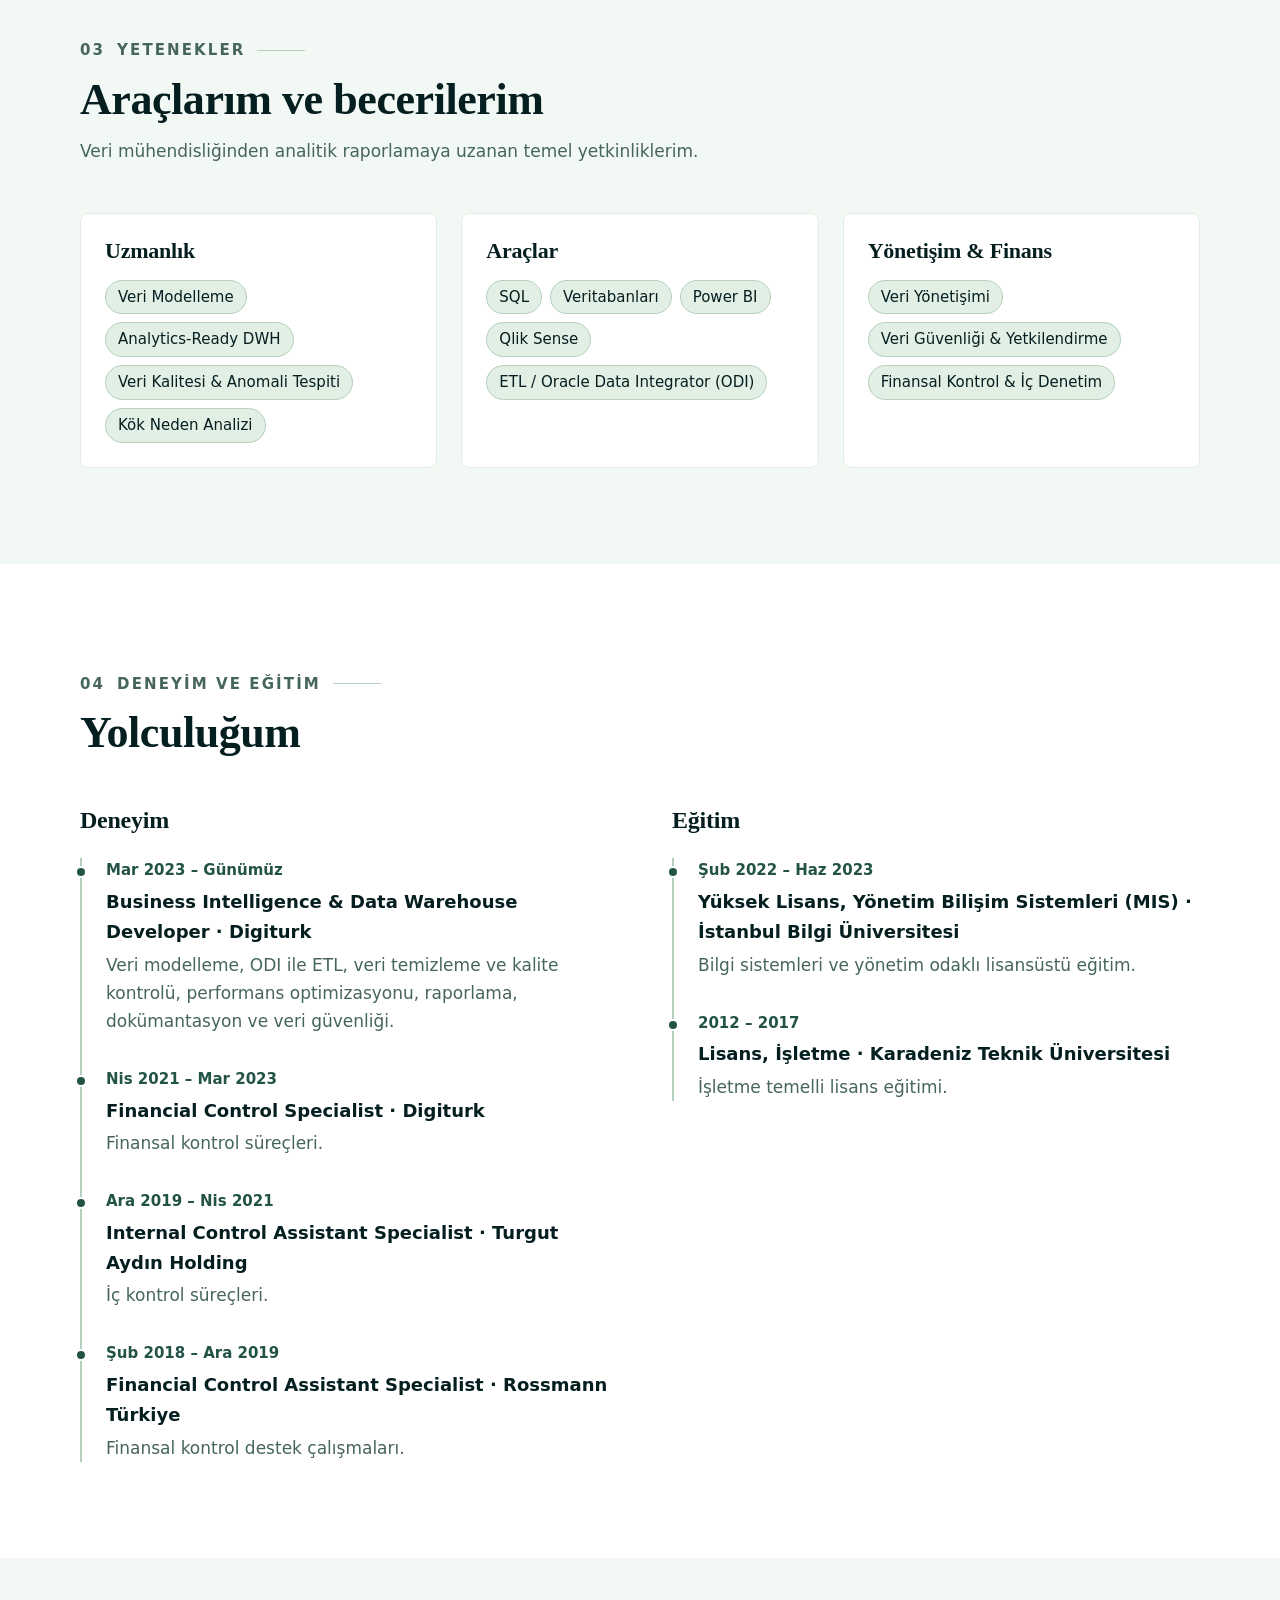
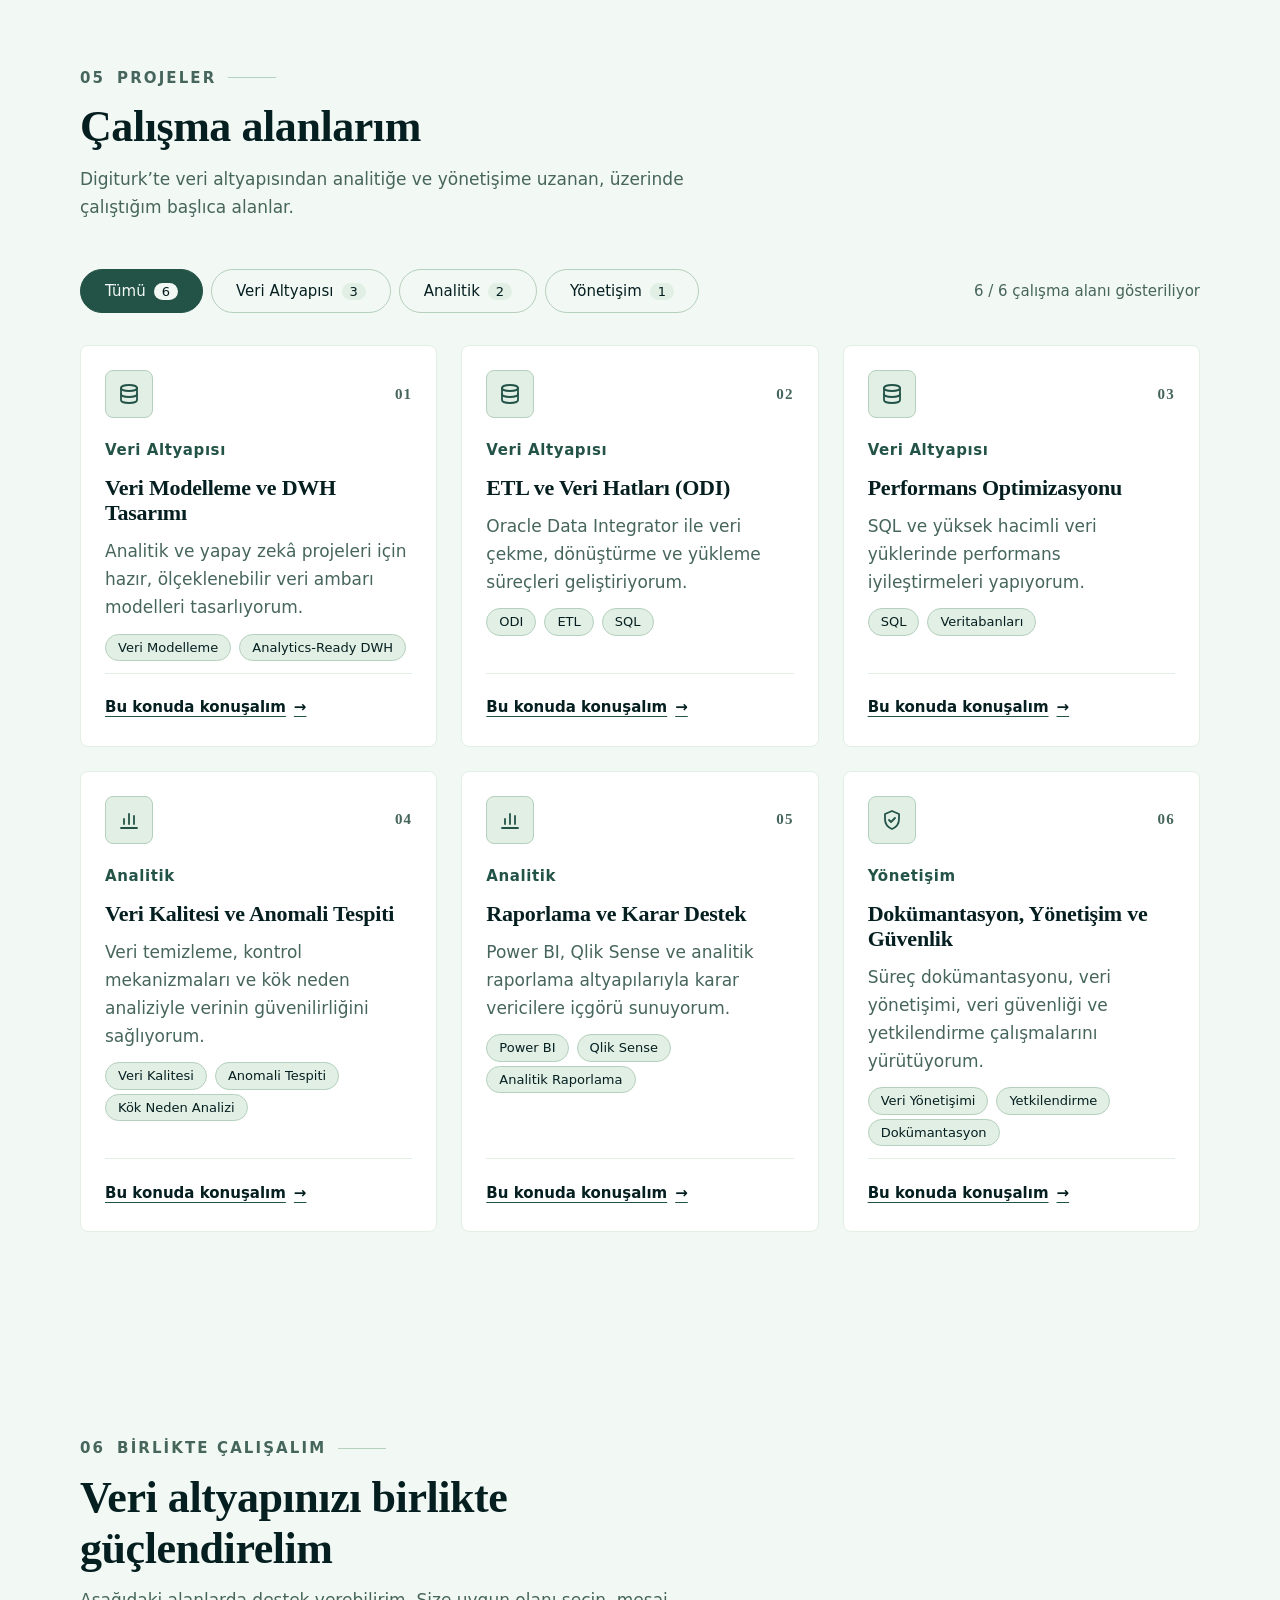
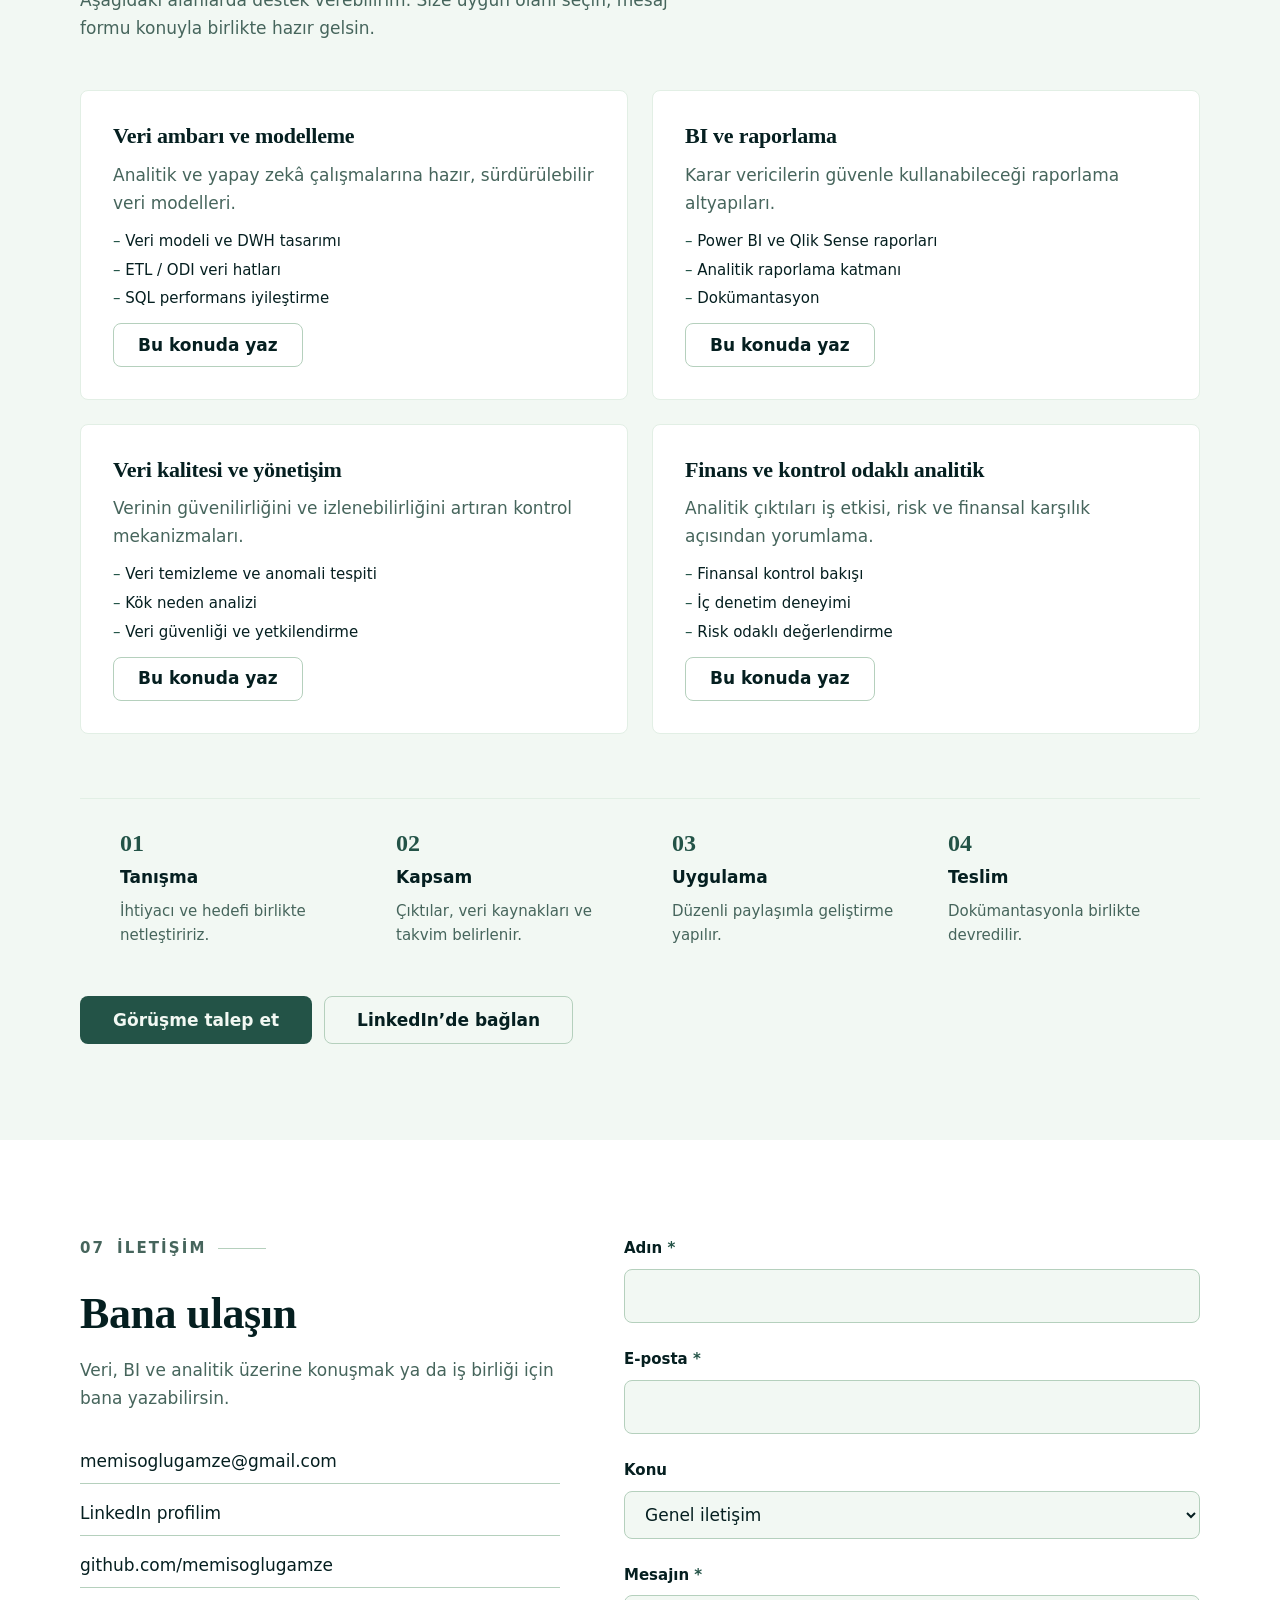
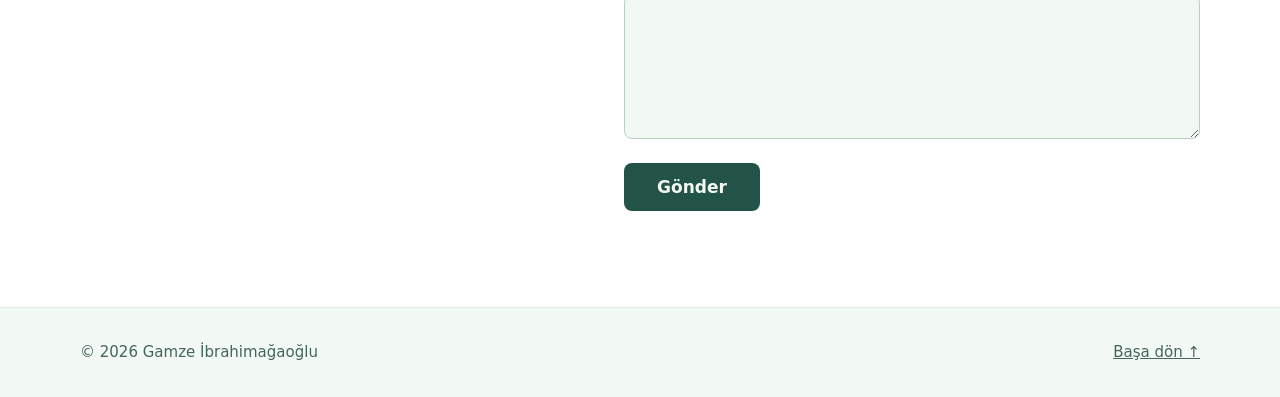
==== commit ff8d6e22: "Add light/dark theme toggle and Turkish/English language switch Co-authored-by: Copilot <223556219+C" ====
--- a/index.html
+++ b/index.html
@@ -4,6 +4,17 @@
 <meta charset="utf-8">
 <meta name="viewport" content="width=device-width, initial-scale=1">
 <meta name="theme-color" content="#051F20">
+<script>
+  // Tema boyamadan önce uygulanır: kayıtlı seçim, yoksa cihaz tercihi
+  (function () {
+    try {
+      var t = localStorage.getItem('theme') || (matchMedia('(prefers-color-scheme: light)').matches ? 'light' : 'dark');
+      document.documentElement.setAttribute('data-theme', t);
+      var l = localStorage.getItem('lang');
+      if (l === 'en') document.documentElement.lang = 'en';
+    } catch (e) {}
+  })();
+</script>
 <link rel="stylesheet" href="colors.css">
 <title>Gamze İbrahimağaoğlu — BI &amp; Data Warehouse Developer</title>
 <meta name="description" content="Gamze İbrahimağaoğlu: Business Intelligence ve Data Warehouse Developer. Veri modelleme, ETL, veri kalitesi ve analitik raporlama.">
@@ -74,6 +85,11 @@
 nav.main a:hover { background: var(--c-800); color: var(--c-100); }
 nav.main a[aria-current="true"] { background: var(--c-800); color: var(--c-100); box-shadow: inset 0 -2px 0 var(--c-400); }
 .menu-btn { display: none; min-width: 44px; min-height: 44px; background: transparent; color: var(--c-100); border: 1px solid var(--c-700); border-radius: var(--radius); cursor: pointer; align-items: center; justify-content: center; }
+nav.main .nav-tools { display: flex; gap: var(--sp-2); margin-left: var(--sp-2); }
+.tool-btn { display: inline-flex; align-items: center; justify-content: center; min-width: 44px; min-height: 44px; padding-inline: var(--sp-2); background: transparent; color: var(--c-100); border: 1px solid var(--c-700); border-radius: var(--radius); font: 600 var(--fs-small)/1 var(--font-body); letter-spacing: 0.04em; cursor: pointer; transition: background var(--dur-fast) ease-out, border-color var(--dur-fast) ease-out; }
+.tool-btn:hover { background: var(--c-800); border-color: var(--c-400); }
+.tool-btn svg { width: 20px; height: 20px; }
+:root[data-theme="light"] .icon-moon, :root:not([data-theme="light"]) .icon-sun { display: none; }
 
 /* buttons */
 .btn { display: inline-flex; align-items: center; justify-content: center; gap: var(--sp-2); min-height: 48px; padding-inline: var(--sp-6); border-radius: var(--radius); font: 600 var(--fs-body)/1 var(--font-body); text-decoration: none; cursor: pointer; border: 1px solid transparent; transition: background var(--dur-fast) ease-out, transform var(--dur-fast) ease-out, border-color var(--dur-fast) ease-out; }
@@ -113,8 +129,8 @@
 .legend { display: flex; flex-wrap: wrap; gap: var(--sp-2) var(--sp-5); font-size: var(--fs-small); color: var(--text-muted); }
 .legend li { display: inline-flex; align-items: center; gap: var(--sp-2); }
 .dot { width: 12px; height: 12px; border-radius: 3px; flex: none; }
-.is-fin { background: var(--c-100); }
-.is-bi { background: var(--c-400); }
+.is-fin { background: var(--chart-fin); }
+.is-bi { background: var(--chart-bi); }
 .gantt { display: grid; gap: var(--sp-4); list-style: none; margin: 0; padding: 0; }
 .g-row, .g-axis { display: grid; grid-template-columns: minmax(0, 17rem) minmax(0, 1fr); gap: var(--sp-5); align-items: center; }
 .g-label { display: grid; gap: 2px; }
@@ -128,8 +144,8 @@
 .donut { width: 168px; height: 168px; flex: none; }
 .donut circle { fill: none; stroke-width: 14; }
 .donut .d-track { stroke: var(--c-800); }
-.donut .d-fin { stroke: var(--c-100); }
-.donut .d-bi { stroke: var(--c-400); }
+.donut .d-fin { stroke: var(--chart-fin); }
+.donut .d-bi { stroke: var(--chart-bi); }
 .donut text { fill: var(--c-100); text-anchor: middle; font-family: var(--font-display); }
 .donut .d-sub { fill: var(--text-muted); font-family: var(--font-body); }
 .split { display: grid; gap: var(--sp-4); }
@@ -252,6 +268,7 @@
 input[aria-invalid="true"], textarea[aria-invalid="true"] { border-color: var(--danger); }
 .err { color: var(--danger); font-size: var(--fs-small); }
 .err::before { content: "Hata: "; font-weight: 700; }
+:lang(en) .err::before { content: "Error: "; }
 .status { padding: var(--sp-4); border-radius: var(--radius); background: var(--c-800); border: 1px solid var(--c-400); }
 .status.is-error { border-color: var(--danger); }
 
@@ -263,6 +280,13 @@
 .reveal.in { opacity: 1; transform: none; }
 .no-js .reveal { opacity: 1; transform: none; }
 
+@media (max-width: 1199px) {
+  .menu-btn { display: inline-flex; }
+  nav.main { position: absolute; top: var(--header-h); left: 0; right: 0; background: var(--c-950); border-bottom: 1px solid var(--c-800); padding: var(--sp-3) var(--sp-5) var(--sp-5); }
+  nav.main ul { flex-direction: column; }
+  nav.main a { width: 100%; }
+  nav.main .nav-tools { margin: var(--sp-2) 0 0; padding-top: var(--sp-3); border-top: 1px solid var(--c-800); }
+}
 @media (max-width: 1023px) {
   .skill-grid, .proj-grid, .kpis { grid-template-columns: repeat(2, minmax(0, 1fr)); }
   .steps { grid-template-columns: repeat(2, minmax(0, 1fr)); }
@@ -271,10 +295,6 @@
   section { padding-block: var(--sp-8); }
 }
 @media (max-width: 767px) {
-  .menu-btn { display: inline-flex; }
-  nav.main { position: absolute; top: var(--header-h); left: 0; right: 0; background: var(--c-950); border-bottom: 1px solid var(--c-800); padding: var(--sp-3) var(--sp-5) var(--sp-5); }
-  nav.main ul { flex-direction: column; }
-  nav.main a { width: 100%; }
   .skill-grid, .proj-grid, .collab-grid, .steps, .kpis { grid-template-columns: minmax(0, 1fr); }
   .panel { padding: var(--sp-5); }
   .g-row, .g-axis { grid-template-columns: minmax(0, 1fr); gap: var(--sp-2); }
@@ -291,23 +311,30 @@
 </style>
 </head>
 <body class="no-js">
-<a class="skip" href="#main">İçeriğe geç</a>
+<a class="skip" href="#main" data-i18n="a.skip">İçeriğe geç</a>
 
 <header class="site">
   <div class="wrap">
-    <a class="logo" href="#top" aria-label="Ana sayfa">Gamze<b>.</b>İbrahimağaoğlu</a>
+    <a class="logo" href="#top" aria-label="Ana sayfa" data-i18n-attr="aria-label:a.home">Gamze<b>.</b>İbrahimağaoğlu</a>
     <button class="menu-btn" id="menuBtn" type="button" aria-expanded="false" aria-controls="nav" aria-label="Menüyü aç">
       <svg class="od-icon" style="--od-icon-size:24px" viewBox="0 0 24 24" fill="none" stroke="currentColor" stroke-width="2" stroke-linecap="round" aria-hidden="true"><path d="M4 7h16M4 12h16M4 17h16"/></svg>
     </button>
-    <nav class="main" id="nav" aria-label="Ana gezinme">
+    <nav class="main" id="nav" aria-label="Ana gezinme" data-i18n-attr="aria-label:a.nav">
       <ul>
-        <li><a href="#dashboard">Pano</a></li>
-        <li><a href="#about">Hakkımda</a></li>
-        <li><a href="#skills">Yetenekler</a></li>
-        <li><a href="#experience">Deneyim</a></li>
-        <li><a href="#projects">Projeler</a></li>
-        <li><a href="#collaborate">Birlikte Çalışalım</a></li>
-        <li><a href="#contact">İletişim</a></li>
+        <li><a href="#dashboard" data-i18n="nav.dashboard">Pano</a></li>
+        <li><a href="#about" data-i18n="nav.about">Hakkımda</a></li>
+        <li><a href="#skills" data-i18n="nav.skills">Yetenekler</a></li>
+        <li><a href="#experience" data-i18n="nav.experience">Deneyim</a></li>
+        <li><a href="#projects" data-i18n="nav.projects">Projeler</a></li>
+        <li><a href="#collaborate" data-i18n="nav.collab">Birlikte Çalışalım</a></li>
+        <li><a href="#contact" data-i18n="nav.contact">İletişim</a></li>
+        <li class="nav-tools">
+          <button class="tool-btn" id="langBtn" type="button" aria-label="Switch to English" lang="en">EN</button>
+          <button class="tool-btn" id="themeBtn" type="button" aria-label="Açık temaya geç">
+            <svg class="icon-sun" viewBox="0 0 24 24" fill="none" stroke="currentColor" stroke-width="2" stroke-linecap="round" aria-hidden="true"><circle cx="12" cy="12" r="4"/><path d="M12 2v2M12 20v2M4.9 4.9l1.4 1.4M17.7 17.7l1.4 1.4M2 12h2M20 12h2M4.9 19.1l1.4-1.4M17.7 6.3l1.4-1.4"/></svg>
+            <svg class="icon-moon" viewBox="0 0 24 24" fill="none" stroke="currentColor" stroke-width="2" stroke-linecap="round" stroke-linejoin="round" aria-hidden="true"><path d="M21 12.8A9 9 0 1 1 11.2 3a7 7 0 0 0 9.8 9.8Z"/></svg>
+          </button>
+        </li>
       </ul>
     </nav>
   </div>
@@ -317,67 +344,67 @@
   <section class="hero" id="top">
     <div class="wrap hero-grid">
       <div>
-        <p class="status-pill">Yeni iş birliklerine açığım</p>
+        <p class="status-pill" data-i18n="hero.pill">Yeni iş birliklerine açığım</p>
         <p class="eyebrow" lang="en">Business Intelligence &amp; Data Warehouse Developer</p>
-        <h1>Merhaba, ben <span>Gamze İbrahimağaoğlu</span></h1>
-        <p class="lead">Veriyi yalnızca raporlamıyor, anlamlandırıp öngörüye dönüştürüyorum. Finans kökenli altyapım ve 8+ yıllık kurumsal deneyimimle sağlam, ölçeklenebilir veri ambarı çözümleri kuruyorum.</p>
+        <h1><span data-i18n="hero.hi">Merhaba, ben</span> <span>Gamze İbrahimağaoğlu</span></h1>
+        <p class="lead" data-i18n="hero.lead">Veriyi yalnızca raporlamıyor, anlamlandırıp öngörüye dönüştürüyorum. Finans kökenli altyapım ve 8+ yıllık kurumsal deneyimimle sağlam, ölçeklenebilir veri ambarı çözümleri kuruyorum.</p>
         <div class="actions">
-          <a class="btn btn-primary" href="#projects">Çalışma Alanlarım</a>
-          <a class="btn btn-ghost" href="#collaborate">Birlikte Çalışalım</a>
+          <a class="btn btn-primary" href="#projects" data-i18n="hero.cta1">Çalışma Alanlarım</a>
+          <a class="btn btn-ghost" href="#collaborate" data-i18n="nav.collab">Birlikte Çalışalım</a>
         </div>
         <dl class="hero-meta">
-          <div><dt>Konum</dt><dd>İstanbul</dd></div>
-          <div><dt>Şu an</dt><dd>Digiturk</dd></div>
-          <div><dt>Temel araçlar</dt><dd>SQL · ODI · <span class="od-nowrap">Power BI</span> · <span class="od-nowrap">Qlik Sense</span></dd></div>
-          <div><dt>Deneyim</dt><dd>8+ yıl</dd></div>
+          <div><dt data-i18n="f.location">Konum</dt><dd data-i18n="hero.city">İstanbul</dd></div>
+          <div><dt data-i18n="f.current">Şu an</dt><dd>Digiturk</dd></div>
+          <div><dt data-i18n="f.tools">Temel araçlar</dt><dd>SQL · ODI · <span class="od-nowrap">Power BI</span> · <span class="od-nowrap">Qlik Sense</span></dd></div>
+          <div><dt data-i18n="f.experience">Deneyim</dt><dd data-i18n="hero.years">8+ yıl</dd></div>
         </dl>
       </div>
-      <img class="portrait-img" src="profile.jpeg" width="680" height="680" alt="Gamze İbrahimağaoğlu'nun profil fotoğrafı">
+      <img class="portrait-img" src="profile.jpeg" width="680" height="680" alt="Gamze İbrahimağaoğlu'nun profil fotoğrafı" data-i18n-attr="alt:a.photo">
     </div>
   </section>
 
   <section class="dashboard" id="dashboard">
     <div class="wrap">
       <div class="sec-head reveal">
-        <p class="eyebrow">Pano</p>
-        <h2>Kariyerim tek bakışta</h2>
-        <p>Deneyimimi bir BI panosu gibi özetledim. Süreler bugünün tarihine göre otomatik hesaplanır.</p>
+        <p class="eyebrow" data-i18n="nav.dashboard">Pano</p>
+        <h2 data-i18n="dash.title">Kariyerim tek bakışta</h2>
+        <p data-i18n="dash.intro">Deneyimimi bir BI panosu gibi özetledim. Süreler bugünün tarihine göre otomatik hesaplanır.</p>
       </div>
       <ul class="kpis">
-        <li class="kpi reveal"><span class="kpi-label">Kurumsal deneyim</span><strong class="kpi-value" id="kpiTotal">8+ yıl</strong><span class="kpi-note">Şubat 2018’den bu yana</span></li>
-        <li class="kpi reveal"><span class="kpi-label">BI &amp; DWH deneyimi</span><strong class="kpi-value" id="kpiBi">3+ yıl</strong><span class="kpi-note">Mart 2023’ten bu yana, Digiturk</span></li>
-        <li class="kpi reveal"><span class="kpi-label">Rol / kurum</span><strong class="kpi-value" id="kpiRoles">4 / 3</strong><span class="kpi-note">Finans, iç kontrol ve veri</span></li>
-        <li class="kpi reveal"><span class="kpi-label">Temel araçlar</span><strong class="kpi-value is-text">SQL · ODI · <span class="od-nowrap">Power BI</span> · <span class="od-nowrap">Qlik Sense</span></strong><span class="kpi-note">Veritabanları ve ETL</span></li>
+        <li class="kpi reveal"><span class="kpi-label" data-i18n="kpi.total">Kurumsal deneyim</span><strong class="kpi-value" id="kpiTotal">8+ yıl</strong><span class="kpi-note" data-i18n="kpi.totalNote">Şubat 2018’den bu yana</span></li>
+        <li class="kpi reveal"><span class="kpi-label" data-i18n="kpi.bi">BI &amp; DWH deneyimi</span><strong class="kpi-value" id="kpiBi">3+ yıl</strong><span class="kpi-note" data-i18n="kpi.biNote">Mart 2023’ten bu yana, Digiturk</span></li>
+        <li class="kpi reveal"><span class="kpi-label" data-i18n="kpi.roles">Rol / kurum</span><strong class="kpi-value" id="kpiRoles">4 / 3</strong><span class="kpi-note" data-i18n="kpi.rolesNote">Finans, iç kontrol ve veri</span></li>
+        <li class="kpi reveal"><span class="kpi-label" data-i18n="f.tools">Temel araçlar</span><strong class="kpi-value is-text">SQL · ODI · <span class="od-nowrap">Power BI</span> · <span class="od-nowrap">Qlik Sense</span></strong><span class="kpi-note" data-i18n="kpi.toolsNote">Veritabanları ve ETL</span></li>
       </ul>
       <div class="dash-grid">
         <article class="panel panel-wide reveal">
           <div class="panel-head">
-            <h3>Kariyer zaman çizelgesi</h3>
+            <h3 data-i18n="dash.timeline">Kariyer zaman çizelgesi</h3>
             <ul class="legend">
-              <li><span class="dot is-fin" aria-hidden="true"></span>Finans ve kontrol</li>
-              <li><span class="dot is-bi" aria-hidden="true"></span>BI ve veri</li>
+              <li><span class="dot is-fin" aria-hidden="true"></span><span data-i18n="track.fin">Finans ve kontrol</span></li>
+              <li><span class="dot is-bi" aria-hidden="true"></span><span data-i18n="track.bi">BI ve veri</span></li>
             </ul>
           </div>
           <ol class="gantt" id="gantt"></ol>
           <div class="g-axis" aria-hidden="true"><span></span><div class="g-ticks" id="ganttTicks"></div></div>
         </article>
         <article class="panel reveal">
-          <div class="panel-head"><h3>Deneyim dağılımı</h3></div>
+          <div class="panel-head"><h3 data-i18n="dash.split">Deneyim dağılımı</h3></div>
           <div class="donut-wrap">
             <svg class="donut" viewBox="0 0 120 120" aria-hidden="true">
               <circle class="d-track" cx="60" cy="60" r="48"/>
               <circle class="d-bi" id="donutBi" cx="60" cy="60" r="48" pathLength="100" transform="rotate(-90 60 60)"/>
               <circle class="d-fin" id="donutFin" cx="60" cy="60" r="48" pathLength="100" transform="rotate(-90 60 60)"/>
               <text x="60" y="60" font-size="24" id="donutTotal">8+</text>
-              <text class="d-sub" x="60" y="78" font-size="11">yıl</text>
+              <text class="d-sub" x="60" y="78" font-size="11" data-i18n="u.years">yıl</text>
             </svg>
             <ul class="split" id="donutLegend"></ul>
           </div>
         </article>
         <article class="panel reveal">
           <div class="panel-head">
-            <h3>Çalışma alanları</h3>
-            <p>Çubuğa tıklayarak projeleri filtrele.</p>
+            <h3 data-i18n="dash.areas">Çalışma alanları</h3>
+            <p data-i18n="dash.areasHint">Çubuğa tıklayarak projeleri filtrele.</p>
           </div>
           <ul class="bars" id="catBars"></ul>
         </article>
@@ -388,18 +415,18 @@
   <section class="about" id="about">
     <div class="wrap about-grid">
       <div class="reveal">
-        <p class="eyebrow">Hakkımda</p>
-        <div class="sec-head"><h2>Kısa bir tanışma</h2></div>
+        <p class="eyebrow" data-i18n="nav.about">Hakkımda</p>
+        <div class="sec-head"><h2 data-i18n="about.title">Kısa bir tanışma</h2></div>
         <div class="about-text">
-          <p>Digiturk’te veri modelleme, ETL süreçleri (ODI), veri kalitesi ve kontrol mekanizmaları, yüksek hacimli veri performans optimizasyonu ve analitik raporlama altyapıları üzerinde çalışıyorum. Analitik ve yapay zekâ projeleri için güvenilir veri zeminleri oluşturuyorum.</p>
-          <p>Finansal kontrol ve iç denetim geçmişim sayesinde analitik çıktıları iş etkisi, risk ve finansal karşılık açısından değerlendirip karar vericiler için anlamlı içgörülere dönüştürebiliyorum. BI, ileri analitik ve yapay zekânın kesiştiği alanda değer üreten ekiplerde yer almayı hedefliyorum.</p>
+          <p data-i18n="about.p1">Digiturk’te veri modelleme, ETL süreçleri (ODI), veri kalitesi ve kontrol mekanizmaları, yüksek hacimli veri performans optimizasyonu ve analitik raporlama altyapıları üzerinde çalışıyorum. Analitik ve yapay zekâ projeleri için güvenilir veri zeminleri oluşturuyorum.</p>
+          <p data-i18n="about.p2">Finansal kontrol ve iç denetim geçmişim sayesinde analitik çıktıları iş etkisi, risk ve finansal karşılık açısından değerlendirip karar vericiler için anlamlı içgörülere dönüştürebiliyorum. BI, ileri analitik ve yapay zekânın kesiştiği alanda değer üreten ekiplerde yer almayı hedefliyorum.</p>
         </div>
       </div>
       <dl class="facts reveal">
-        <div class="fact"><dt>Konum</dt><dd>İstanbul, Türkiye</dd></div>
-        <div class="fact"><dt>Uzmanlık</dt><dd>Veri ambarı, ETL, BI</dd></div>
-        <div class="fact"><dt>Şu an</dt><dd>Digiturk · BI &amp; DWH Developer</dd></div>
-        <div class="fact"><dt>Eğitim</dt><dd>Yüksek Lisans, Yönetim Bilişim Sistemleri</dd></div>
+        <div class="fact"><dt data-i18n="f.location">Konum</dt><dd data-i18n="about.city">İstanbul, Türkiye</dd></div>
+        <div class="fact"><dt data-i18n="f.expertise">Uzmanlık</dt><dd data-i18n="about.expertise">Veri ambarı, ETL, BI</dd></div>
+        <div class="fact"><dt data-i18n="f.current">Şu an</dt><dd>Digiturk · BI &amp; DWH Developer</dd></div>
+        <div class="fact"><dt data-i18n="f.education">Eğitim</dt><dd data-i18n="about.degree">Yüksek Lisans, Yönetim Bilişim Sistemleri</dd></div>
       </dl>
     </div>
   </section>
@@ -407,22 +434,22 @@
   <section id="skills">
     <div class="wrap">
       <div class="sec-head reveal">
-        <p class="eyebrow">Yetenekler</p>
-        <h2>Araçlarım ve becerilerim</h2>
-        <p>Veri mühendisliğinden analitik raporlamaya uzanan temel yetkinliklerim.</p>
+        <p class="eyebrow" data-i18n="nav.skills">Yetenekler</p>
+        <h2 data-i18n="skills.title">Araçlarım ve becerilerim</h2>
+        <p data-i18n="skills.intro">Veri mühendisliğinden analitik raporlamaya uzanan temel yetkinliklerim.</p>
       </div>
       <div class="skill-grid">
         <article class="skill-group reveal">
-          <h3>Uzmanlık</h3>
-          <ul class="tags"><li class="tag">Veri Modelleme</li><li class="tag">Analytics-Ready DWH</li><li class="tag">Veri Kalitesi &amp; Anomali Tespiti</li><li class="tag">Kök Neden Analizi</li></ul>
+          <h3 data-i18n="f.expertise">Uzmanlık</h3>
+          <ul class="tags"><li class="tag" data-i18n="tag.modeling">Veri Modelleme</li><li class="tag">Analytics-Ready DWH</li><li class="tag" data-i18n="tag.qualityAnomaly">Veri Kalitesi &amp; Anomali Tespiti</li><li class="tag" data-i18n="tag.rca">Kök Neden Analizi</li></ul>
         </article>
         <article class="skill-group reveal">
-          <h3>Araçlar</h3>
-          <ul class="tags"><li class="tag">SQL</li><li class="tag">Veritabanları</li><li class="tag">Power BI</li><li class="tag">Qlik Sense</li><li class="tag">ETL / Oracle Data Integrator (ODI)</li></ul>
+          <h3 data-i18n="skills.tools">Araçlar</h3>
+          <ul class="tags"><li class="tag">SQL</li><li class="tag" data-i18n="tag.db">Veritabanları</li><li class="tag">Power BI</li><li class="tag">Qlik Sense</li><li class="tag">ETL / Oracle Data Integrator (ODI)</li></ul>
         </article>
         <article class="skill-group reveal">
-          <h3>Yönetişim &amp; Finans</h3>
-          <ul class="tags"><li class="tag">Veri Yönetişimi</li><li class="tag">Veri Güvenliği &amp; Yetkilendirme</li><li class="tag">Finansal Kontrol &amp; İç Denetim</li></ul>
+          <h3 data-i18n="skills.gov">Yönetişim &amp; Finans</h3>
+          <ul class="tags"><li class="tag" data-i18n="tag.governance">Veri Yönetişimi</li><li class="tag" data-i18n="tag.security">Veri Güvenliği &amp; Yetkilendirme</li><li class="tag" data-i18n="tag.finance">Finansal Kontrol &amp; İç Denetim</li></ul>
         </article>
       </div>
     </div>
@@ -431,24 +458,24 @@
   <section class="experience" id="experience">
     <div class="wrap">
       <div class="sec-head reveal">
-        <p class="eyebrow">Deneyim ve eğitim</p>
-        <h2>Yolculuğum</h2>
+        <p class="eyebrow" data-i18n="exp.eyebrow">Deneyim ve eğitim</p>
+        <h2 data-i18n="exp.title">Yolculuğum</h2>
       </div>
       <div class="tl-grid">
         <div class="tl reveal">
-          <h3>Deneyim</h3>
+          <h3 data-i18n="f.experience">Deneyim</h3>
           <ol>
-            <li><time>Mar 2023 – Günümüz</time><h4>Business Intelligence &amp; Data Warehouse Developer · Digiturk</h4><p>Veri modelleme, ODI ile ETL, veri temizleme ve kalite kontrolü, performans optimizasyonu, raporlama, dokümantasyon ve veri güvenliği.</p></li>
-            <li><time>Nis 2021 – Mar 2023</time><h4>Financial Control Specialist · Digiturk</h4><p>Finansal kontrol süreçleri.</p></li>
-            <li><time>Ara 2019 – Nis 2021</time><h4>Internal Control Assistant Specialist · Turgut Aydın Holding</h4><p>İç kontrol süreçleri.</p></li>
-            <li><time>Şub 2018 – Ara 2019</time><h4>Financial Control Assistant Specialist · Rossmann Türkiye</h4><p>Finansal kontrol destek çalışmaları.</p></li>
+            <li><time data-i18n="exp.d1">Mar 2023 – Günümüz</time><h4>Business Intelligence &amp; Data Warehouse Developer · Digiturk</h4><p data-i18n="exp.p1">Veri modelleme, ODI ile ETL, veri temizleme ve kalite kontrolü, performans optimizasyonu, raporlama, dokümantasyon ve veri güvenliği.</p></li>
+            <li><time data-i18n="exp.d2">Nis 2021 – Mar 2023</time><h4>Financial Control Specialist · Digiturk</h4><p data-i18n="exp.p2">Finansal kontrol süreçleri.</p></li>
+            <li><time data-i18n="exp.d3">Ara 2019 – Nis 2021</time><h4>Internal Control Assistant Specialist · Turgut Aydın Holding</h4><p data-i18n="exp.p3">İç kontrol süreçleri.</p></li>
+            <li><time data-i18n="exp.d4">Şub 2018 – Ara 2019</time><h4>Financial Control Assistant Specialist · Rossmann Türkiye</h4><p data-i18n="exp.p4">Finansal kontrol destek çalışmaları.</p></li>
           </ol>
         </div>
         <div class="tl reveal">
-          <h3>Eğitim</h3>
+          <h3 data-i18n="f.education">Eğitim</h3>
           <ol>
-            <li><time>Şub 2022 – Haz 2023</time><h4>Yüksek Lisans, Yönetim Bilişim Sistemleri (MIS) · İstanbul Bilgi Üniversitesi</h4><p>Bilgi sistemleri ve yönetim odaklı lisansüstü eğitim.</p></li>
-            <li><time>2012 – 2017</time><h4>Lisans, İşletme · Karadeniz Teknik Üniversitesi</h4><p>İşletme temelli lisans eğitimi.</p></li>
+            <li><time data-i18n="edu.d1">Şub 2022 – Haz 2023</time><h4 data-i18n="edu.h1">Yüksek Lisans, Yönetim Bilişim Sistemleri (MIS) · İstanbul Bilgi Üniversitesi</h4><p data-i18n="edu.p1">Bilgi sistemleri ve yönetim odaklı lisansüstü eğitim.</p></li>
+            <li><time>2012 – 2017</time><h4 data-i18n="edu.h2">Lisans, İşletme · Karadeniz Teknik Üniversitesi</h4><p data-i18n="edu.p2">İşletme temelli lisans eğitimi.</p></li>
           </ol>
         </div>
       </div>
@@ -458,66 +485,66 @@
   <section id="projects">
     <div class="wrap">
       <div class="sec-head reveal">
-        <p class="eyebrow">Projeler</p>
-        <h2>Çalışma alanlarım</h2>
-        <p>Digiturk’te veri altyapısından analitiğe ve yönetişime uzanan, üzerinde çalıştığım başlıca alanlar.</p>
+        <p class="eyebrow" data-i18n="nav.projects">Projeler</p>
+        <h2 data-i18n="proj.title">Çalışma alanlarım</h2>
+        <p data-i18n="proj.intro">Digiturk’te veri altyapısından analitiğe ve yönetişime uzanan, üzerinde çalıştığım başlıca alanlar.</p>
       </div>
       <div class="proj-toolbar">
-        <div class="filters" role="group" aria-label="Çalışma alanı kategorisi">
-          <button class="filter" type="button" data-filter="all" aria-pressed="true">Tümü</button>
-          <button class="filter" type="button" data-filter="veri" aria-pressed="false">Veri Altyapısı</button>
-          <button class="filter" type="button" data-filter="analitik" aria-pressed="false">Analitik</button>
-          <button class="filter" type="button" data-filter="yonetisim" aria-pressed="false">Yönetişim</button>
+        <div class="filters" role="group" aria-label="Çalışma alanı kategorisi" data-i18n-attr="aria-label:a.filters">
+          <button class="filter" type="button" data-filter="all" aria-pressed="true"><span data-i18n="cat.all">Tümü</span></button>
+          <button class="filter" type="button" data-filter="veri" aria-pressed="false"><span data-i18n="cat.veri">Veri Altyapısı</span></button>
+          <button class="filter" type="button" data-filter="analitik" aria-pressed="false"><span data-i18n="cat.analitik">Analitik</span></button>
+          <button class="filter" type="button" data-filter="yonetisim" aria-pressed="false"><span data-i18n="cat.yonetisim">Yönetişim</span></button>
         </div>
         <p class="proj-count" id="projCount" aria-live="polite"></p>
       </div>
       <ul class="proj-grid" id="projGrid"></ul>
-      <p class="empty" id="projEmpty" hidden>Bu kategoride çalışma alanı yok. Başka bir kategori seçebilirsin.</p>
+      <p class="empty" id="projEmpty" hidden data-i18n="proj.empty">Bu kategoride çalışma alanı yok. Başka bir kategori seçebilirsin.</p>
     </div>
   </section>
 
   <section id="collaborate">
     <div class="wrap">
       <div class="sec-head reveal">
-        <p class="eyebrow">Birlikte çalışalım</p>
-        <h2>Veri altyapınızı birlikte güçlendirelim</h2>
-        <p>Aşağıdaki alanlarda destek verebilirim. Size uygun olanı seçin, mesaj formu konuyla birlikte hazır gelsin.</p>
+        <p class="eyebrow" data-i18n="collab.eyebrow">Birlikte çalışalım</p>
+        <h2 data-i18n="collab.title">Veri altyapınızı birlikte güçlendirelim</h2>
+        <p data-i18n="collab.intro">Aşağıdaki alanlarda destek verebilirim. Size uygun olanı seçin, mesaj formu konuyla birlikte hazır gelsin.</p>
       </div>
       <div class="collab-grid">
         <article class="collab-card reveal">
-          <h3>Veri ambarı ve modelleme</h3>
-          <p>Analitik ve yapay zekâ çalışmalarına hazır, sürdürülebilir veri modelleri.</p>
-          <ul><li>Veri modeli ve DWH tasarımı</li><li>ETL / ODI veri hatları</li><li>SQL performans iyileştirme</li></ul>
-          <button class="btn btn-ghost" type="button" data-topic="Veri ambarı ve modelleme">Bu konuda yaz</button>
+          <h3 data-i18n="topic.dwh">Veri ambarı ve modelleme</h3>
+          <p data-i18n="collab.c1">Analitik ve yapay zekâ çalışmalarına hazır, sürdürülebilir veri modelleri.</p>
+          <ul><li data-i18n="collab.c1a">Veri modeli ve DWH tasarımı</li><li data-i18n="collab.c1b">ETL / ODI veri hatları</li><li data-i18n="collab.c1c">SQL performans iyileştirme</li></ul>
+          <button class="btn btn-ghost" type="button" data-topic="Veri ambarı ve modelleme" data-i18n="collab.write">Bu konuda yaz</button>
         </article>
         <article class="collab-card reveal">
-          <h3>BI ve raporlama</h3>
-          <p>Karar vericilerin güvenle kullanabileceği raporlama altyapıları.</p>
-          <ul><li>Power BI ve Qlik Sense raporları</li><li>Analitik raporlama katmanı</li><li>Dokümantasyon</li></ul>
-          <button class="btn btn-ghost" type="button" data-topic="BI ve raporlama">Bu konuda yaz</button>
+          <h3 data-i18n="topic.bi">BI ve raporlama</h3>
+          <p data-i18n="collab.c2">Karar vericilerin güvenle kullanabileceği raporlama altyapıları.</p>
+          <ul><li data-i18n="collab.c2a">Power BI ve Qlik Sense raporları</li><li data-i18n="collab.c2b">Analitik raporlama katmanı</li><li data-i18n="tag.docs">Dokümantasyon</li></ul>
+          <button class="btn btn-ghost" type="button" data-topic="BI ve raporlama" data-i18n="collab.write">Bu konuda yaz</button>
         </article>
         <article class="collab-card reveal">
-          <h3>Veri kalitesi ve yönetişim</h3>
-          <p>Verinin güvenilirliğini ve izlenebilirliğini artıran kontrol mekanizmaları.</p>
-          <ul><li>Veri temizleme ve anomali tespiti</li><li>Kök neden analizi</li><li>Veri güvenliği ve yetkilendirme</li></ul>
-          <button class="btn btn-ghost" type="button" data-topic="Veri kalitesi ve yönetişim">Bu konuda yaz</button>
+          <h3 data-i18n="topic.quality">Veri kalitesi ve yönetişim</h3>
+          <p data-i18n="collab.c3">Verinin güvenilirliğini ve izlenebilirliğini artıran kontrol mekanizmaları.</p>
+          <ul><li data-i18n="collab.c3a">Veri temizleme ve anomali tespiti</li><li data-i18n="collab.c3b">Kök neden analizi</li><li data-i18n="collab.c3c">Veri güvenliği ve yetkilendirme</li></ul>
+          <button class="btn btn-ghost" type="button" data-topic="Veri kalitesi ve yönetişim" data-i18n="collab.write">Bu konuda yaz</button>
         </article>
         <article class="collab-card reveal">
-          <h3>Finans ve kontrol odaklı analitik</h3>
-          <p>Analitik çıktıları iş etkisi, risk ve finansal karşılık açısından yorumlama.</p>
-          <ul><li>Finansal kontrol bakışı</li><li>İç denetim deneyimi</li><li>Risk odaklı değerlendirme</li></ul>
-          <button class="btn btn-ghost" type="button" data-topic="Finans ve kontrol odaklı analitik">Bu konuda yaz</button>
+          <h3 data-i18n="topic.finance">Finans ve kontrol odaklı analitik</h3>
+          <p data-i18n="collab.c4">Analitik çıktıları iş etkisi, risk ve finansal karşılık açısından yorumlama.</p>
+          <ul><li data-i18n="collab.c4a">Finansal kontrol bakışı</li><li data-i18n="collab.c4b">İç denetim deneyimi</li><li data-i18n="collab.c4c">Risk odaklı değerlendirme</li></ul>
+          <button class="btn btn-ghost" type="button" data-topic="Finans ve kontrol odaklı analitik" data-i18n="collab.write">Bu konuda yaz</button>
         </article>
       </div>
-      <ol class="steps reveal" aria-label="Çalışma süreci">
-        <li><b>Tanışma</b><span>İhtiyacı ve hedefi birlikte netleştiririz.</span></li>
-        <li><b>Kapsam</b><span>Çıktılar, veri kaynakları ve takvim belirlenir.</span></li>
-        <li><b>Uygulama</b><span>Düzenli paylaşımla geliştirme yapılır.</span></li>
-        <li><b>Teslim</b><span>Dokümantasyonla birlikte devredilir.</span></li>
+      <ol class="steps reveal" aria-label="Çalışma süreci" data-i18n-attr="aria-label:a.steps">
+        <li><b data-i18n="step.1">Tanışma</b><span data-i18n="step.1d">İhtiyacı ve hedefi birlikte netleştiririz.</span></li>
+        <li><b data-i18n="step.2">Kapsam</b><span data-i18n="step.2d">Çıktılar, veri kaynakları ve takvim belirlenir.</span></li>
+        <li><b data-i18n="step.3">Uygulama</b><span data-i18n="step.3d">Düzenli paylaşımla geliştirme yapılır.</span></li>
+        <li><b data-i18n="step.4">Teslim</b><span data-i18n="step.4d">Dokümantasyonla birlikte devredilir.</span></li>
       </ol>
       <div class="collab-cta reveal">
-        <a class="btn btn-primary" href="#contact" data-topic="">Görüşme talep et</a>
-        <a class="btn btn-ghost" href="https://www.linkedin.com/in/gamze-ibrahimağaoğlu-794b13b6" target="_blank" rel="noopener noreferrer">LinkedIn’de bağlan</a>
+        <a class="btn btn-primary" href="#contact" data-topic="" data-i18n="collab.meet">Görüşme talep et</a>
+        <a class="btn btn-ghost" href="https://www.linkedin.com/in/gamze-ibrahimağaoğlu-794b13b6" target="_blank" rel="noopener noreferrer" data-i18n="collab.linkedin">LinkedIn’de bağlan</a>
       </div>
     </div>
   </section>
@@ -525,12 +552,12 @@
   <section class="contact" id="contact">
     <div class="wrap contact-grid">
       <div class="contact-info reveal">
-        <p class="eyebrow">İletişim</p>
-        <h2 style="font-size:var(--fs-h2)">Bana ulaşın</h2>
-        <p>Veri, BI ve analitik üzerine konuşmak ya da iş birliği için bana yazabilirsin.</p>
+        <p class="eyebrow" data-i18n="nav.contact">İletişim</p>
+        <h2 style="font-size:var(--fs-h2)" data-i18n="contact.title">Bana ulaşın</h2>
+        <p data-i18n="contact.intro">Veri, BI ve analitik üzerine konuşmak ya da iş birliği için bana yazabilirsin.</p>
         <div class="social">
           <a href="mailto:memisoglugamze@gmail.com">memisoglugamze@gmail.com</a>
-          <a href="https://www.linkedin.com/in/gamze-ibrahimağaoğlu-794b13b6" target="_blank" rel="noopener noreferrer">LinkedIn profilim</a>
+          <a href="https://www.linkedin.com/in/gamze-ibrahimağaoğlu-794b13b6" target="_blank" rel="noopener noreferrer" data-i18n="contact.linkedin">LinkedIn profilim</a>
           <a href="https://github.com/memisoglugamze" target="_blank" rel="noopener noreferrer">github.com/memisoglugamze</a>
         </div>
       </div>
@@ -538,27 +565,27 @@
         <input type="hidden" name="form-name" value="contact">
         <p hidden><label>Bu alanı boş bırak: <input name="bot-field" tabindex="-1" autocomplete="off"></label></p>
         <div class="field">
-          <label for="name">Adın <span class="req" aria-hidden="true">*</span></label>
+          <label for="name"><span data-i18n="form.name">Adın</span> <span class="req" aria-hidden="true">*</span></label>
           <input id="name" name="name" type="text" autocomplete="name" required aria-describedby="nameErr">
           <p class="err" id="nameErr" hidden></p>
         </div>
         <div class="field">
-          <label for="email">E-posta <span class="req" aria-hidden="true">*</span></label>
+          <label for="email"><span data-i18n="form.email">E-posta</span> <span class="req" aria-hidden="true">*</span></label>
           <input id="email" name="email" type="email" autocomplete="email" required aria-describedby="emailErr">
           <p class="err" id="emailErr" hidden></p>
         </div>
         <div class="field">
-          <label for="topic">Konu</label>
+          <label for="topic" data-i18n="form.topic">Konu</label>
           <select id="topic" name="topic">
-            <option value="">Genel iletişim</option>
-            <option>Veri ambarı ve modelleme</option>
-            <option>BI ve raporlama</option>
-            <option>Veri kalitesi ve yönetişim</option>
-            <option>Finans ve kontrol odaklı analitik</option>
+            <option value="" data-i18n="topic.general">Genel iletişim</option>
+            <option value="Veri ambarı ve modelleme" data-i18n="topic.dwh">Veri ambarı ve modelleme</option>
+            <option value="BI ve raporlama" data-i18n="topic.bi">BI ve raporlama</option>
+            <option value="Veri kalitesi ve yönetişim" data-i18n="topic.quality">Veri kalitesi ve yönetişim</option>
+            <option value="Finans ve kontrol odaklı analitik" data-i18n="topic.finance">Finans ve kontrol odaklı analitik</option>
           </select>
         </div>
         <div class="field">
-          <label for="message">Mesajın <span class="req" aria-hidden="true">*</span></label>
+          <label for="message"><span data-i18n="form.message">Mesajın</span> <span class="req" aria-hidden="true">*</span></label>
           <textarea id="message" name="message" required aria-describedby="messageErr"></textarea>
           <p class="err" id="messageErr" hidden></p>
         </div>
@@ -572,23 +599,160 @@
 <footer class="site">
   <div class="wrap">
     <span>© <span id="year"></span> Gamze İbrahimağaoğlu</span>
-    <a href="#top">Başa dön ↑</a>
+    <a href="#top" data-i18n="footer.top">Başa dön ↑</a>
   </div>
 </footer>
 
 <script>
 (function () {
   document.body.classList.remove('no-js');
-
-  // Çalışma alanı verileri tek yerde. topic: iletişim formundaki #topic seçeneğiyle birebir aynı olmalı
+  var root = document.documentElement;
+
+  // Dil: Türkçe metinler HTML'de (data-i18n), İngilizceleri burada. JS'in ürettiği metinler STR içinde.
+  var STR = {
+    tr: {
+      'menu.open': 'Menüyü aç', 'menu.close': 'Menüyü kapat',
+      'theme.toLight': 'Açık temaya geç', 'theme.toDark': 'Koyu temaya geç',
+      'lang.switch': 'Switch to English', 'lang.label': 'EN', 'lang.attr': 'en',
+      'meta.desc': 'Gamze İbrahimağaoğlu: Business Intelligence ve Data Warehouse Developer. Veri modelleme, ETL, veri kalitesi ve analitik raporlama.',
+      'present': 'Günümüz', 'years': 'yıl', 'locale': 'tr-TR',
+      'months': ['Oca', 'Şub', 'Mar', 'Nis', 'May', 'Haz', 'Tem', 'Ağu', 'Eyl', 'Eki', 'Kas', 'Ara'],
+      'pct': function (n) { return '%' + n; },
+      'count': function (n, total) { return n + ' / ' + total + ' çalışma alanı gösteriliyor'; },
+      'bar.aria': function (label, n) { return label + ': ' + n + ' çalışma alanı. Projelerde filtrele'; },
+      'card.tags': 'Araç ve yetkinlikler', 'card.cta': 'Bu konuda konuşalım',
+      'card.ctaAria': function (title) { return title + ' hakkında konuşalım'; },
+      'err.name': 'Adını en az 2 karakterle yaz.',
+      'err.email': 'Geçerli bir e-posta adresi gir, örneğin ad@alanadi.com.',
+      'err.message': 'Mesajın en az 10 karakter olmalı.',
+      'send': 'Gönder', 'sending': 'Gönderiliyor…',
+      'sent': 'Teşekkürler! Mesajın bana ulaştı, en kısa sürede dönüş yapacağım.',
+      'sendFail': 'Mesajın gönderilemedi. Biraz sonra tekrar dene ya da bana doğrudan e-posta gönder.'
+    },
+    en: {
+      'a.home': 'Home', 'a.skip': 'Skip to content', 'a.nav': 'Main navigation', 'a.photo': 'Profile photo of Gamze İbrahimağaoğlu',
+      'a.filters': 'Work area category', 'a.steps': 'Work process',
+      'nav.dashboard': 'Dashboard', 'nav.about': 'About', 'nav.skills': 'Skills', 'nav.experience': 'Experience',
+      'nav.projects': 'Projects', 'nav.collab': 'Work With Me', 'nav.contact': 'Contact',
+      'hero.pill': 'Open to new collaborations', 'hero.hi': 'Hi, I’m',
+      'hero.lead': 'I don’t just report data; I make sense of it and turn it into foresight. With a finance background and 8+ years of corporate experience, I build robust, scalable data warehouse solutions.',
+      'hero.cta1': 'My Work Areas', 'hero.city': 'Istanbul', 'hero.years': '8+ years',
+      'f.location': 'Location', 'f.current': 'Currently', 'f.tools': 'Core tools', 'f.experience': 'Experience',
+      'f.expertise': 'Expertise', 'f.education': 'Education',
+      'dash.title': 'My career at a glance',
+      'dash.intro': 'I’ve summarized my experience like a BI dashboard. Durations are calculated automatically from today’s date.',
+      'kpi.total': 'Corporate experience', 'kpi.totalNote': 'Since February 2018',
+      'kpi.bi': 'BI & DWH experience', 'kpi.biNote': 'Since March 2023, Digiturk',
+      'kpi.roles': 'Roles / companies', 'kpi.rolesNote': 'Finance, internal control and data',
+      'kpi.toolsNote': 'Databases and ETL',
+      'dash.timeline': 'Career timeline', 'track.fin': 'Finance and control', 'track.bi': 'BI and data',
+      'dash.split': 'Experience breakdown', 'u.years': 'years',
+      'dash.areas': 'Work areas', 'dash.areasHint': 'Click a bar to filter the projects.',
+      'about.title': 'A short introduction',
+      'about.p1': 'At Digiturk, I work on data modeling, ETL processes (ODI), data quality and control mechanisms, performance optimization for high-volume data, and analytical reporting infrastructure. I build reliable data foundations for analytics and AI projects.',
+      'about.p2': 'My background in financial control and internal audit lets me evaluate analytical outputs in terms of business impact, risk and financial exposure, and turn them into meaningful insights for decision-makers. I aim to join teams that create value where BI, advanced analytics and AI meet.',
+      'about.city': 'Istanbul, Turkey', 'about.expertise': 'Data warehousing, ETL, BI',
+      'about.degree': 'Master’s degree, Management Information Systems',
+      'skills.title': 'My tools and skills',
+      'skills.intro': 'My core competencies, from data engineering to analytical reporting.',
+      'skills.tools': 'Tools', 'skills.gov': 'Governance & Finance',
+      'tag.modeling': 'Data Modeling', 'tag.qualityAnomaly': 'Data Quality & Anomaly Detection', 'tag.rca': 'Root Cause Analysis',
+      'tag.db': 'Databases', 'tag.governance': 'Data Governance', 'tag.security': 'Data Security & Access Control',
+      'tag.finance': 'Financial Control & Internal Audit', 'tag.docs': 'Documentation',
+      'exp.eyebrow': 'Experience and education', 'exp.title': 'My journey',
+      'exp.d1': 'Mar 2023 – Present', 'exp.d2': 'Apr 2021 – Mar 2023', 'exp.d3': 'Dec 2019 – Apr 2021', 'exp.d4': 'Feb 2018 – Dec 2019',
+      'exp.p1': 'Data modeling, ETL with ODI, data cleansing and quality control, performance optimization, reporting, documentation and data security.',
+      'exp.p2': 'Financial control processes.', 'exp.p3': 'Internal control processes.', 'exp.p4': 'Financial control support.',
+      'edu.d1': 'Feb 2022 – Jun 2023',
+      'edu.h1': 'Master’s degree, Management Information Systems (MIS) · Istanbul Bilgi University',
+      'edu.p1': 'Graduate program focused on information systems and management.',
+      'edu.h2': 'Bachelor’s degree, Business Administration · Karadeniz Technical University',
+      'edu.p2': 'Undergraduate program in business administration.',
+      'proj.title': 'My work areas',
+      'proj.intro': 'The main areas I work on at Digiturk, from data infrastructure to analytics and governance.',
+      'proj.empty': 'There are no work areas in this category. Try another category.',
+      'cat.all': 'All', 'cat.veri': 'Data Infrastructure', 'cat.analitik': 'Analytics', 'cat.yonetisim': 'Governance',
+      'collab.eyebrow': 'Work with me', 'collab.title': 'Let’s strengthen your data infrastructure together',
+      'collab.intro': 'I can support you in the areas below. Pick the one that fits and the contact form opens with that topic selected.',
+      'topic.general': 'General inquiry', 'topic.dwh': 'Data warehousing and modeling', 'topic.bi': 'BI and reporting',
+      'topic.quality': 'Data quality and governance', 'topic.finance': 'Finance and control-focused analytics',
+      'collab.c1': 'Sustainable data models ready for analytics and AI work.',
+      'collab.c1a': 'Data model and DWH design', 'collab.c1b': 'ETL / ODI data pipelines', 'collab.c1c': 'SQL performance tuning',
+      'collab.c2': 'Reporting infrastructure that decision-makers can rely on.',
+      'collab.c2a': 'Power BI and Qlik Sense reports', 'collab.c2b': 'Analytical reporting layer',
+      'collab.c3': 'Control mechanisms that improve data reliability and traceability.',
+      'collab.c3a': 'Data cleansing and anomaly detection', 'collab.c3b': 'Root cause analysis', 'collab.c3c': 'Data security and access control',
+      'collab.c4': 'Interpreting analytical outputs in terms of business impact, risk and financial exposure.',
+      'collab.c4a': 'Financial control perspective', 'collab.c4b': 'Internal audit experience', 'collab.c4c': 'Risk-focused assessment',
+      'collab.write': 'Write about this',
+      'step.1': 'Intro', 'step.1d': 'We clarify the need and the goal together.',
+      'step.2': 'Scope', 'step.2d': 'Deliverables, data sources and timeline are defined.',
+      'step.3': 'Build', 'step.3d': 'Development moves forward with regular updates.',
+      'step.4': 'Handover', 'step.4d': 'Delivered together with documentation.',
+      'collab.meet': 'Request a meeting', 'collab.linkedin': 'Connect on LinkedIn',
+      'contact.title': 'Get in touch',
+      'contact.intro': 'Write to me to talk about data, BI and analytics, or to work together.',
+      'contact.linkedin': 'My LinkedIn profile',
+      'form.name': 'Your name', 'form.email': 'Email', 'form.topic': 'Topic', 'form.message': 'Your message',
+      'footer.top': 'Back to top ↑',
+      'menu.open': 'Open menu', 'menu.close': 'Close menu',
+      'theme.toLight': 'Switch to light theme', 'theme.toDark': 'Switch to dark theme',
+      'lang.switch': 'Türkçe’ye geç', 'lang.label': 'TR', 'lang.attr': 'tr',
+      'meta.desc': 'Gamze İbrahimağaoğlu: Business Intelligence and Data Warehouse Developer. Data modeling, ETL, data quality and analytical reporting.',
+      'present': 'Present', 'years': 'years', 'locale': 'en-US',
+      'months': ['Jan', 'Feb', 'Mar', 'Apr', 'May', 'Jun', 'Jul', 'Aug', 'Sep', 'Oct', 'Nov', 'Dec'],
+      'pct': function (n) { return n + '%'; },
+      'count': function (n, total) { return 'Showing ' + n + ' of ' + total + ' work areas'; },
+      'bar.aria': function (label, n) { return label + ': ' + n + ' work areas. Filter projects'; },
+      'card.tags': 'Tools and skills', 'card.cta': 'Let’s talk about this',
+      'card.ctaAria': function (title) { return 'Let’s talk about ' + title; },
+      'err.name': 'Please enter at least 2 characters for your name.',
+      'err.email': 'Enter a valid email address, for example name@domain.com.',
+      'err.message': 'Your message must be at least 10 characters.',
+      'send': 'Send', 'sending': 'Sending…',
+      'sent': 'Thank you! Your message has reached me and I’ll get back to you as soon as possible.',
+      'sendFail': 'Your message couldn’t be sent. Please try again later or email me directly.'
+    }
+  };
+  var lang = root.lang === 'en' ? 'en' : 'tr';
+  // HTML'deki Türkçe metinleri bir kez sakla; Türkçe'ye dönerken buradan geri yazılır
+  document.querySelectorAll('[data-i18n]').forEach(function (n) {
+    var k = n.getAttribute('data-i18n');
+    if (!(k in STR.tr)) STR.tr[k] = n.textContent;
+  });
+  document.querySelectorAll('[data-i18n-attr]').forEach(function (n) {
+    n.getAttribute('data-i18n-attr').split(';').forEach(function (pair) {
+      var p = pair.split(':');
+      if (!(p[1] in STR.tr)) STR.tr[p[1]] = n.getAttribute(p[0]);
+    });
+  });
+  function t(key) {
+    var v = STR[lang][key];
+    return v === undefined ? STR.tr[key] : v;
+  }
+
+  // Çalışma alanı verileri tek yerde. topic: iletişim formundaki #topic seçeneklerinin value değeriyle aynı olmalı
   var PROJECTS = [
-    { title: 'Veri Modelleme ve DWH Tasarımı', cat: 'veri', label: 'Veri Altyapısı', desc: 'Analitik ve yapay zekâ projeleri için hazır, ölçeklenebilir veri ambarı modelleri tasarlıyorum.', tags: ['Veri Modelleme', 'Analytics-Ready DWH'], topic: 'Veri ambarı ve modelleme' },
-    { title: 'ETL ve Veri Hatları (ODI)', cat: 'veri', label: 'Veri Altyapısı', desc: 'Oracle Data Integrator ile veri çekme, dönüştürme ve yükleme süreçleri geliştiriyorum.', tags: ['ODI', 'ETL', 'SQL'], topic: 'Veri ambarı ve modelleme' },
-    { title: 'Performans Optimizasyonu', cat: 'veri', label: 'Veri Altyapısı', desc: 'SQL ve yüksek hacimli veri yüklerinde performans iyileştirmeleri yapıyorum.', tags: ['SQL', 'Veritabanları'], topic: 'Veri ambarı ve modelleme' },
-    { title: 'Veri Kalitesi ve Anomali Tespiti', cat: 'analitik', label: 'Analitik', desc: 'Veri temizleme, kontrol mekanizmaları ve kök neden analiziyle verinin güvenilirliğini sağlıyorum.', tags: ['Veri Kalitesi', 'Anomali Tespiti', 'Kök Neden Analizi'], topic: 'Veri kalitesi ve yönetişim' },
-    { title: 'Raporlama ve Karar Destek', cat: 'analitik', label: 'Analitik', desc: 'Power BI, Qlik Sense ve analitik raporlama altyapılarıyla karar vericilere içgörü sunuyorum.', tags: ['Power BI', 'Qlik Sense', 'Analitik Raporlama'], topic: 'BI ve raporlama' },
-    { title: 'Dokümantasyon, Yönetişim ve Güvenlik', cat: 'yonetisim', label: 'Yönetişim', desc: 'Süreç dokümantasyonu, veri yönetişimi, veri güvenliği ve yetkilendirme çalışmalarını yürütüyorum.', tags: ['Veri Yönetişimi', 'Yetkilendirme', 'Dokümantasyon'], topic: 'Veri kalitesi ve yönetişim' }
+    { cat: 'veri', topic: 'Veri ambarı ve modelleme',
+      tr: { title: 'Veri Modelleme ve DWH Tasarımı', desc: 'Analitik ve yapay zekâ projeleri için hazır, ölçeklenebilir veri ambarı modelleri tasarlıyorum.', tags: ['Veri Modelleme', 'Analytics-Ready DWH'] },
+      en: { title: 'Data Modeling and DWH Design', desc: 'I design scalable, analytics-ready data warehouse models for analytics and AI projects.', tags: ['Data Modeling', 'Analytics-Ready DWH'] } },
+    { cat: 'veri', topic: 'Veri ambarı ve modelleme',
+      tr: { title: 'ETL ve Veri Hatları (ODI)', desc: 'Oracle Data Integrator ile veri çekme, dönüştürme ve yükleme süreçleri geliştiriyorum.', tags: ['ODI', 'ETL', 'SQL'] },
+      en: { title: 'ETL and Data Pipelines (ODI)', desc: 'I develop data extraction, transformation and loading processes with Oracle Data Integrator.', tags: ['ODI', 'ETL', 'SQL'] } },
+    { cat: 'veri', topic: 'Veri ambarı ve modelleme',
+      tr: { title: 'Performans Optimizasyonu', desc: 'SQL ve yüksek hacimli veri yüklerinde performans iyileştirmeleri yapıyorum.', tags: ['SQL', 'Veritabanları'] },
+      en: { title: 'Performance Optimization', desc: 'I improve performance in SQL and high-volume data loads.', tags: ['SQL', 'Databases'] } },
+    { cat: 'analitik', topic: 'Veri kalitesi ve yönetişim',
+      tr: { title: 'Veri Kalitesi ve Anomali Tespiti', desc: 'Veri temizleme, kontrol mekanizmaları ve kök neden analiziyle verinin güvenilirliğini sağlıyorum.', tags: ['Veri Kalitesi', 'Anomali Tespiti', 'Kök Neden Analizi'] },
+      en: { title: 'Data Quality and Anomaly Detection', desc: 'I ensure data reliability through data cleansing, control mechanisms and root cause analysis.', tags: ['Data Quality', 'Anomaly Detection', 'Root Cause Analysis'] } },
+    { cat: 'analitik', topic: 'BI ve raporlama',
+      tr: { title: 'Raporlama ve Karar Destek', desc: 'Power BI, Qlik Sense ve analitik raporlama altyapılarıyla karar vericilere içgörü sunuyorum.', tags: ['Power BI', 'Qlik Sense', 'Analitik Raporlama'] },
+      en: { title: 'Reporting and Decision Support', desc: 'I deliver insights to decision-makers with Power BI, Qlik Sense and analytical reporting infrastructure.', tags: ['Power BI', 'Qlik Sense', 'Analytical Reporting'] } },
+    { cat: 'yonetisim', topic: 'Veri kalitesi ve yönetişim',
+      tr: { title: 'Dokümantasyon, Yönetişim ve Güvenlik', desc: 'Süreç dokümantasyonu, veri yönetişimi, veri güvenliği ve yetkilendirme çalışmalarını yürütüyorum.', tags: ['Veri Yönetişimi', 'Yetkilendirme', 'Dokümantasyon'] },
+      en: { title: 'Documentation, Governance and Security', desc: 'I run process documentation, data governance, data security and access control work.', tags: ['Data Governance', 'Access Control', 'Documentation'] } }
   ];
+  function P(p) { return p[lang] || p.tr; }
   var CAT_ICONS = {
     veri: ['M4 6c0-1.7 3.6-3 8-3s8 1.3 8 3-3.6 3-8 3-8-1.3-8-3Z', 'M4 6v6c0 1.7 3.6 3 8 3s8-1.3 8-3V6', 'M4 12v6c0 1.7 3.6 3 8 3s8-1.3 8-3v-6'],
     analitik: ['M4 20h16', 'M7 16v-5', 'M12 16V6', 'M17 16v-8'],
@@ -611,6 +775,12 @@
     });
     return svg;
   }
+  function el(tag, cls, text) {
+    var e = document.createElement(tag);
+    if (cls) e.className = cls;
+    if (text != null) e.textContent = text;
+    return e;
+  }
 
   var grid = document.getElementById('projGrid');
   var emptyEl = document.getElementById('projEmpty');
@@ -620,40 +790,33 @@
   document.querySelectorAll('.filter').forEach(function (btn) {
     var f = btn.getAttribute('data-filter');
     var n = PROJECTS.filter(function (p) { return f === 'all' || p.cat === f; }).length;
-    var badge = document.createElement('span');
-    badge.className = 'count';
-    badge.textContent = String(n);
-    btn.appendChild(badge);
+    btn.appendChild(el('span', 'count', String(n)));
   });
 
   function renderProjects() {
     var list = PROJECTS.filter(function (p) { return current === 'all' || p.cat === current; });
     grid.textContent = '';
     list.forEach(function (p) {
-      var li = document.createElement('li');
-      li.className = 'card';
-      var top = document.createElement('div'); top.className = 'card-top';
-      var icon = document.createElement('span'); icon.className = 'proj-icon'; icon.appendChild(catIcon(p.cat));
-      var num = document.createElement('span'); num.className = 'proj-num'; num.setAttribute('aria-hidden', 'true');
-      num.textContent = String(PROJECTS.indexOf(p) + 1).padStart(2, '0');
+      var c = P(p);
+      var li = el('li', 'card');
+      var top = el('div', 'card-top');
+      var icon = el('span', 'proj-icon'); icon.appendChild(catIcon(p.cat));
+      var num = el('span', 'proj-num', String(PROJECTS.indexOf(p) + 1).padStart(2, '0')); num.setAttribute('aria-hidden', 'true');
       top.append(icon, num);
-      var cat = document.createElement('span'); cat.className = 'cat'; cat.textContent = p.label;
-      var h = document.createElement('h3'); h.textContent = p.title;
-      var d = document.createElement('p'); d.textContent = p.desc;
-      var tags = document.createElement('ul'); tags.className = 'tags'; tags.setAttribute('aria-label', 'Araç ve yetkinlikler');
-      p.tags.forEach(function (t) { var tag = document.createElement('li'); tag.className = 'tag'; tag.textContent = t; tags.appendChild(tag); });
-      var foot = document.createElement('div'); foot.className = 'card-foot';
-      var cta = document.createElement('button'); cta.type = 'button'; cta.className = 'card-cta';
+      var tags = el('ul', 'tags'); tags.setAttribute('aria-label', t('card.tags'));
+      c.tags.forEach(function (x) { tags.appendChild(el('li', 'tag', x)); });
+      var foot = el('div', 'card-foot');
+      var cta = el('button', 'card-cta'); cta.type = 'button';
       cta.setAttribute('data-topic', p.topic);
-      cta.setAttribute('aria-label', p.title + ' hakkında konuşalım');
-      var arrow = document.createElement('span'); arrow.setAttribute('aria-hidden', 'true'); arrow.textContent = '→';
-      cta.append('Bu konuda konuşalım', arrow);
+      cta.setAttribute('aria-label', t('card.ctaAria')(c.title));
+      var arrow = el('span', null, '→'); arrow.setAttribute('aria-hidden', 'true');
+      cta.append(t('card.cta'), arrow);
       foot.appendChild(cta);
-      li.append(top, cat, h, d, tags, foot);
+      li.append(top, el('span', 'cat', t('cat.' + p.cat)), el('h3', null, c.title), el('p', null, c.desc), tags, foot);
       grid.appendChild(li);
     });
     emptyEl.hidden = list.length !== 0;
-    countEl.textContent = list.length + ' / ' + PROJECTS.length + ' çalışma alanı gösteriliyor';
+    countEl.textContent = t('count')(list.length, PROJECTS.length);
   }
 
   document.querySelectorAll('.filter').forEach(function (btn) {
@@ -665,7 +828,6 @@
       renderProjects();
     });
   });
-  renderProjects();
 
   // Pano: kariyer verileri "Deneyim" bölümüyle aynı tutulmalı (end: null = günümüz)
   var CAREER = [
@@ -674,7 +836,6 @@
     { role: 'Financial Control Specialist', org: 'Digiturk', start: '2021-04', end: '2023-03', track: 'fin' },
     { role: 'BI & Data Warehouse Developer', org: 'Digiturk', start: '2023-03', end: null, track: 'bi' }
   ];
-  var MONTHS_TR = ['Oca', 'Şub', 'Mar', 'Nis', 'May', 'Haz', 'Tem', 'Ağu', 'Eyl', 'Eki', 'Kas', 'Ara'];
   var now = new Date();
   function toIndex(ym) {
     if (!ym) return now.getFullYear() * 12 + now.getMonth();
@@ -682,106 +843,107 @@
     return Number(p[0]) * 12 + Number(p[1]) - 1;
   }
   function fmtMonth(ym) {
-    if (!ym) return 'Günümüz';
+    if (!ym) return t('present');
     var i = toIndex(ym);
-    return MONTHS_TR[i % 12] + ' ' + Math.floor(i / 12);
+    return t('months')[i % 12] + ' ' + Math.floor(i / 12);
   }
   function fmtYears(months) {
-    return (months / 12).toLocaleString('tr-TR', { maximumFractionDigits: 1 }) + ' yıl';
-  }
-  function el(tag, cls, text) {
-    var e = document.createElement(tag);
-    if (cls) e.className = cls;
-    if (text != null) e.textContent = text;
-    return e;
+    return (months / 12).toLocaleString(t('locale'), { maximumFractionDigits: 1 }) + ' ' + t('years');
   }
 
   var monthsByTrack = { fin: 0, bi: 0 };
   CAREER.forEach(function (c) { monthsByTrack[c.track] += toIndex(c.end) - toIndex(c.start); });
   var totalMonths = monthsByTrack.fin + monthsByTrack.bi;
   var orgs = CAREER.map(function (c) { return c.org; }).filter(function (o, i, a) { return a.indexOf(o) === i; });
-
-  document.getElementById('kpiTotal').textContent = Math.floor(totalMonths / 12) + '+ yıl';
-  document.getElementById('kpiBi').textContent = Math.floor(monthsByTrack.bi / 12) + '+ yıl';
-  document.getElementById('kpiRoles').textContent = CAREER.length + ' / ' + orgs.length;
-  document.getElementById('donutTotal').textContent = Math.floor(totalMonths / 12) + '+';
-
-  // Gantt: ilk başlangıç yılının başından içinde bulunulan yılın sonuna kadar
   var firstYear = Math.floor(toIndex(CAREER[0].start) / 12);
   var lastYear = now.getFullYear() + 1;
   var rangeStart = firstYear * 12, rangeLen = (lastYear - firstYear) * 12;
-  var gantt = document.getElementById('gantt');
-  CAREER.forEach(function (c, i) {
-    var row = el('li', 'g-row');
-    var label = el('div', 'g-label');
-    label.append(el('b', null, c.role), el('span', null, c.org + ' · ' + fmtMonth(c.start) + ' – ' + fmtMonth(c.end)));
-    var track = el('div', 'g-track');
-    track.setAttribute('aria-hidden', 'true');
-    var bar = el('span', 'g-bar is-' + c.track);
-    bar.style.left = ((toIndex(c.start) - rangeStart) / rangeLen * 100) + '%';
-    bar.style.width = ((toIndex(c.end) - toIndex(c.start)) / rangeLen * 100) + '%';
-    bar.style.setProperty('--i', i);
-    track.appendChild(bar);
-    row.append(label, track);
-    gantt.appendChild(row);
-  });
-  var ticks = document.getElementById('ganttTicks');
-  for (var y = firstYear; y <= lastYear; y++) {
-    var t = el('span', null, String(y));
-    t.style.left = ((y - firstYear) * 12 / rangeLen * 100) + '%';
-    ticks.appendChild(t);
-  }
-
-  // Halka grafik
+
+  // Grafik geometrisi dilden bağımsız; bir kez çizilir
   var biPct = monthsByTrack.bi / totalMonths * 100;
   document.getElementById('donutBi').setAttribute('stroke-dasharray', biPct + ' ' + (100 - biPct));
   var donutFin = document.getElementById('donutFin');
   donutFin.setAttribute('stroke-dasharray', (100 - biPct) + ' ' + biPct);
   donutFin.setAttribute('stroke-dashoffset', String(-biPct));
-  var legend = document.getElementById('donutLegend');
-  [['fin', 'Finans ve kontrol'], ['bi', 'BI ve veri']].forEach(function (d) {
-    var li = el('li');
-    var dot = el('span', 'dot is-' + d[0]);
-    dot.setAttribute('aria-hidden', 'true');
-    var pct = Math.round(monthsByTrack[d[0]] / totalMonths * 100);
-    li.append(dot, el('span', null, d[1] + ' · %' + pct), el('strong', null, fmtYears(monthsByTrack[d[0]])));
-    legend.appendChild(li);
-  });
-
-  // Çalışma alanı çubukları: tıklanınca proje filtresini uygular
+  document.getElementById('donutTotal').textContent = Math.floor(totalMonths / 12) + '+';
+  document.getElementById('kpiRoles').textContent = CAREER.length + ' / ' + orgs.length;
+  var ticks = document.getElementById('ganttTicks');
+  for (var y = firstYear; y <= lastYear; y++) {
+    var tick = el('span', null, String(y));
+    tick.style.left = ((y - firstYear) * 12 / rangeLen * 100) + '%';
+    ticks.appendChild(tick);
+  }
+
   var cats = [];
   PROJECTS.forEach(function (p) {
     var found = cats.filter(function (c) { return c.cat === p.cat; })[0];
-    if (found) found.count++; else cats.push({ cat: p.cat, label: p.label, count: 1 });
+    if (found) found.count++; else cats.push({ cat: p.cat, count: 1 });
   });
   var maxCount = Math.max.apply(null, cats.map(function (c) { return c.count; }));
-  var bars = document.getElementById('catBars');
-  cats.forEach(function (c, i) {
-    var btn = el('button', 'bar-btn');
-    btn.type = 'button';
-    btn.setAttribute('aria-label', c.label + ': ' + c.count + ' çalışma alanı. Projelerde filtrele');
-    var trackEl = el('span', 'bar-track');
-    var fill = el('span', 'bar-fill');
-    fill.style.width = (c.count / maxCount * 100) + '%';
-    fill.style.setProperty('--i', i);
-    trackEl.appendChild(fill);
-    btn.append(el('span', null, c.label), el('b', null, String(c.count)), trackEl);
-    btn.addEventListener('click', function () {
-      document.querySelector('.filter[data-filter="' + c.cat + '"]').click();
-      document.getElementById('projects').scrollIntoView();
+
+  function renderDashboard() {
+    document.getElementById('kpiTotal').textContent = Math.floor(totalMonths / 12) + '+ ' + t('years');
+    document.getElementById('kpiBi').textContent = Math.floor(monthsByTrack.bi / 12) + '+ ' + t('years');
+
+    var gantt = document.getElementById('gantt');
+    gantt.textContent = '';
+    CAREER.forEach(function (c, i) {
+      var row = el('li', 'g-row');
+      var label = el('div', 'g-label');
+      label.append(el('b', null, c.role), el('span', null, c.org + ' · ' + fmtMonth(c.start) + ' – ' + fmtMonth(c.end)));
+      var track = el('div', 'g-track');
+      track.setAttribute('aria-hidden', 'true');
+      var bar = el('span', 'g-bar is-' + c.track);
+      bar.style.left = ((toIndex(c.start) - rangeStart) / rangeLen * 100) + '%';
+      bar.style.width = ((toIndex(c.end) - toIndex(c.start)) / rangeLen * 100) + '%';
+      bar.style.setProperty('--i', i);
+      track.appendChild(bar);
+      row.append(label, track);
+      gantt.appendChild(row);
     });
-    var li = el('li');
-    li.appendChild(btn);
-    bars.appendChild(li);
-  });
-
-  // Mobil menü
+
+    var legend = document.getElementById('donutLegend');
+    legend.textContent = '';
+    ['fin', 'bi'].forEach(function (k) {
+      var li = el('li');
+      var dot = el('span', 'dot is-' + k);
+      dot.setAttribute('aria-hidden', 'true');
+      var pct = Math.round(monthsByTrack[k] / totalMonths * 100);
+      li.append(dot, el('span', null, t('track.' + k) + ' · ' + t('pct')(pct)), el('strong', null, fmtYears(monthsByTrack[k])));
+      legend.appendChild(li);
+    });
+
+    // Çalışma alanı çubukları: tıklanınca proje filtresini uygular
+    var bars = document.getElementById('catBars');
+    bars.textContent = '';
+    cats.forEach(function (c, i) {
+      var label = t('cat.' + c.cat);
+      var btn = el('button', 'bar-btn');
+      btn.type = 'button';
+      btn.setAttribute('aria-label', t('bar.aria')(label, c.count));
+      var trackEl = el('span', 'bar-track');
+      var fill = el('span', 'bar-fill');
+      fill.style.width = (c.count / maxCount * 100) + '%';
+      fill.style.setProperty('--i', i);
+      trackEl.appendChild(fill);
+      btn.append(el('span', null, label), el('b', null, String(c.count)), trackEl);
+      btn.addEventListener('click', function () {
+        document.querySelector('.filter[data-filter="' + c.cat + '"]').click();
+        document.getElementById('projects').scrollIntoView();
+      });
+      var li = el('li');
+      li.appendChild(btn);
+      bars.appendChild(li);
+    });
+  }
+
+  // Mobil menü (1199px altında)
   var menuBtn = document.getElementById('menuBtn');
   var nav = document.getElementById('nav');
-  var mq = window.matchMedia('(max-width: 767px)');
+  var mq = window.matchMedia('(max-width: 1199px)');
   function setMenu(open) {
     menuBtn.setAttribute('aria-expanded', String(open));
-    menuBtn.setAttribute('aria-label', open ? 'Menüyü kapat' : 'Menüyü aç');
+    menuBtn.setAttribute('aria-label', t(open ? 'menu.close' : 'menu.open'));
     nav.hidden = mq.matches ? !open : false;
   }
   menuBtn.addEventListener('click', function () { setMenu(menuBtn.getAttribute('aria-expanded') !== 'true'); });
@@ -790,7 +952,53 @@
     if (e.key === 'Escape' && mq.matches && menuBtn.getAttribute('aria-expanded') === 'true') { setMenu(false); menuBtn.focus(); }
   });
   mq.addEventListener('change', function () { setMenu(false); });
-  setMenu(false);
+
+  // Tema
+  var themeBtn = document.getElementById('themeBtn');
+  var themeMeta = document.querySelector('meta[name="theme-color"]');
+  function applyTheme() {
+    var light = root.getAttribute('data-theme') === 'light';
+    themeBtn.setAttribute('aria-label', t(light ? 'theme.toDark' : 'theme.toLight'));
+    themeMeta.setAttribute('content', getComputedStyle(root).getPropertyValue('--c-950').trim());
+  }
+  themeBtn.addEventListener('click', function () {
+    var next = root.getAttribute('data-theme') === 'light' ? 'dark' : 'light';
+    root.setAttribute('data-theme', next);
+    try { localStorage.setItem('theme', next); } catch (e) {}
+    applyTheme();
+  });
+
+  // Dil uygulama: statik metinler, öznitelikler ve JS ile üretilen içerik
+  var langBtn = document.getElementById('langBtn');
+  var descMeta = document.querySelector('meta[name="description"]');
+  function applyLang() {
+    root.lang = lang;
+    document.querySelectorAll('[data-i18n]').forEach(function (n) { n.textContent = t(n.getAttribute('data-i18n')); });
+    document.querySelectorAll('[data-i18n-attr]').forEach(function (n) {
+      n.getAttribute('data-i18n-attr').split(';').forEach(function (pair) {
+        var p = pair.split(':');
+        n.setAttribute(p[0], t(p[1]));
+      });
+    });
+    descMeta.setAttribute('content', t('meta.desc'));
+    langBtn.textContent = t('lang.label');
+    langBtn.setAttribute('lang', t('lang.attr'));
+    langBtn.setAttribute('aria-label', t('lang.switch'));
+    if (!sendBtn.disabled) sendBtn.textContent = t('send');
+    statusEl.hidden = true;
+    Object.keys(rules).forEach(function (id) {
+      if (document.getElementById(id).hasAttribute('aria-invalid')) validate(id);
+    });
+    renderProjects();
+    renderDashboard();
+    setMenu(menuBtn.getAttribute('aria-expanded') === 'true');
+    applyTheme();
+  }
+  langBtn.addEventListener('click', function () {
+    lang = lang === 'tr' ? 'en' : 'tr';
+    try { localStorage.setItem('lang', lang); } catch (e) {}
+    applyLang();
+  });
 
   // Aktif bölüm vurgusu
   var links = Array.prototype.slice.call(document.querySelectorAll('nav.main a'));
@@ -803,27 +1011,15 @@
     });
   }
   window.addEventListener('scroll', updateActive, { passive: true });
-  updateActive();
-
-  // Görünürlükte beliren öğeler
-  var reveals = document.querySelectorAll('.reveal');
-  if ('IntersectionObserver' in window) {
-    var io = new IntersectionObserver(function (entries) {
-      entries.forEach(function (en) { if (en.isIntersecting) { en.target.classList.add('in'); io.unobserve(en.target); } });
-    }, { threshold: 0.1 });
-    reveals.forEach(function (el) { io.observe(el); });
-  } else {
-    reveals.forEach(function (el) { el.classList.add('in'); });
-  }
 
   // İletişim formu
   var form = document.getElementById('contactForm');
   var statusEl = document.getElementById('formStatus');
   var sendBtn = document.getElementById('sendBtn');
   var rules = {
-    name: function (v) { return v.trim().length >= 2 ? '' : 'Adını en az 2 karakterle yaz.'; },
-    email: function (v) { return /^[^\s@]+@[^\s@]+\.[^\s@]+$/.test(v.trim()) ? '' : 'Geçerli bir e-posta adresi gir, örneğin ad@alanadi.com.'; },
-    message: function (v) { return v.trim().length >= 10 ? '' : 'Mesajın en az 10 karakter olmalı.'; }
+    name: function (v) { return v.trim().length >= 2 ? '' : t('err.name'); },
+    email: function (v) { return /^[^\s@]+@[^\s@]+\.[^\s@]+$/.test(v.trim()) ? '' : t('err.email'); },
+    message: function (v) { return v.trim().length >= 10 ? '' : t('err.message'); }
   };
   function validate(id) {
     var input = document.getElementById(id);
@@ -843,10 +1039,10 @@
     Object.keys(rules).forEach(function (id) { if (!validate(id) && !firstBad) firstBad = id; });
     if (firstBad) { document.getElementById(firstBad).focus(); return; }
     sendBtn.disabled = true;
-    sendBtn.textContent = 'Gönderiliyor…';
+    sendBtn.textContent = t('sending');
     function showStatus(text, isError) {
       sendBtn.disabled = false;
-      sendBtn.textContent = 'Gönder';
+      sendBtn.textContent = t('send');
       statusEl.textContent = text;
       statusEl.classList.toggle('is-error', isError);
       statusEl.hidden = false;
@@ -860,22 +1056,35 @@
     }).then(function (res) {
       if (!res.ok) throw new Error(res.status);
       form.reset();
-      showStatus('Teşekkürler! Mesajın bana ulaştı, en kısa sürede dönüş yapacağım.', false);
+      showStatus(t('sent'), false);
     }).catch(function () {
-      showStatus('Mesajın gönderilemedi. Biraz sonra tekrar dene ya da bana doğrudan e-posta gönder.', true);
+      showStatus(t('sendFail'), true);
     });
   });
 
   // Birlikte çalışalım ve proje kartları: konuyu forma taşı (kartlar yeniden çizildiği için olay yetkilendirme)
   document.addEventListener('click', function (e) {
-    var el = e.target.closest('[data-topic]');
-    if (!el) return;
-    document.getElementById('topic').value = el.getAttribute('data-topic');
+    var target = e.target.closest('[data-topic]');
+    if (!target) return;
+    document.getElementById('topic').value = target.getAttribute('data-topic');
     document.getElementById('contact').scrollIntoView();
     setTimeout(function () { document.getElementById('name').focus({ preventScroll: true }); }, 0);
   });
 
   document.getElementById('year').textContent = new Date().getFullYear();
+  applyLang();
+  updateActive();
+
+  // Görünürlükte beliren öğeler
+  var reveals = document.querySelectorAll('.reveal');
+  if ('IntersectionObserver' in window) {
+    var io = new IntersectionObserver(function (entries) {
+      entries.forEach(function (en) { if (en.isIntersecting) { en.target.classList.add('in'); io.unobserve(en.target); } });
+    }, { threshold: 0.1 });
+    reveals.forEach(function (n) { io.observe(n); });
+  } else {
+    reveals.forEach(function (n) { n.classList.add('in'); });
+  }
 })();
 </script>
 </body>
--- a/colors.css
+++ b/colors.css
@@ -1,5 +1,6 @@
 /* Project color palette — use these variables everywhere instead of hardcoded colors. */
 :root {
+  color-scheme: dark;
   --c-950: #051F20;
   --c-900: #0B2B26;
   --c-800: #163832;
@@ -11,4 +12,22 @@
   --text-muted: color-mix(in srgb, var(--c-100) 40%, var(--c-400));
   /* Error state; intentionally outside the palette for visibility */
   --danger: #F2B8B5;
+  /* Dashboard chart series */
+  --chart-fin: var(--c-100);
+  --chart-bi: var(--c-400);
 }
+
+/* Light theme: same green palette, lightness scale inverted (950 = page background, 100 = text) */
+:root[data-theme="light"] {
+  color-scheme: light;
+  --c-950: #F2F8F3;
+  --c-900: #FFFFFF;
+  --c-800: #E2EFE5;
+  --c-700: #B5D0BD;
+  --c-400: #235347;
+  --c-100: #051F20;
+  --text-muted: #46655C;
+  --danger: #B3261E;
+  --chart-fin: #8EB69B;
+  --chart-bi: #163832;
+}
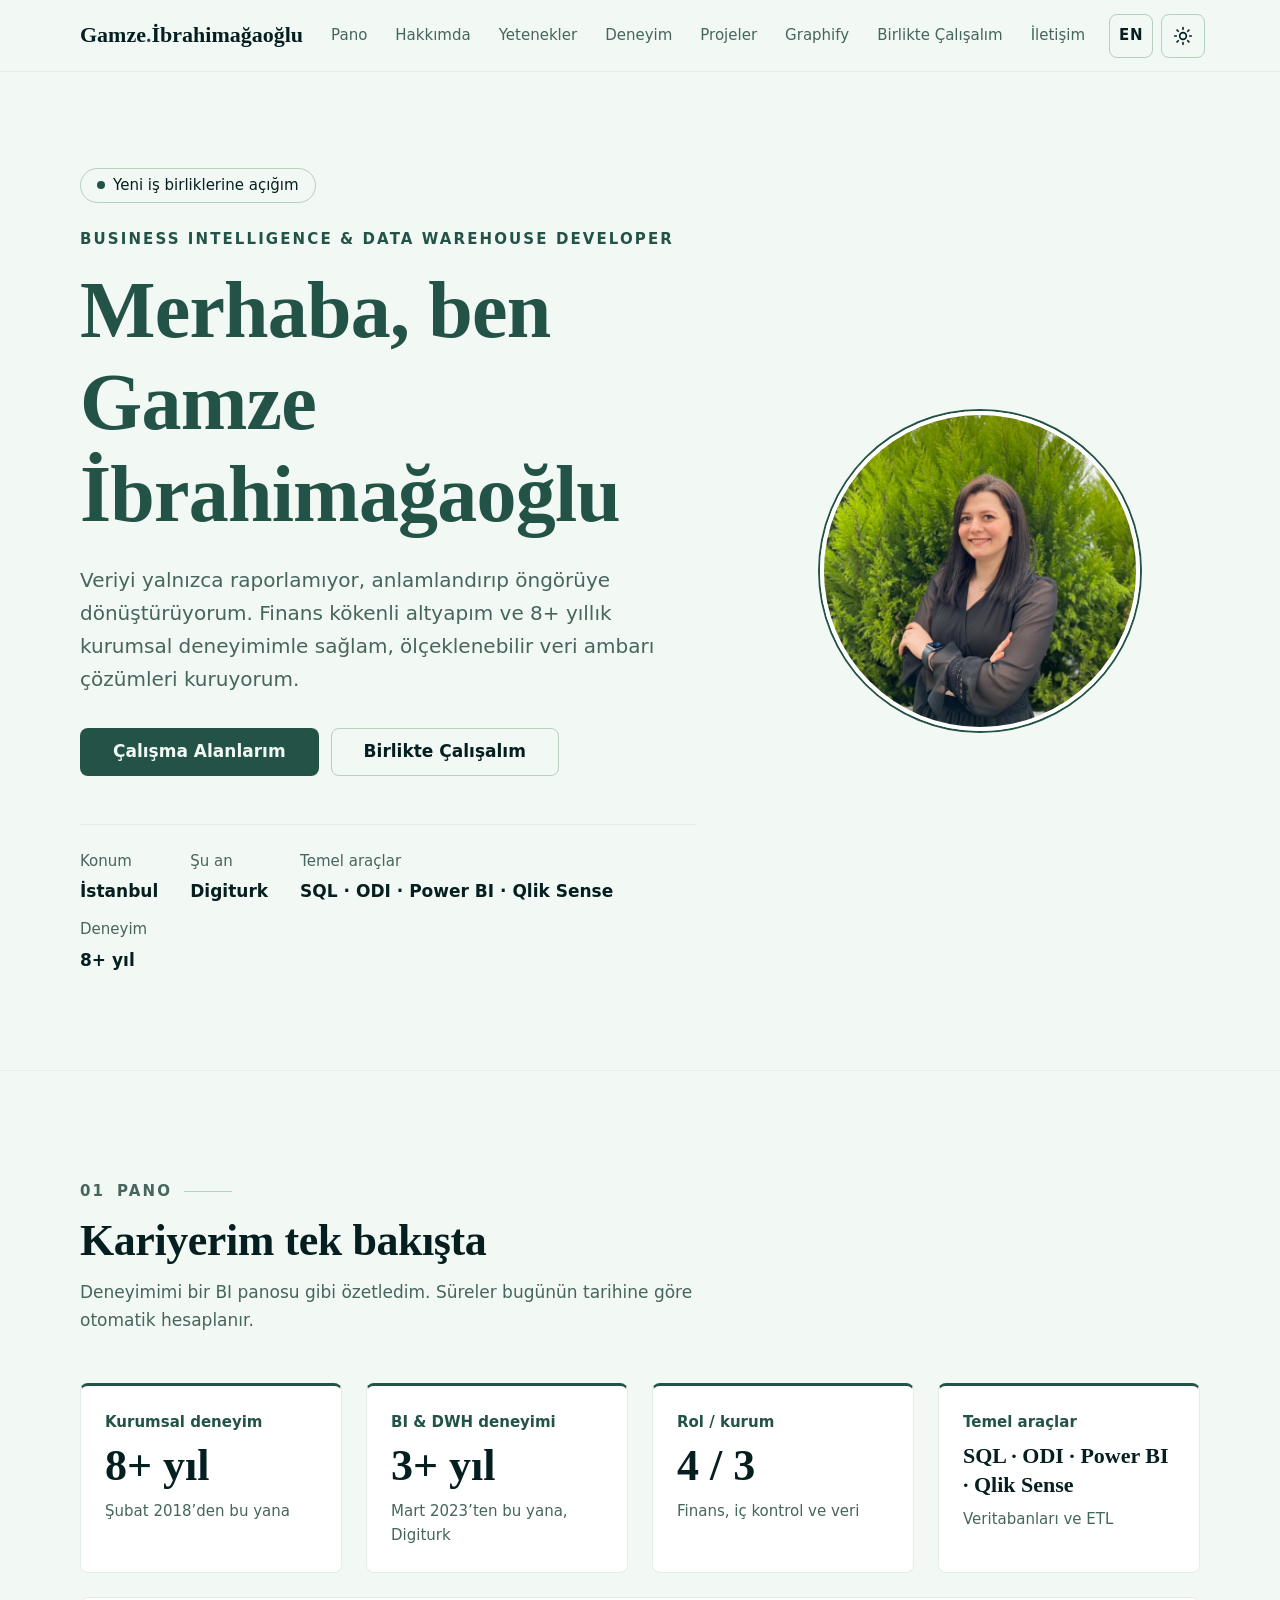
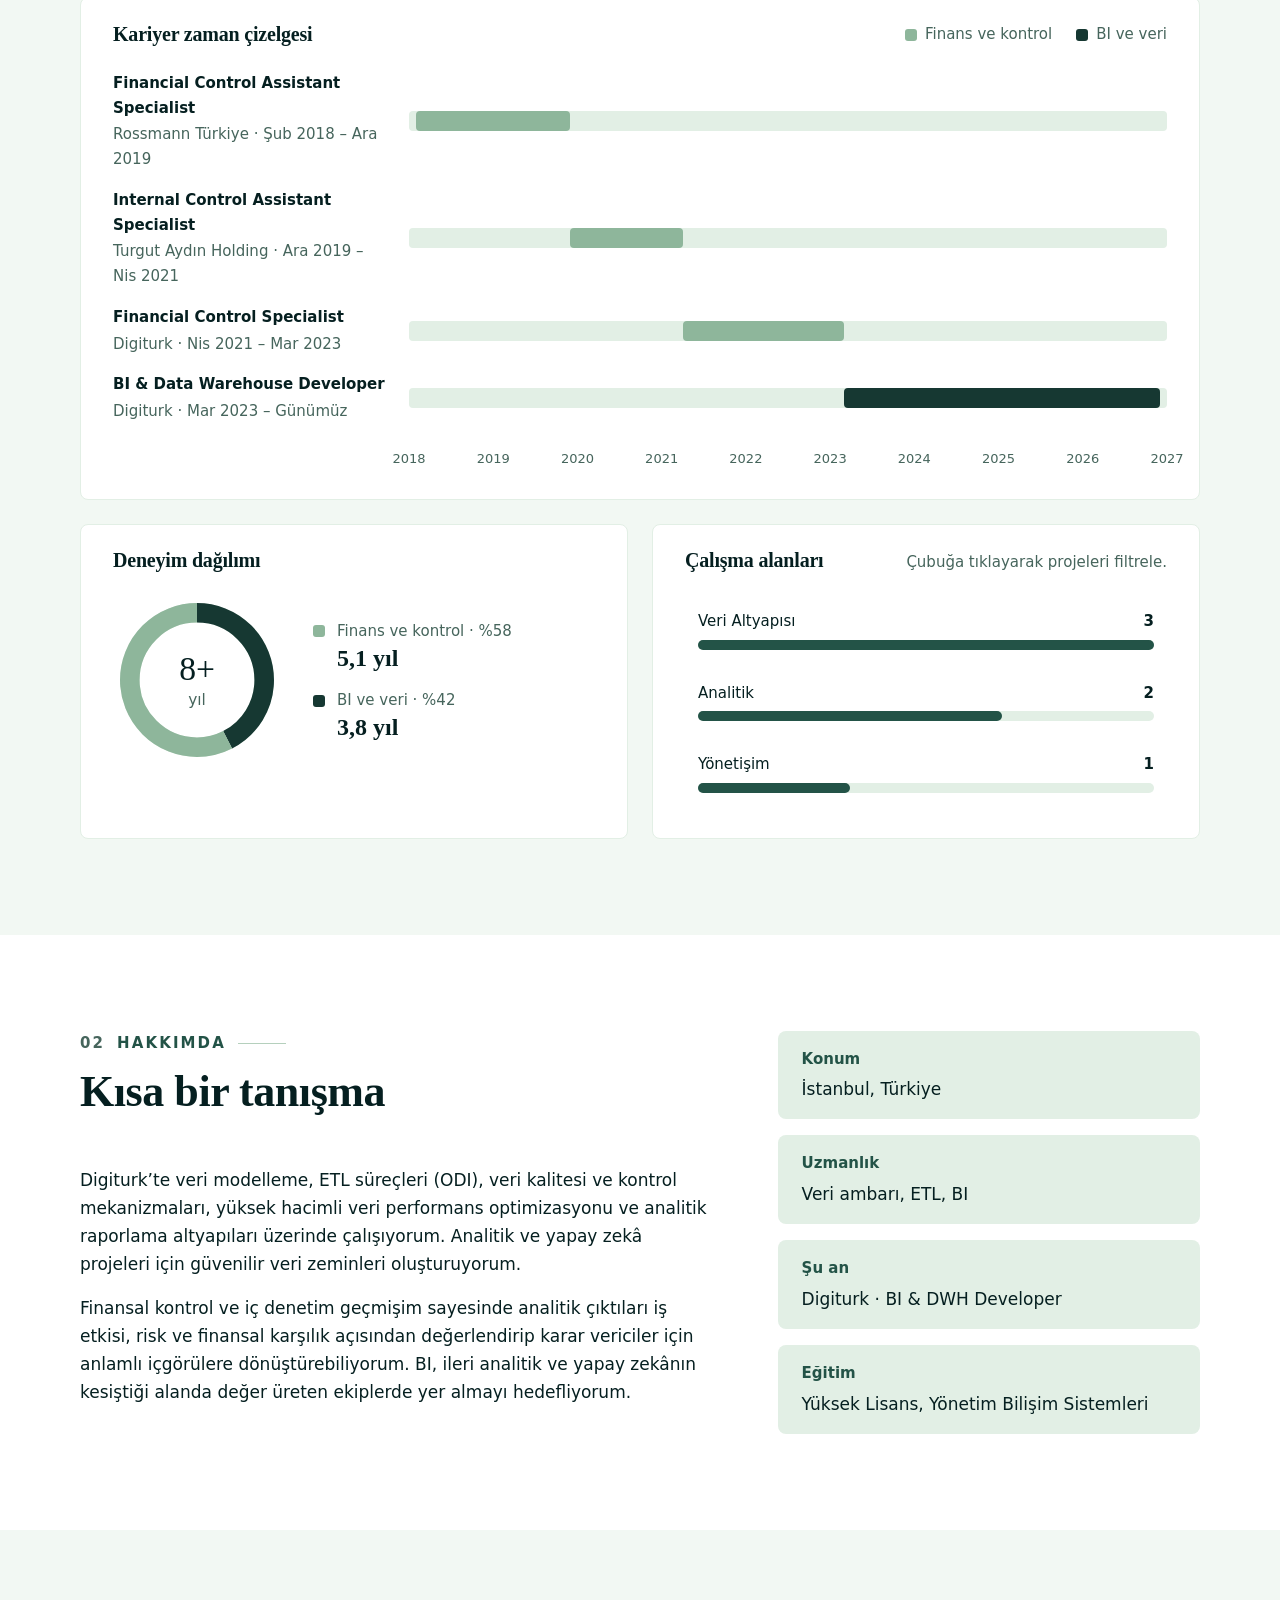
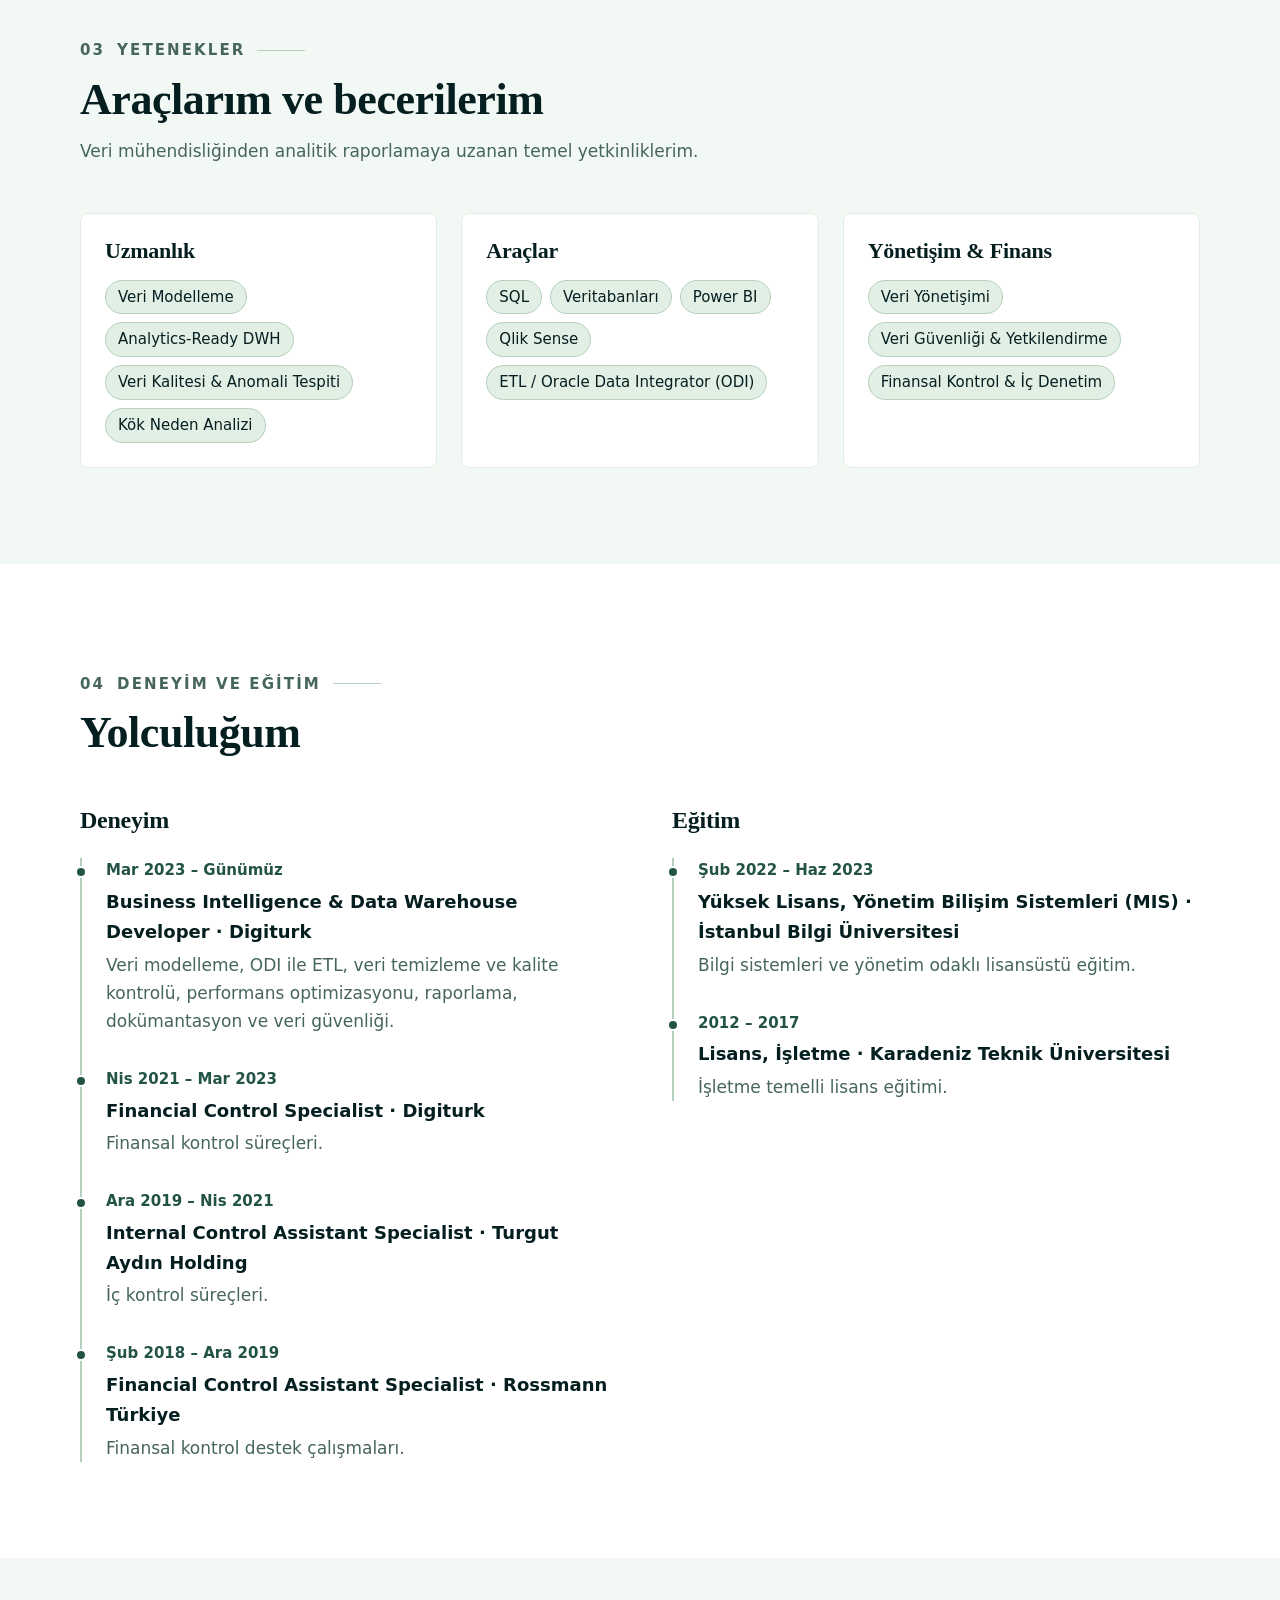
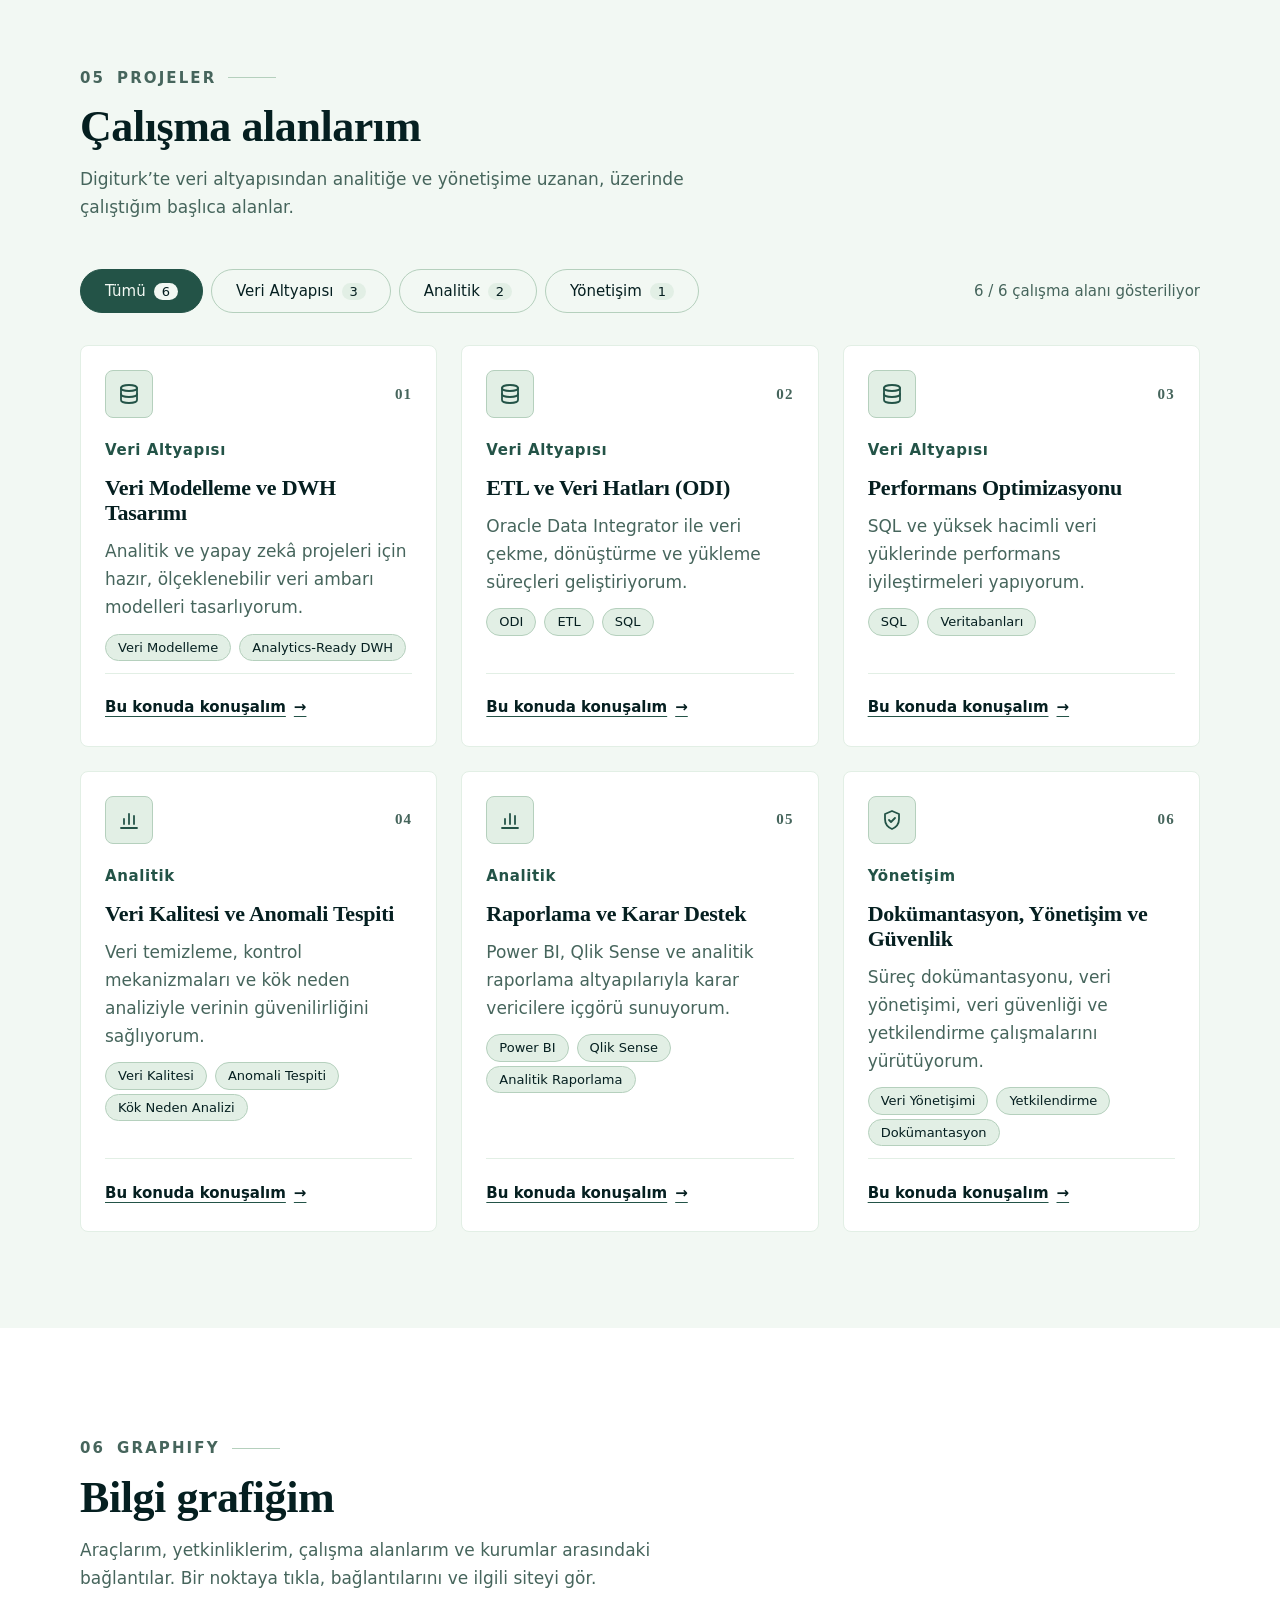
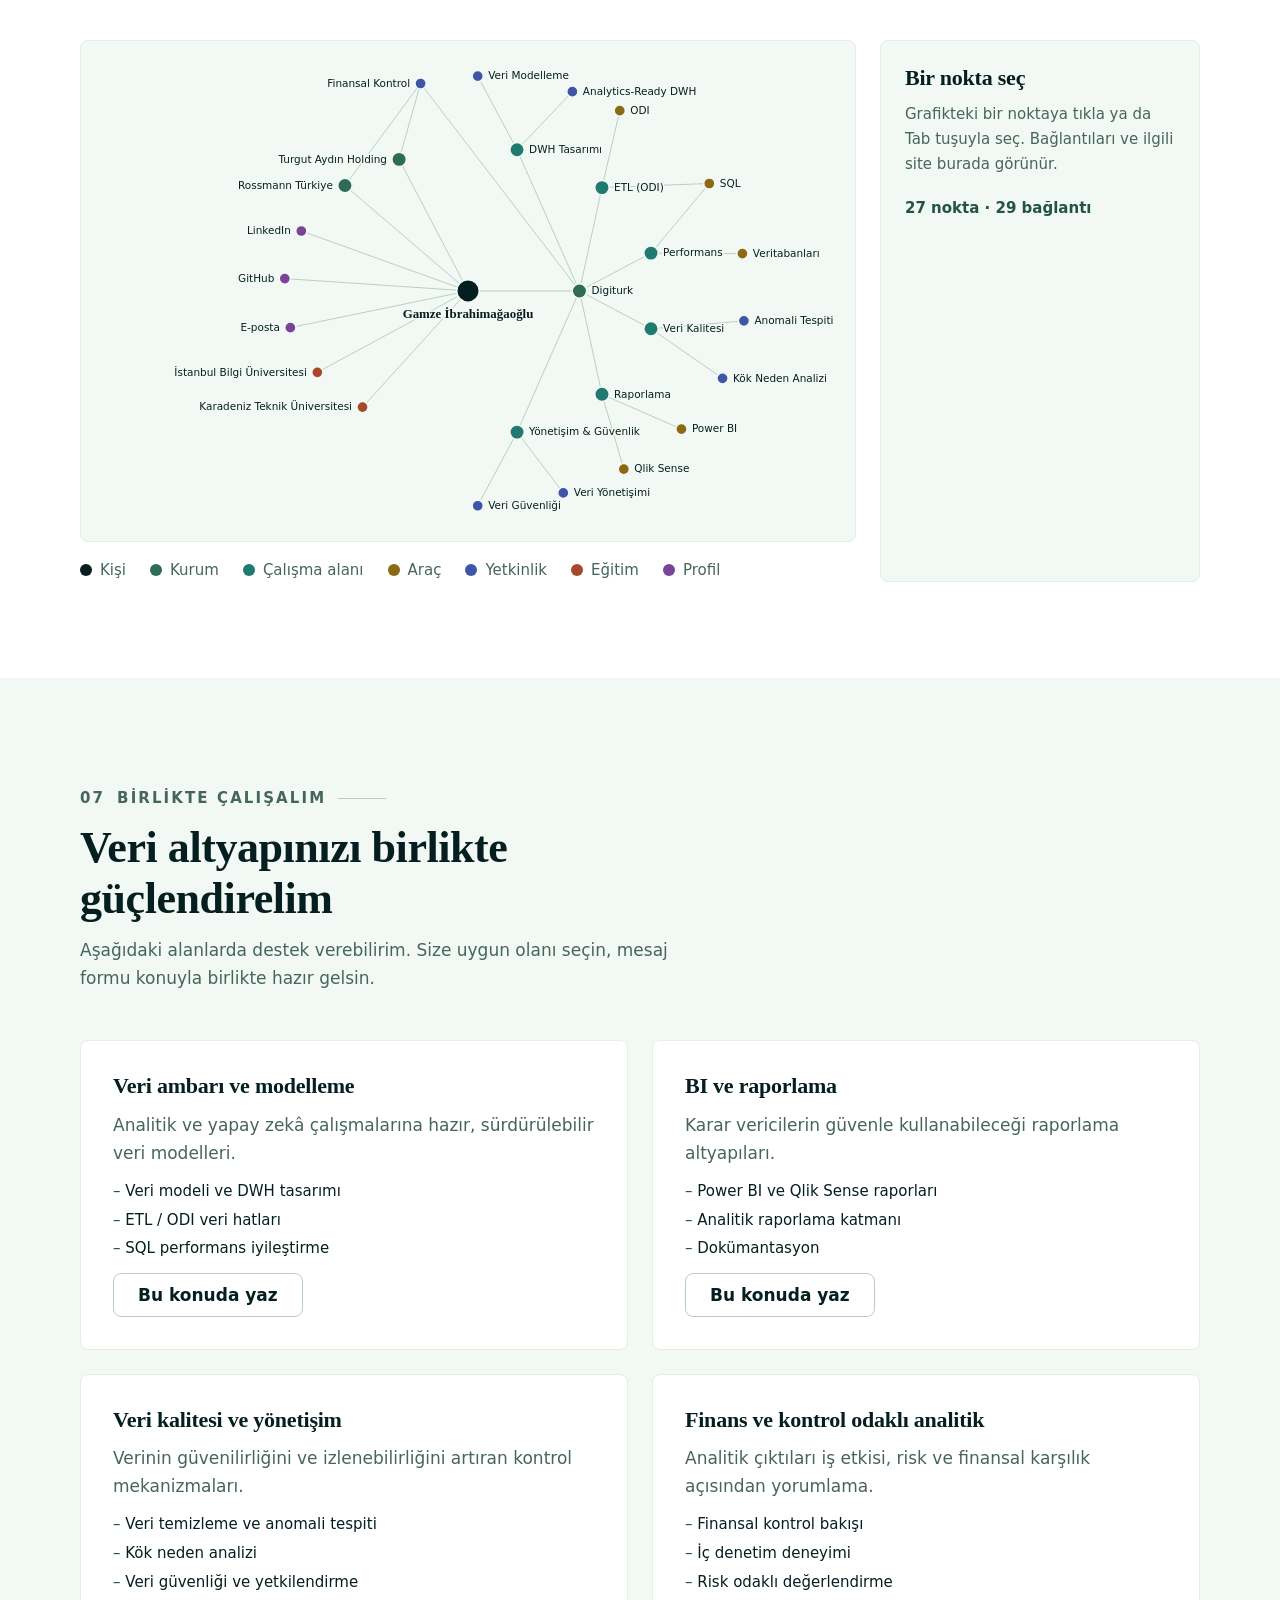
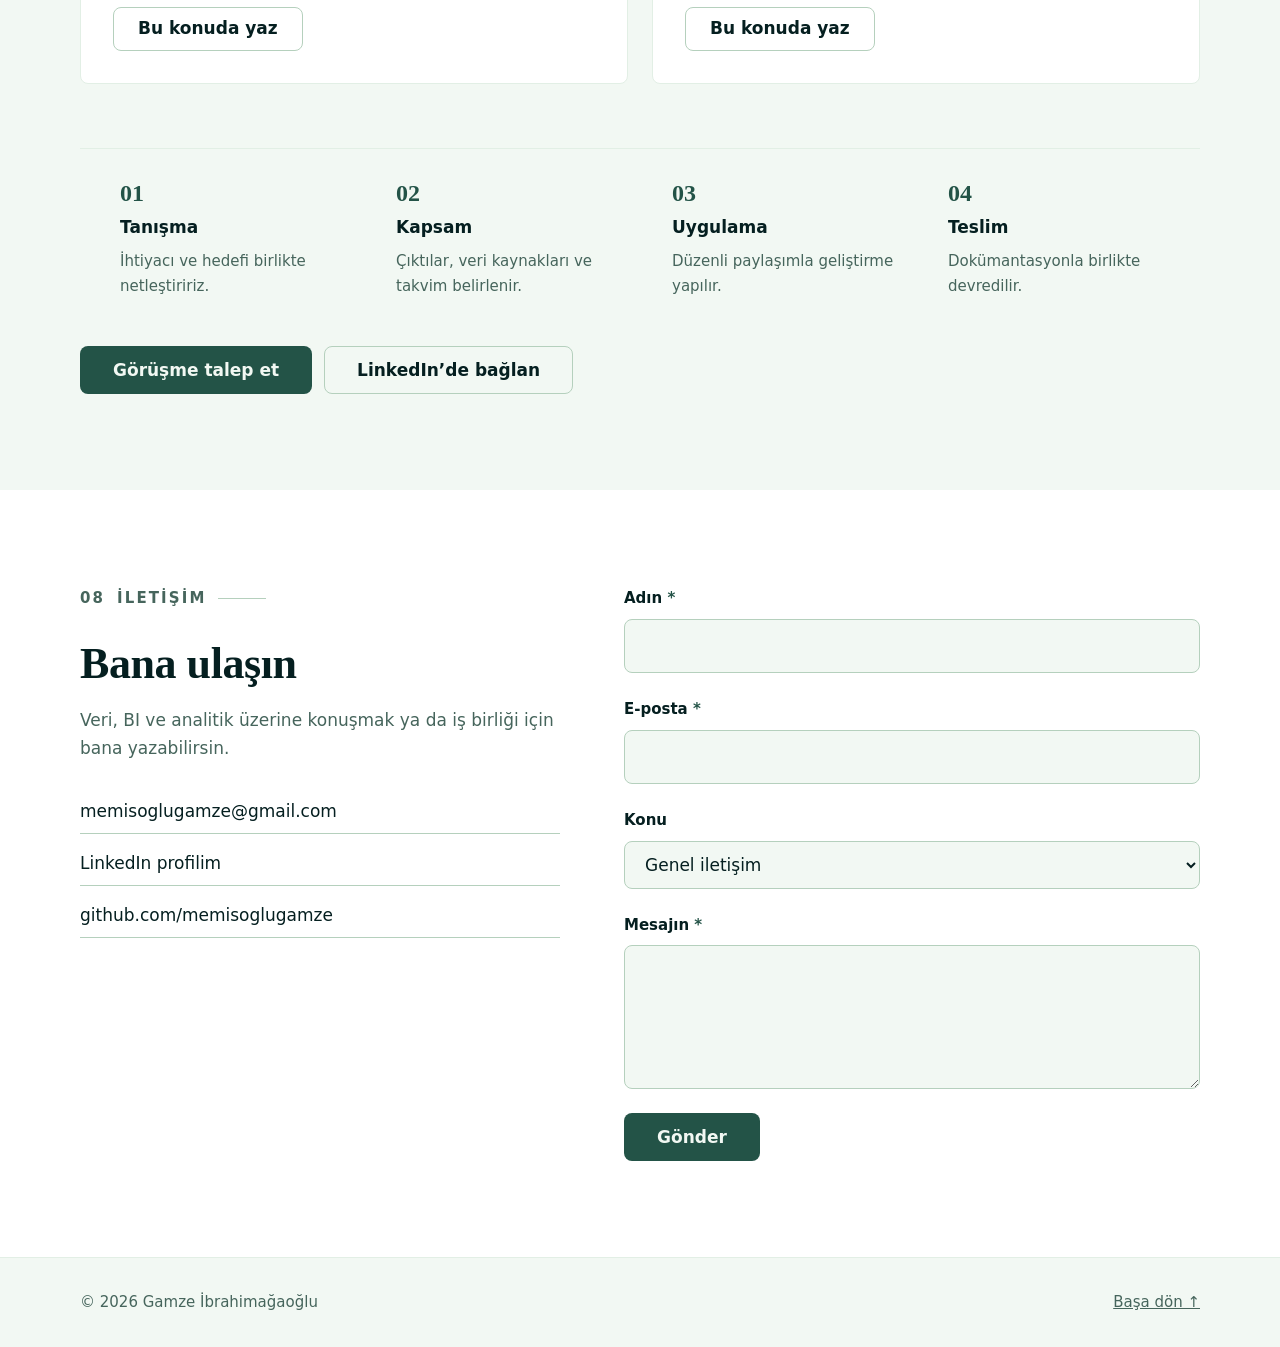
==== commit 71408ad3: "Add Graphify interactive knowledge graph section Co-authored-by: Copilot <223556219+Copilot@users.no" ====
--- a/index.html
+++ b/index.html
@@ -80,8 +80,8 @@
 header.site .wrap { height: 100%; display: flex; align-items: center; justify-content: space-between; gap: var(--sp-4); }
 .logo { font-family: var(--font-display); font-size: 1.375rem; font-weight: 600; text-decoration: none; display: inline-flex; align-items: center; min-height: 44px; }
 .logo b { color: var(--c-400); font-weight: 600; }
-nav.main ul { display: flex; gap: var(--sp-2); }
-nav.main a { display: inline-flex; align-items: center; min-height: 44px; padding-inline: var(--sp-4); border-radius: var(--radius); text-decoration: none; color: var(--text-muted); font-size: var(--fs-small); font-weight: 500; transition: background var(--dur-fast) ease-out, color var(--dur-fast) ease-out; }
+nav.main ul { display: flex; gap: var(--sp-1); }
+nav.main a { display: inline-flex; align-items: center; min-height: 44px; padding-inline: var(--sp-3); white-space: nowrap; border-radius: var(--radius); text-decoration: none; color: var(--text-muted); font-size: var(--fs-small); font-weight: 500; transition: background var(--dur-fast) ease-out, color var(--dur-fast) ease-out; }
 nav.main a:hover { background: var(--c-800); color: var(--c-100); }
 nav.main a[aria-current="true"] { background: var(--c-800); color: var(--c-100); box-shadow: inset 0 -2px 0 var(--c-400); }
 .menu-btn { display: none; min-width: 44px; min-height: 44px; background: transparent; color: var(--c-100); border: 1px solid var(--c-700); border-radius: var(--radius); cursor: pointer; align-items: center; justify-content: center; }
@@ -160,6 +160,42 @@
 .bar-fill { display: block; height: 100%; background: var(--c-400); border-radius: 999px; transform: scaleX(0); transform-origin: left; transition: transform calc(var(--dur-mid) * 2) ease-out; transition-delay: calc(var(--i, 0) * 90ms); }
 .panel.in .g-bar, .panel.in .bar-fill { transform: scaleX(1); }
 
+/* graphify: knowledge graph */
+.graph-sec { background: var(--c-900); }
+.graph-layout { display: grid; grid-template-columns: minmax(0, 1fr) 320px; gap: var(--sp-5); align-items: start; }
+.graph-canvas { background: var(--c-950); border: 1px solid var(--c-800); border-radius: var(--radius); overflow: hidden; }
+.graph-canvas svg { display: block; width: 100%; height: auto; }
+.gx-edge { stroke: var(--c-700); stroke-width: 1.2; transition: opacity var(--dur-fast) ease-out; }
+.gx-edge.is-near { stroke: var(--c-400); stroke-width: 2.2; }
+.gx-node { cursor: pointer; outline: none; transition: opacity var(--dur-fast) ease-out; }
+.gx-node .hit { fill: transparent; }
+.gx-node .dotc { stroke: var(--c-950); stroke-width: 2; }
+.gx-node text { fill: var(--c-100); font: 500 13px/1 var(--font-body); paint-order: stroke; stroke: var(--c-950); stroke-width: 4px; stroke-linejoin: round; pointer-events: none; }
+.gx-node.grp-me text { font: 600 16px/1 var(--font-display); }
+.gx-node:hover .dotc, .gx-node:focus-visible .dotc { stroke: var(--c-400); stroke-width: 3; }
+.gx-node.is-active .dotc { stroke: var(--c-100); stroke-width: 3.5; }
+.graph-canvas.has-active .gx-node:not(.is-near), .graph-canvas.has-active .gx-edge:not(.is-near) { opacity: 0.15; }
+.grp-me .dotc, .dot.grp-me { fill: var(--g-me); background: var(--g-me); }
+.grp-company .dotc, .dot.grp-company { fill: var(--g-company); background: var(--g-company); }
+.grp-area .dotc, .dot.grp-area { fill: var(--g-area); background: var(--g-area); }
+.grp-tool .dotc, .dot.grp-tool { fill: var(--g-tool); background: var(--g-tool); }
+.grp-skill .dotc, .dot.grp-skill { fill: var(--g-skill); background: var(--g-skill); }
+.grp-edu .dotc, .dot.grp-edu { fill: var(--g-edu); background: var(--g-edu); }
+.grp-profile .dotc, .dot.grp-profile { fill: var(--g-profile); background: var(--g-profile); }
+.dot.grp-me, .dot.grp-company, .dot.grp-area, .dot.grp-tool, .dot.grp-skill, .dot.grp-edu, .dot.grp-profile { border-radius: 50%; }
+.graph-legend { margin-top: var(--sp-4); }
+.graph-info { background: var(--c-950); border: 1px solid var(--c-800); border-radius: var(--radius); padding: var(--sp-5); display: grid; gap: var(--sp-3); align-content: start; min-height: 100%; }
+.graph-info .gi-type { display: inline-flex; align-items: center; gap: var(--sp-2); color: var(--text-muted); font-size: var(--fs-small); font-weight: 600; }
+.graph-info h3 { font-size: 1.375rem; }
+.graph-info p { color: var(--text-muted); font-size: var(--fs-small); }
+.graph-info .gi-sub { color: var(--c-400); font-size: var(--fs-small); font-weight: 600; margin-top: var(--sp-2); }
+.gi-links { display: flex; flex-wrap: wrap; gap: var(--sp-2); }
+.gi-chip { display: inline-flex; align-items: center; gap: var(--sp-2); min-height: 44px; padding-inline: var(--sp-3); background: var(--c-900); color: var(--c-100); border: 1px solid var(--c-700); border-radius: 999px; font: 500 var(--fs-small)/1.2 var(--font-body); cursor: pointer; text-align: left; transition: border-color var(--dur-fast) ease-out, background var(--dur-fast) ease-out; }
+.gi-chip:hover { border-color: var(--c-400); background: var(--c-800); }
+.gi-chip .dot { width: 10px; height: 10px; }
+.gi-actions { display: flex; flex-wrap: wrap; gap: var(--sp-2); margin-top: var(--sp-2); }
+.gi-actions .btn { min-height: 44px; padding-inline: var(--sp-5); font-size: var(--fs-small); }
+
 /* about */
 .about { background: var(--c-900); }
 .about-grid { display: grid; grid-template-columns: minmax(0, 1.5fr) minmax(0, 1fr); gap: var(--sp-8); }
@@ -291,12 +327,15 @@
   .skill-grid, .proj-grid, .kpis { grid-template-columns: repeat(2, minmax(0, 1fr)); }
   .steps { grid-template-columns: repeat(2, minmax(0, 1fr)); }
   .dash-grid { grid-template-columns: minmax(0, 1fr); }
+  .graph-layout { grid-template-columns: minmax(0, 1fr); }
   .hero-grid, .about-grid, .tl-grid, .contact-grid { grid-template-columns: minmax(0, 1fr); gap: var(--sp-7); }
   section { padding-block: var(--sp-8); }
 }
 @media (max-width: 767px) {
   .skill-grid, .proj-grid, .collab-grid, .steps, .kpis { grid-template-columns: minmax(0, 1fr); }
   .panel { padding: var(--sp-5); }
+  .gx-node text { font-size: 17px; stroke-width: 5px; }
+  .gx-node.grp-me text { font-size: 20px; }
   .g-row, .g-axis { grid-template-columns: minmax(0, 1fr); gap: var(--sp-2); }
   .g-axis > span:first-child { display: none; }
   .g-ticks span:nth-child(even) { display: none; }
@@ -326,6 +365,7 @@
         <li><a href="#skills" data-i18n="nav.skills">Yetenekler</a></li>
         <li><a href="#experience" data-i18n="nav.experience">Deneyim</a></li>
         <li><a href="#projects" data-i18n="nav.projects">Projeler</a></li>
+        <li><a href="#graph" lang="en">Graphify</a></li>
         <li><a href="#collaborate" data-i18n="nav.collab">Birlikte Çalışalım</a></li>
         <li><a href="#contact" data-i18n="nav.contact">İletişim</a></li>
         <li class="nav-tools">
@@ -503,6 +543,25 @@
     </div>
   </section>
 
+  <section class="graph-sec" id="graph">
+    <div class="wrap">
+      <div class="sec-head reveal">
+        <p class="eyebrow" lang="en">Graphify</p>
+        <h2 data-i18n="graph.title">Bilgi grafiğim</h2>
+        <p data-i18n="graph.intro">Araçlarım, yetkinliklerim, çalışma alanlarım ve kurumlar arasındaki bağlantılar. Bir noktaya tıkla, bağlantılarını ve ilgili siteyi gör.</p>
+      </div>
+      <div class="graph-layout reveal">
+        <div>
+          <div class="graph-canvas" id="graphCanvas">
+            <svg id="graphSvg" role="group" aria-label="Bilgi grafiği" data-i18n-attr="aria-label:graph.aria"></svg>
+          </div>
+          <ul class="legend graph-legend" id="graphLegend"></ul>
+        </div>
+        <aside class="graph-info" id="graphInfo" aria-live="polite"></aside>
+      </div>
+    </div>
+  </section>
+
   <section id="collaborate">
     <div class="wrap">
       <div class="sec-head reveal">
@@ -627,7 +686,16 @@
       'err.message': 'Mesajın en az 10 karakter olmalı.',
       'send': 'Gönder', 'sending': 'Gönderiliyor…',
       'sent': 'Teşekkürler! Mesajın bana ulaştı, en kısa sürede dönüş yapacağım.',
-      'sendFail': 'Mesajın gönderilemedi. Biraz sonra tekrar dene ya da bana doğrudan e-posta gönder.'
+      'sendFail': 'Mesajın gönderilemedi. Biraz sonra tekrar dene ya da bana doğrudan e-posta gönder.',
+      'graph.pick': 'Bir nokta seç',
+      'graph.pickHint': 'Grafikteki bir noktaya tıkla ya da Tab tuşuyla seç. Bağlantıları ve ilgili site burada görünür.',
+      'graph.stats': function (n, e) { return n + ' nokta · ' + e + ' bağlantı'; },
+      'graph.links': function (n) { return n + ' bağlantı'; },
+      'graph.nodeAria': function (label, type, n) { return label + ', ' + type + ', ' + n + ' bağlantı'; },
+      'graph.open': 'Siteyi aç', 'graph.openAria': function (label) { return label + ' sitesini aç (yeni sekmede)'; },
+      'graph.mail': 'E-posta gönder', 'graph.goto': 'Bölüme git', 'graph.clear': 'Seçimi temizle',
+      'gtype.me': 'Kişi', 'gtype.company': 'Kurum', 'gtype.area': 'Çalışma alanı', 'gtype.tool': 'Araç',
+      'gtype.skill': 'Yetkinlik', 'gtype.edu': 'Eğitim', 'gtype.profile': 'Profil'
     },
     en: {
       'a.home': 'Home', 'a.skip': 'Skip to content', 'a.nav': 'Main navigation', 'a.photo': 'Profile photo of Gamze İbrahimağaoğlu',
@@ -711,7 +779,19 @@
       'err.message': 'Your message must be at least 10 characters.',
       'send': 'Send', 'sending': 'Sending…',
       'sent': 'Thank you! Your message has reached me and I’ll get back to you as soon as possible.',
-      'sendFail': 'Your message couldn’t be sent. Please try again later or email me directly.'
+      'sendFail': 'Your message couldn’t be sent. Please try again later or email me directly.',
+      'graph.title': 'My knowledge graph',
+      'graph.intro': 'Connections between my tools, skills, work areas and organizations. Click a point to see its connections and related site.',
+      'graph.aria': 'Knowledge graph',
+      'graph.pick': 'Select a point',
+      'graph.pickHint': 'Click a point in the graph or select it with the Tab key. Its connections and related site appear here.',
+      'graph.stats': function (n, e) { return n + ' points · ' + e + ' connections'; },
+      'graph.links': function (n) { return n + (n === 1 ? ' connection' : ' connections'); },
+      'graph.nodeAria': function (label, type, n) { return label + ', ' + type + ', ' + n + (n === 1 ? ' connection' : ' connections'); },
+      'graph.open': 'Open site', 'graph.openAria': function (label) { return 'Open ' + label + ' site (new tab)'; },
+      'graph.mail': 'Send email', 'graph.goto': 'Go to section', 'graph.clear': 'Clear selection',
+      'gtype.me': 'Person', 'gtype.company': 'Organization', 'gtype.area': 'Work area', 'gtype.tool': 'Tool',
+      'gtype.skill': 'Skill', 'gtype.edu': 'Education', 'gtype.profile': 'Profile'
     }
   };
   var lang = root.lang === 'en' ? 'en' : 'tr';
@@ -937,6 +1017,192 @@
     });
   }
 
+  // Graphify: bilgi grafiği. Düğümler sitedeki bilgilerden gelir; url = dış site, sec = sayfadaki bölüm
+  var LINKEDIN = 'https://www.linkedin.com/in/gamze-ibrahimağaoğlu-794b13b6';
+  var GX_NODES = [
+    { id: 'me', g: 'me', label: 'Gamze İbrahimağaoğlu', detail: 'BI & Data Warehouse Developer', sec: '#about' },
+    { id: 'digiturk', g: 'company', label: 'Digiturk', detail: 'BI & Data Warehouse Developer · Financial Control Specialist', url: 'https://www.digiturk.com.tr/', sec: '#experience' },
+    { id: 'rossmann', g: 'company', label: 'Rossmann Türkiye', detail: 'Financial Control Assistant Specialist', url: 'https://www.rossmann.com.tr/', sec: '#experience' },
+    { id: 'aydin', g: 'company', label: 'Turgut Aydın Holding', detail: 'Internal Control Assistant Specialist', url: 'https://aydin.com/', sec: '#experience' },
+    { id: 'bilgi', g: 'edu', label: { tr: 'İstanbul Bilgi Üniversitesi', en: 'Istanbul Bilgi University' }, short: { tr: 'Bilgi Üniversitesi', en: 'Bilgi University' }, detail: { tr: 'Yüksek Lisans, Yönetim Bilişim Sistemleri (MIS)', en: 'Master’s degree, Management Information Systems (MIS)' }, url: 'https://www.bilgi.edu.tr/', sec: '#experience' },
+    { id: 'ktu', g: 'edu', label: { tr: 'Karadeniz Teknik Üniversitesi', en: 'Karadeniz Technical University' }, short: { tr: 'KTÜ', en: 'KTU' }, detail: { tr: 'Lisans, İşletme', en: 'Bachelor’s degree, Business Administration' }, url: 'https://www.ktu.edu.tr/', sec: '#experience' },
+    { id: 'linkedin', g: 'profile', label: 'LinkedIn', url: LINKEDIN, sec: '#contact' },
+    { id: 'github', g: 'profile', label: 'GitHub', detail: 'github.com/memisoglugamze', url: 'https://github.com/memisoglugamze', sec: '#contact' },
+    { id: 'email', g: 'profile', label: { tr: 'E-posta', en: 'Email' }, detail: 'memisoglugamze@gmail.com', url: 'mailto:memisoglugamze@gmail.com', sec: '#contact' },
+    { id: 'a1', g: 'area', proj: 0, label: { tr: 'DWH Tasarımı', en: 'DWH Design' }, sec: '#projects' },
+    { id: 'a2', g: 'area', proj: 1, label: 'ETL (ODI)', sec: '#projects' },
+    { id: 'a3', g: 'area', proj: 2, label: { tr: 'Performans', en: 'Performance' }, sec: '#projects' },
+    { id: 'a4', g: 'area', proj: 3, label: { tr: 'Veri Kalitesi', en: 'Data Quality' }, sec: '#projects' },
+    { id: 'a5', g: 'area', proj: 4, label: { tr: 'Raporlama', en: 'Reporting' }, sec: '#projects' },
+    { id: 'a6', g: 'area', proj: 5, label: { tr: 'Yönetişim & Güvenlik', en: 'Governance & Security' }, sec: '#projects' },
+    { id: 'sql', g: 'tool', label: 'SQL', sec: '#skills' },
+    { id: 'db', g: 'tool', label: { tr: 'Veritabanları', en: 'Databases' }, sec: '#skills' },
+    { id: 'odi', g: 'tool', label: 'ODI', detail: 'Oracle Data Integrator', url: 'https://www.oracle.com/middleware/technologies/data-integrator.html', sec: '#skills' },
+    { id: 'powerbi', g: 'tool', label: 'Power BI', url: 'https://www.microsoft.com/power-platform/products/power-bi', sec: '#skills' },
+    { id: 'qlik', g: 'tool', label: 'Qlik Sense', url: 'https://www.qlik.com/us/products/qlik-sense', sec: '#skills' },
+    { id: 'modeling', g: 'skill', label: { tr: 'Veri Modelleme', en: 'Data Modeling' }, sec: '#skills' },
+    { id: 'ardwh', g: 'skill', label: 'Analytics-Ready DWH', sec: '#skills' },
+    { id: 'anomaly', g: 'skill', label: { tr: 'Anomali Tespiti', en: 'Anomaly Detection' }, detail: { tr: 'Veri Kalitesi & Anomali Tespiti', en: 'Data Quality & Anomaly Detection' }, sec: '#skills' },
+    { id: 'rca', g: 'skill', label: { tr: 'Kök Neden Analizi', en: 'Root Cause Analysis' }, sec: '#skills' },
+    { id: 'governance', g: 'skill', label: { tr: 'Veri Yönetişimi', en: 'Data Governance' }, sec: '#skills' },
+    { id: 'security', g: 'skill', label: { tr: 'Veri Güvenliği', en: 'Data Security' }, detail: { tr: 'Veri Güvenliği & Yetkilendirme', en: 'Data Security & Access Control' }, sec: '#skills' },
+    { id: 'finance', g: 'skill', label: { tr: 'Finansal Kontrol', en: 'Financial Control' }, detail: { tr: 'Finansal Kontrol & İç Denetim', en: 'Financial Control & Internal Audit' }, sec: '#skills' }
+  ];
+  var GX_EDGES = [
+    ['me', 'digiturk'], ['me', 'rossmann'], ['me', 'aydin'], ['me', 'bilgi'], ['me', 'ktu'],
+    ['me', 'linkedin'], ['me', 'github'], ['me', 'email'],
+    ['digiturk', 'a1'], ['digiturk', 'a2'], ['digiturk', 'a3'], ['digiturk', 'a4'], ['digiturk', 'a5'], ['digiturk', 'a6'],
+    ['a1', 'modeling'], ['a1', 'ardwh'], ['a2', 'odi'], ['a2', 'sql'], ['a3', 'sql'], ['a3', 'db'],
+    ['a4', 'anomaly'], ['a4', 'rca'], ['a5', 'powerbi'], ['a5', 'qlik'], ['a6', 'governance'], ['a6', 'security'],
+    ['finance', 'digiturk'], ['finance', 'rossmann'], ['finance', 'aydin']
+  ];
+  var GX_GROUPS = ['me', 'company', 'area', 'tool', 'skill', 'edu', 'profile'];
+  var gxById = {};
+  GX_NODES.forEach(function (n) { gxById[n.id] = n; });
+  function gxText(v) { return v == null ? '' : (typeof v === 'string' ? v : (v[lang] || v.tr)); }
+  function gxLabel(n) { return gxText(n.label); }
+  function gxDetail(n) { return n.proj != null ? P(PROJECTS[n.proj]).title : gxText(n.detail); }
+  function gxNeighbors(id) {
+    return GX_EDGES.filter(function (e) { return e[0] === id || e[1] === id; })
+      .map(function (e) { return gxById[e[0] === id ? e[1] : e[0]]; });
+  }
+
+  // Radyal yerleşim: [açı (derece, 0 = sağ), halka]. Sağda Digiturk → çalışma alanları → araç/yetkinlik; solda diğer kurumlar, okullar, profiller.
+  // Mobilde 90° döndürülür (sağ taraf aşağı gelir). Yeni düğüm eklenirse buraya da konum ver.
+  var GX_POLAR = {
+    me: [0, 0], digiturk: [0, 0.4],
+    a1: [-75, 0.68], a2: [-45, 0.68], a3: [-15, 0.68], a4: [15, 0.68], a5: [45, 0.68], a6: [75, 0.68],
+    modeling: [-88, 1], ardwh: [-68, 1], odi: [-57, 1], sql: [-30, 1], db: [-10, 1], anomaly: [8, 1], rca: [24, 1],
+    powerbi: [40, 1], qlik: [56, 1], governance: [70, 1], security: [88, 1],
+    aydin: [-112, 0.66], rossmann: [-132, 0.66], finance: [-100, 0.98],
+    linkedin: [-155, 0.66], github: [-175, 0.66], email: [165, 0.66], bilgi: [145, 0.66], ktu: [125, 0.66]
+  };
+  var gxLayouts = {};
+  function gxLayout(W, H, rotate) {
+    var key = W + 'x' + H;
+    if (gxLayouts[key]) return gxLayouts[key];
+    var cx = W / 2, cy = H / 2, rx = W * (rotate ? 0.18 : 0.36), ry = H * (rotate ? 0.42 : 0.43), pos = {};
+    GX_NODES.forEach(function (n) {
+      var pr = GX_POLAR[n.id], a = (pr[0] + (rotate ? 90 : 0)) * Math.PI / 180;
+      pos[n.id] = { x: cx + Math.cos(a) * rx * pr[1], y: cy + Math.sin(a) * ry * pr[1] };
+    });
+    return (gxLayouts[key] = pos);
+  }
+
+  var gxCanvas = document.getElementById('graphCanvas');
+  var gxSvg = document.getElementById('graphSvg');
+  var gxInfoEl = document.getElementById('graphInfo');
+  var gxSelected = null;
+  var gxNodeEls = {}, gxEdgeEls = [];
+  var gxMobile = window.matchMedia('(max-width: 767px)');
+  function svgEl(tag, attrs) {
+    var e = document.createElementNS(SVG_NS, tag);
+    Object.keys(attrs || {}).forEach(function (k) { e.setAttribute(k, attrs[k]); });
+    return e;
+  }
+  function gxHighlight(id) {
+    var near = {};
+    if (id) { near[id] = true; gxNeighbors(id).forEach(function (m) { near[m.id] = true; }); }
+    gxCanvas.classList.toggle('has-active', !!id);
+    Object.keys(gxNodeEls).forEach(function (k) {
+      gxNodeEls[k].classList.toggle('is-near', !!near[k]);
+      gxNodeEls[k].classList.toggle('is-active', k === id);
+    });
+    gxEdgeEls.forEach(function (x) { x.el.classList.toggle('is-near', !!id && (x.a === id || x.b === id)); });
+  }
+  function gxSelect(id, focus) {
+    gxSelected = id;
+    Object.keys(gxNodeEls).forEach(function (k) { gxNodeEls[k].setAttribute('aria-pressed', String(k === id)); });
+    gxHighlight(id);
+    gxRenderInfo();
+    if (focus && id) gxNodeEls[id].focus({ preventScroll: true });
+  }
+  function gxRenderInfo() {
+    gxInfoEl.textContent = '';
+    if (!gxSelected) {
+      gxInfoEl.append(el('h3', null, t('graph.pick')), el('p', null, t('graph.pickHint')),
+        el('p', 'gi-sub', t('graph.stats')(GX_NODES.length, GX_EDGES.length)));
+      return;
+    }
+    var n = gxById[gxSelected];
+    var type = el('span', 'gi-type');
+    var dot = el('span', 'dot grp-' + n.g); dot.setAttribute('aria-hidden', 'true');
+    type.append(dot, t('gtype.' + n.g));
+    gxInfoEl.append(type, el('h3', null, gxLabel(n)));
+    if (gxDetail(n)) gxInfoEl.appendChild(el('p', null, gxDetail(n)));
+    var nb = gxNeighbors(n.id);
+    gxInfoEl.appendChild(el('p', 'gi-sub', t('graph.links')(nb.length)));
+    var links = el('div', 'gi-links');
+    nb.forEach(function (m) {
+      var chip = el('button', 'gi-chip'); chip.type = 'button';
+      var d = el('span', 'dot grp-' + m.g); d.setAttribute('aria-hidden', 'true');
+      chip.append(d, gxLabel(m));
+      chip.addEventListener('click', function () { gxSelect(m.id, true); });
+      links.appendChild(chip);
+    });
+    gxInfoEl.appendChild(links);
+    var actions = el('div', 'gi-actions');
+    if (n.url) {
+      var mail = n.url.indexOf('mailto:') === 0;
+      var a = el('a', 'btn btn-primary', mail ? t('graph.mail') : t('graph.open') + ' ↗');
+      a.href = n.url;
+      if (!mail) { a.target = '_blank'; a.rel = 'noopener noreferrer'; a.setAttribute('aria-label', t('graph.openAria')(gxLabel(n))); }
+      actions.appendChild(a);
+    }
+    if (n.sec) { var s = el('a', 'btn btn-ghost', t('graph.goto')); s.href = n.sec; actions.appendChild(s); }
+    var clear = el('button', 'btn btn-ghost', t('graph.clear')); clear.type = 'button';
+    clear.addEventListener('click', function () { var prev = gxSelected; gxSelect(null); if (gxNodeEls[prev]) gxNodeEls[prev].focus({ preventScroll: true }); });
+    actions.appendChild(clear);
+    gxInfoEl.appendChild(actions);
+  }
+  function renderGraph() {
+    var W = gxMobile.matches ? 600 : 960, H = gxMobile.matches ? 1000 : 620;
+    var pos = gxLayout(W, H, gxMobile.matches), cx = W / 2;
+    gxSvg.textContent = '';
+    gxSvg.setAttribute('viewBox', '0 0 ' + W + ' ' + H);
+    gxNodeEls = {}; gxEdgeEls = [];
+    var edgeG = svgEl('g', { 'aria-hidden': 'true' });
+    GX_EDGES.forEach(function (e) {
+      var line = svgEl('line', { 'class': 'gx-edge', x1: pos[e[0]].x, y1: pos[e[0]].y, x2: pos[e[1]].x, y2: pos[e[1]].y });
+      edgeG.appendChild(line);
+      gxEdgeEls.push({ el: line, a: e[0], b: e[1] });
+    });
+    gxSvg.appendChild(edgeG);
+    GX_NODES.forEach(function (n) {
+      var p = pos[n.id], r = n.g === 'me' ? 14 : (n.g === 'company' || n.g === 'area' ? 9 : 7);
+      var g = svgEl('g', { 'class': 'gx-node grp-' + n.g, tabindex: '0', role: 'button', 'aria-pressed': String(n.id === gxSelected),
+        'aria-label': t('graph.nodeAria')(gxLabel(n), t('gtype.' + n.g), gxNeighbors(n.id).length) });
+      g.append(svgEl('circle', { 'class': 'hit', cx: p.x, cy: p.y, r: 22 }), svgEl('circle', { 'class': 'dotc', cx: p.x, cy: p.y, r: r }));
+      var text = svgEl('text', n.g === 'me'
+        ? { x: p.x, y: gxMobile.matches ? p.y - r - 12 : p.y + r + 20, 'text-anchor': 'middle' }
+        : { x: p.x < cx ? p.x - r - 6 : p.x + r + 6, y: p.y + 4, 'text-anchor': p.x < cx ? 'end' : 'start' });
+      text.textContent = gxMobile.matches && n.short ? gxText(n.short) : gxLabel(n);
+      g.appendChild(text);
+      g.addEventListener('click', function () { gxSelect(gxSelected === n.id ? null : n.id); });
+      g.addEventListener('keydown', function (e) {
+        if (e.key === 'Enter' || e.key === ' ') { e.preventDefault(); gxSelect(gxSelected === n.id ? null : n.id); }
+      });
+      g.addEventListener('pointerenter', function () { gxHighlight(n.id); });
+      g.addEventListener('pointerleave', function () { gxHighlight(gxSelected); });
+      g.addEventListener('focus', function () { gxHighlight(n.id); });
+      g.addEventListener('blur', function () { gxHighlight(gxSelected); });
+      gxSvg.appendChild(g);
+      gxNodeEls[n.id] = g;
+    });
+    var legend = document.getElementById('graphLegend');
+    legend.textContent = '';
+    GX_GROUPS.forEach(function (k) {
+      var li = el('li');
+      var d = el('span', 'dot grp-' + k); d.setAttribute('aria-hidden', 'true');
+      li.append(d, t('gtype.' + k));
+      legend.appendChild(li);
+    });
+    gxHighlight(gxSelected);
+    gxRenderInfo();
+  }
+  gxSvg.addEventListener('keydown', function (e) { if (e.key === 'Escape' && gxSelected) gxSelect(null); });
+  gxMobile.addEventListener('change', renderGraph);
+
   // Mobil menü (1199px altında)
   var menuBtn = document.getElementById('menuBtn');
   var nav = document.getElementById('nav');
@@ -991,6 +1257,7 @@
     });
     renderProjects();
     renderDashboard();
+    renderGraph();
     setMenu(menuBtn.getAttribute('aria-expanded') === 'true');
     applyTheme();
   }
--- a/colors.css
+++ b/colors.css
@@ -15,6 +15,14 @@
   /* Dashboard chart series */
   --chart-fin: var(--c-100);
   --chart-bi: var(--c-400);
+  /* Graphify node groups (categorical, tuned to sit with the green palette) */
+  --g-me: var(--c-100);
+  --g-company: #8EB69B;
+  --g-area: #5FB3A9;
+  --g-tool: #D9C27E;
+  --g-skill: #A9B8E8;
+  --g-edu: #E3A08A;
+  --g-profile: #C9A6DB;
 }
 
 /* Light theme: same green palette, lightness scale inverted (950 = page background, 100 = text) */
@@ -30,4 +38,11 @@
   --danger: #B3261E;
   --chart-fin: #8EB69B;
   --chart-bi: #163832;
+  --g-me: var(--c-100);
+  --g-company: #2F6B56;
+  --g-area: #1F7A70;
+  --g-tool: #8A6A12;
+  --g-skill: #3F55A8;
+  --g-edu: #A9472C;
+  --g-profile: #7A4396;
 }
